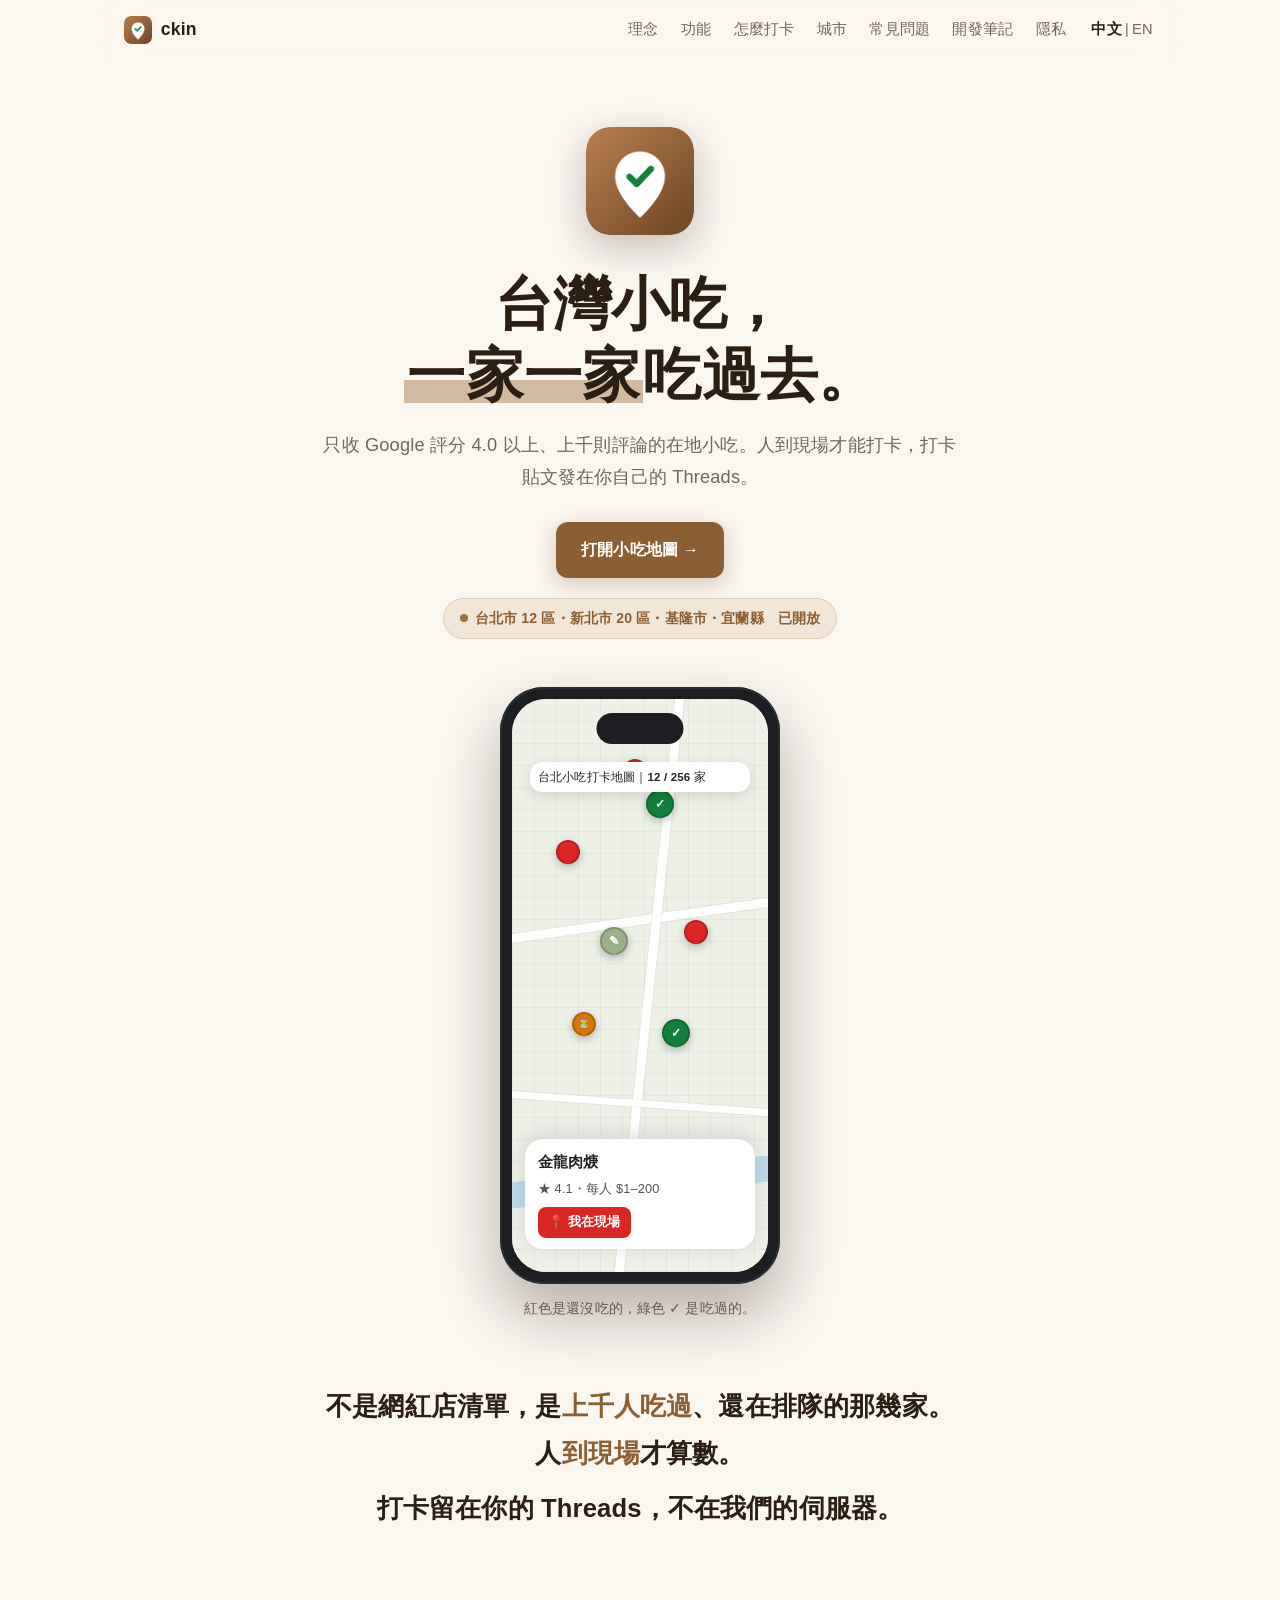
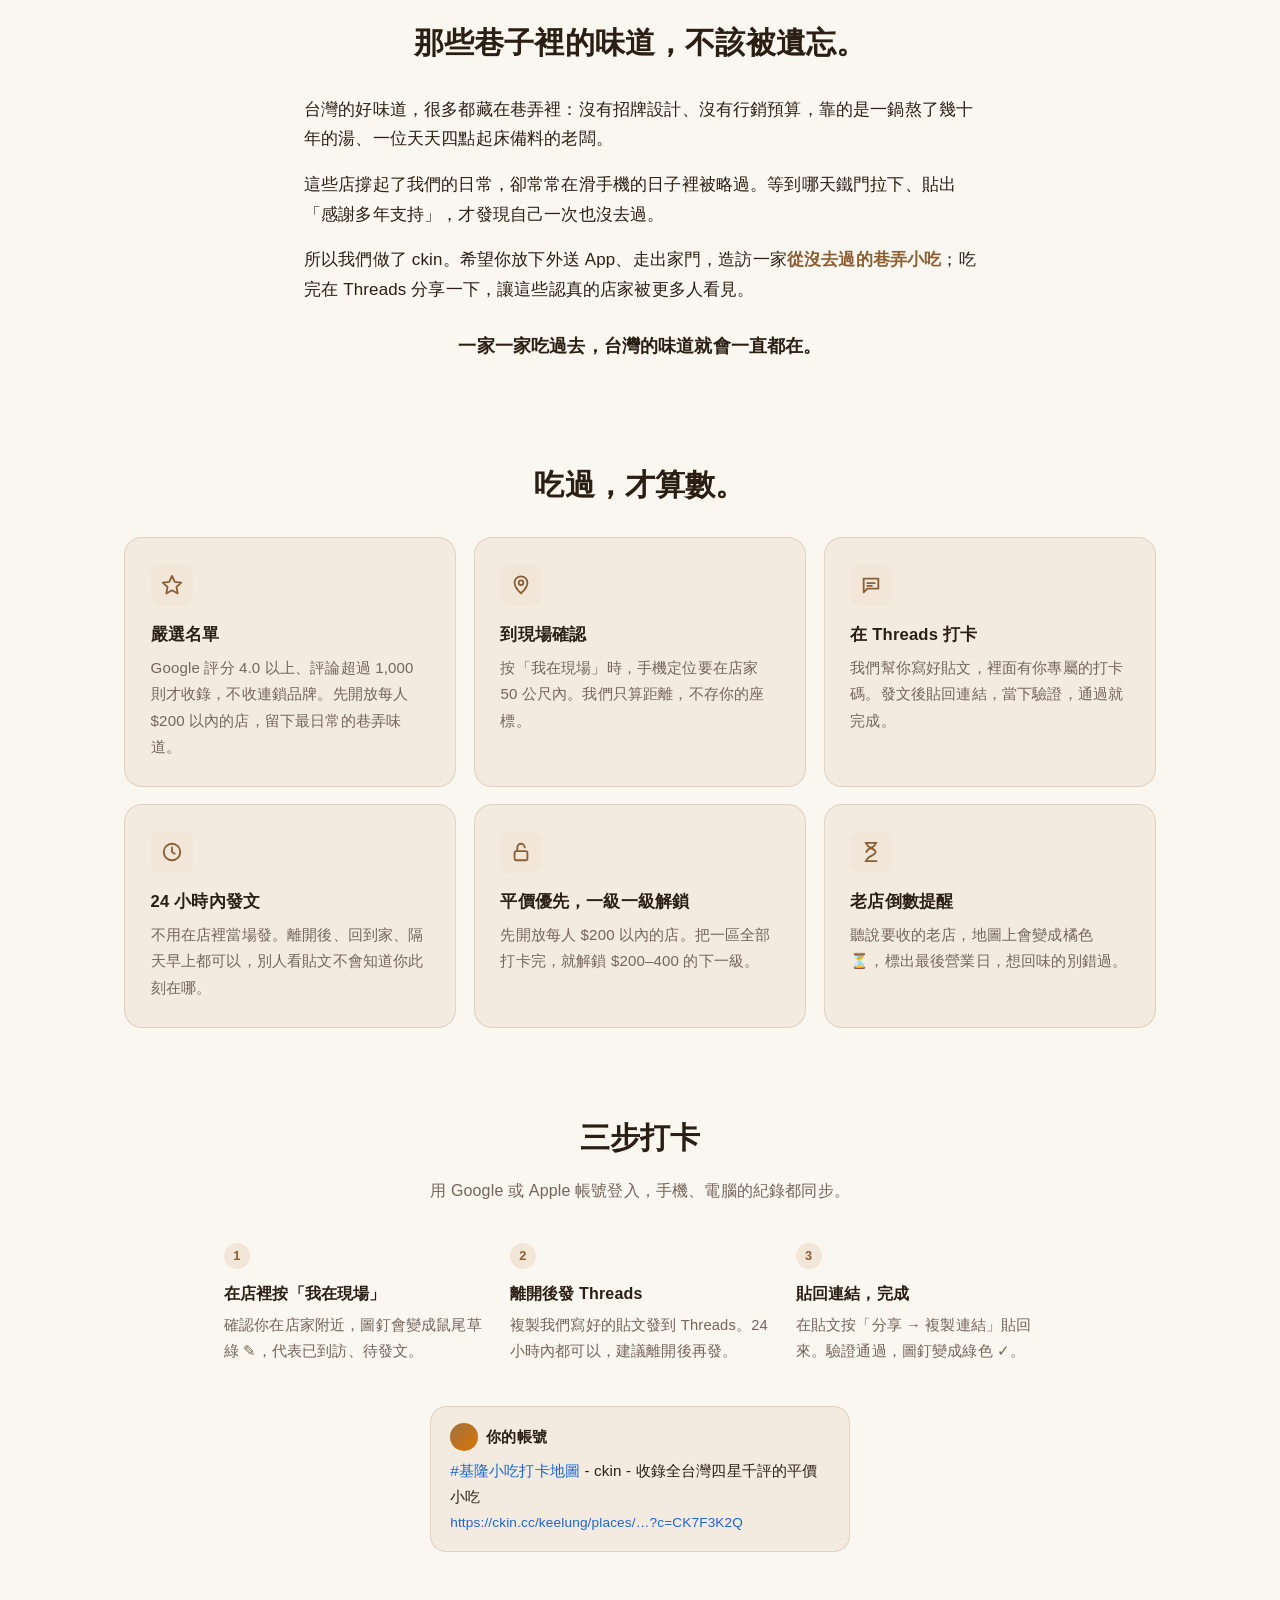
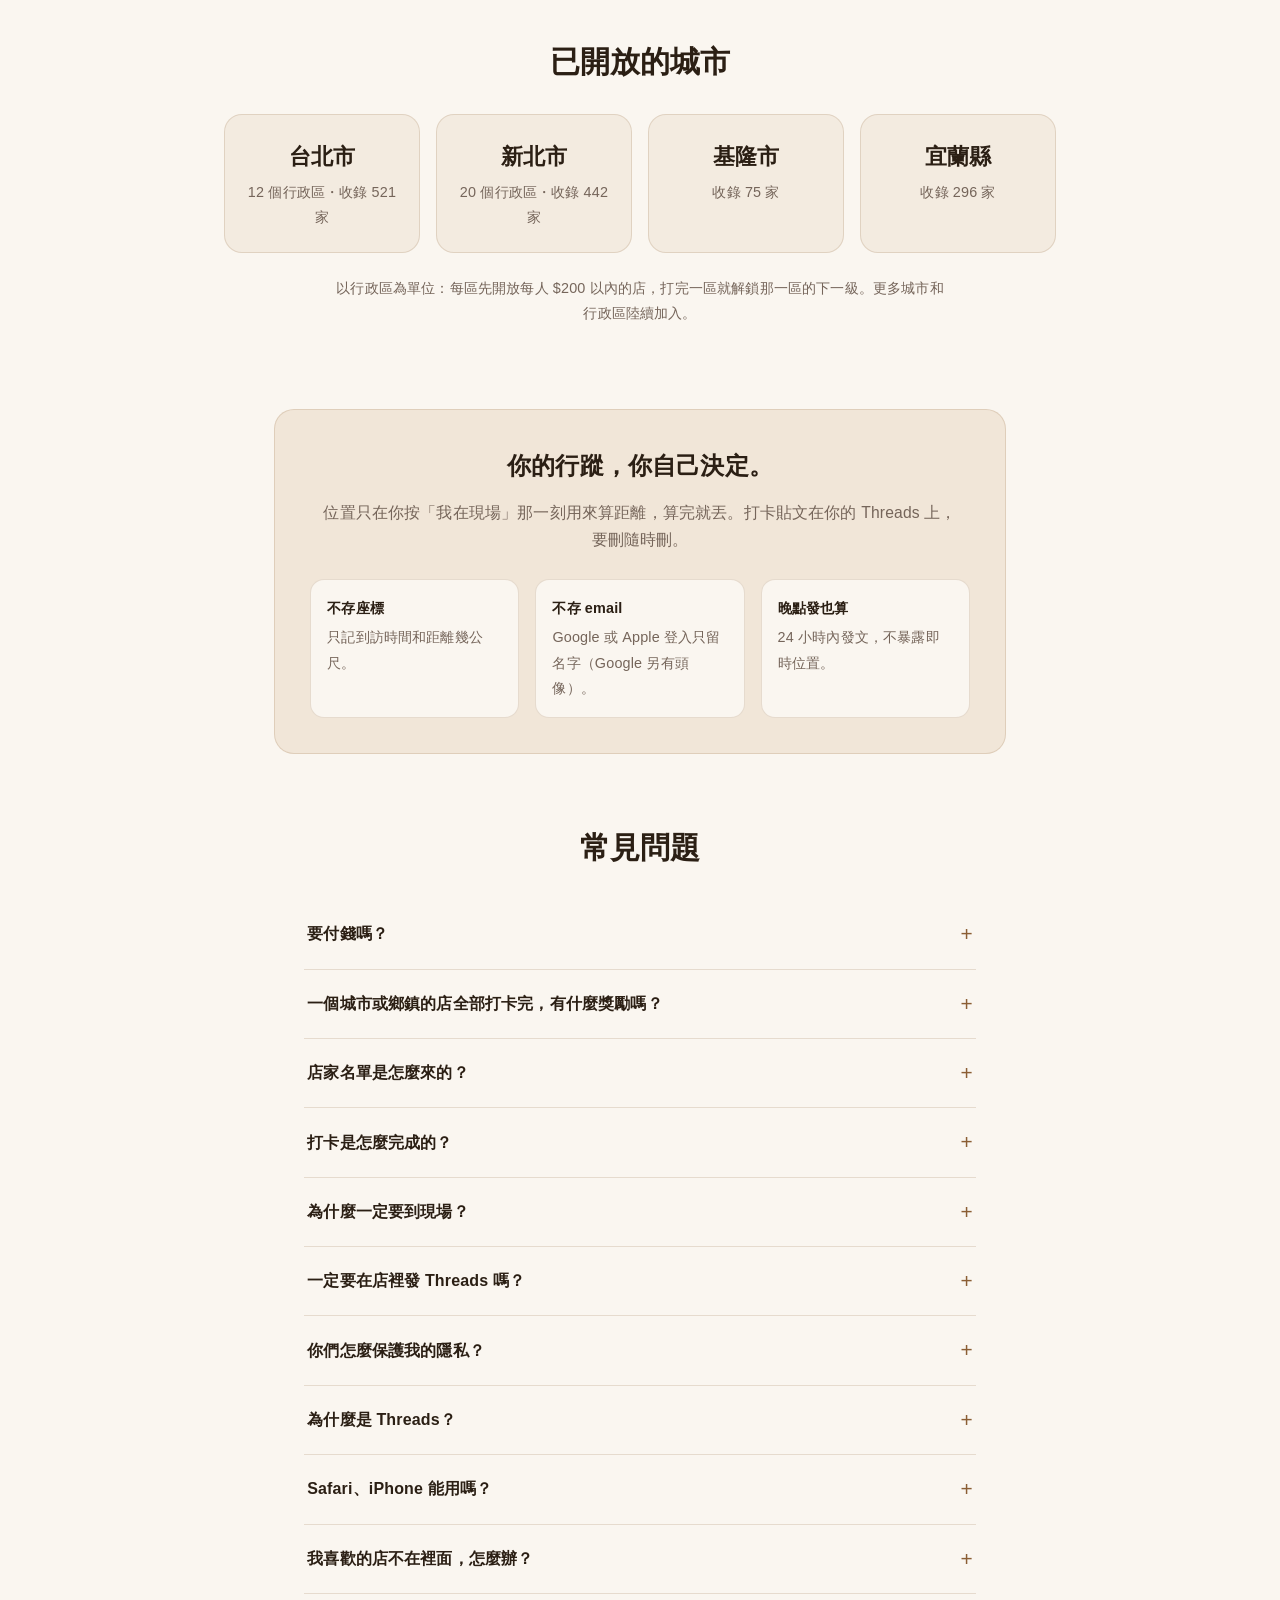
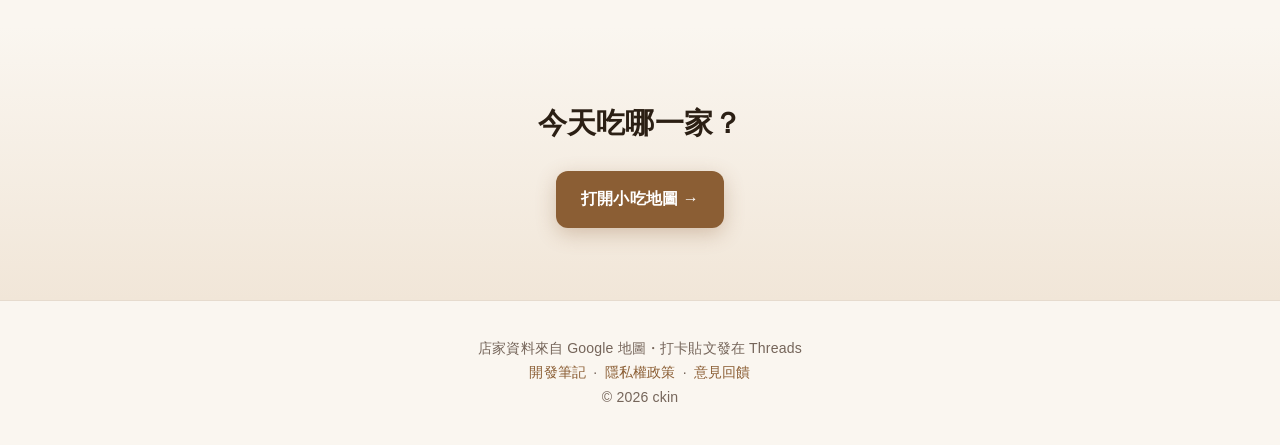
==== index.html @ 85f46db8 "Privacy: Sign in with Apple, account linking and in-app deletion" ====
<!DOCTYPE html>
<html lang="zh-Hant">
<head>
  <meta charset="utf-8">
  <meta name="viewport" content="width=device-width, initial-scale=1">
  <title>ckin — 台灣小吃，一家一家吃過去。</title>
  <meta name="description" content="讓巷弄裡的好店被更多人看見：上千人評過、4 星以上的在地小吃地圖。到現場確認、在 Threads 打卡，每人 $200 以內先開放，打完一區解鎖下一級。">
  <meta property="og:title" content="ckin — 台灣小吃，一家一家吃過去。">
  <meta property="og:description" content="上千人評過的在地小吃。到現場才算數，打卡留在你的 Threads。台北・板橋・蘆洲・基隆・宜蘭。">
  <meta property="og:image" content="https://www.ckin.cc/og.png">
  <meta property="og:url" content="https://www.ckin.cc/">
  <meta property="og:type" content="website">
  <meta property="og:image:width" content="1200">
  <meta property="og:image:height" content="630">
  <meta property="og:image:type" content="image/png">
  <meta property="og:image:alt" content="ckin — 台灣小吃，一家一家吃過去。到現場才算數，打卡留在你的 Threads。">
  <meta property="og:site_name" content="ckin">
  <meta property="og:locale" content="zh_TW">
  <meta name="twitter:card" content="summary_large_image">
  <meta name="twitter:image" content="https://www.ckin.cc/og.png">
  <link rel="alternate" hreflang="zh-Hant" href="https://www.ckin.cc/">
  <link rel="alternate" hreflang="en" href="https://www.ckin.cc/en/">
  <link rel="alternate" hreflang="x-default" href="https://www.ckin.cc/">
  <link rel="canonical" href="https://www.ckin.cc/">
  <link rel="icon" type="image/png" href="/favicon.png">
  <link rel="apple-touch-icon" href="/apple-touch-icon.png">
  <meta name="theme-color" content="#8B5E34">
  <link rel="stylesheet" href="/site.css">
</head>
<body>
  <nav>
    <a class="brand" href="/"><img src="/icon.png" alt="" width="28" height="28">ckin</a>
    <div class="links">
      <a href="#story">理念</a>
      <a href="#features">功能</a>
      <a href="#how">怎麼打卡</a>
      <a href="#cities">城市</a>
      <a href="#faq">常見問題</a>
      <a href="/zh/notes/">開發筆記</a>
      <a href="/privacy/">隱私</a>
      <span class="lang"><a class="active" href="/">中文</a>|<a href="/en/">EN</a></span>
    </div>
  </nav>

  <header class="hero">
    <img class="app-icon" src="/icon.png" alt="ckin" width="108" height="108">
    <h1>台灣小吃，<br><em>一家一家</em>吃過去。</h1>
    <p class="sub">只收 Google 評分 4.0 以上、上千則評論的在地小吃。人到現場才能打卡，打卡貼文發在你自己的 Threads。</p>
    <div class="hero-cta">
      <a class="cta" href="https://ckin.cc/taipei">打開小吃地圖 →</a>
    </div>
    <span class="badge">台北市 12 區・新北市 20 區・基隆市・宜蘭縣　已開放</span>

    <div class="phone" aria-hidden="true">
      <div class="screen">
        <div class="island"></div>
        <div class="map">
          <i class="road r1"></i><i class="road r2"></i><i class="road r3"></i><i class="river"></i>
          <span class="pin todo" style="left:22%;top:30%"></span>
          <span class="pin done" style="left:58%;top:22%">✓</span>
          <span class="pin visited" style="left:40%;top:46%">✎</span>
          <span class="pin todo" style="left:72%;top:44%"></span>
          <span class="pin closing" style="left:28%;top:60%">⏳</span>
          <span class="pin done" style="left:64%;top:62%">✓</span>
          <span class="pin todo" style="left:48%;top:16%"></span>
        </div>
        <div class="mapchip">台北小吃打卡地圖｜<b>12 / 256</b> 家</div>
        <div class="sheet">
          <b>金龍肉焿</b>
          <span>★ 4.1・每人 $1–200</span>
          <span class="go">📍 我在現場</span>
        </div>
      </div>
    </div>
    <p class="caption">紅色是還沒吃的，綠色 ✓ 是吃過的。</p>
  </header>

  <section class="stance" aria-label="我們的立場">
    <p>不是網紅店清單，是<em>上千人吃過</em>、還在排隊的那幾家。</p>
    <p>人<em>到現場</em>才算數。</p>
    <p class="last">打卡留在你的 Threads，不在我們的伺服器。</p>
  </section>

  <section class="story" id="story" aria-labelledby="story-title">
    <h2 id="story-title" class="section-title">那些巷子裡的味道，不該被遺忘。</h2>
    <p>台灣的好味道，很多都藏在巷弄裡：沒有招牌設計、沒有行銷預算，靠的是一鍋熬了幾十年的湯、一位天天四點起床備料的老闆。</p>
    <p>這些店撐起了我們的日常，卻常常在滑手機的日子裡被略過。等到哪天鐵門拉下、貼出「感謝多年支持」，才發現自己一次也沒去過。</p>
    <p>所以我們做了 ckin。希望你放下外送 App、走出家門，造訪一家<em>從沒去過的巷弄小吃</em>；吃完在 Threads 分享一下，讓這些認真的店家被更多人看見。</p>
    <p class="sign">一家一家吃過去，台灣的味道就會一直都在。</p>
  </section>

  <section class="features" id="features">
    <h2 class="section-title">吃過，才算數。</h2>
    <div class="features-grid">
      <div class="feature">
        <div class="icon"><svg viewBox="0 0 24 24"><path d="M12 2l3 6.5 7 .9-5.1 4.8 1.3 7-6.2-3.4-6.2 3.4 1.3-7L2 9.4l7-.9z"/></svg></div>
        <h3>嚴選名單</h3>
        <p>Google 評分 4.0 以上、評論超過 1,000 則才收錄，不收連鎖品牌。先開放每人 $200 以內的店，留下最日常的巷弄味道。</p>
      </div>
      <div class="feature">
        <div class="icon"><svg viewBox="0 0 24 24"><path d="M12 21s-7-6.2-7-11.5A7 7 0 0 1 19 9.5C19 14.8 12 21 12 21z"/><circle cx="12" cy="9.5" r="2.5"/></svg></div>
        <h3>到現場確認</h3>
        <p>按「我在現場」時，手機定位要在店家 50 公尺內。我們只算距離，不存你的座標。</p>
      </div>
      <div class="feature">
        <div class="icon"><svg viewBox="0 0 24 24"><path d="M4 5h16v11H8l-4 4z"/><path d="M8 10h8M8 13h5"/></svg></div>
        <h3>在 Threads 打卡</h3>
        <p>我們幫你寫好貼文，裡面有你專屬的打卡碼。發文後貼回連結，當下驗證，通過就完成。</p>
      </div>
      <div class="feature">
        <div class="icon"><svg viewBox="0 0 24 24"><circle cx="12" cy="12" r="9"/><path d="M12 7v5l3 2"/></svg></div>
        <h3>24 小時內發文</h3>
        <p>不用在店裡當場發。離開後、回到家、隔天早上都可以，別人看貼文不會知道你此刻在哪。</p>
      </div>
      <div class="feature">
        <div class="icon"><svg viewBox="0 0 24 24"><rect x="5" y="11" width="14" height="10" rx="2"/><path d="M8 11V7a4 4 0 0 1 8 0"/></svg></div>
        <h3>平價優先，一級一級解鎖</h3>
        <p>先開放每人 $200 以內的店。把一區全部打卡完，就解鎖 $200–400 的下一級。</p>
      </div>
      <div class="feature">
        <div class="icon"><svg viewBox="0 0 24 24"><path d="M6 2h12M6 22h12M7 2c0 6 10 6 10 10S7 16 7 22M17 2c0 6-10 6-10 10"/></svg></div>
        <h3>老店倒數提醒</h3>
        <p>聽說要收的老店，地圖上會變成橘色 ⏳，標出最後營業日，想回味的別錯過。</p>
      </div>
    </div>
  </section>

  <section class="how" id="how">
    <h2 class="section-title">三步打卡</h2>
    <p class="section-sub">用 Google 或 Apple 帳號登入，手機、電腦的紀錄都同步。</p>
    <div class="steps">
      <div class="step">
        <div class="num">1</div>
        <h3>在店裡按「我在現場」</h3>
        <p>確認你在店家附近，圖釘會變成鼠尾草綠 ✎，代表已到訪、待發文。</p>
      </div>
      <div class="step">
        <div class="num">2</div>
        <h3>離開後發 Threads</h3>
        <p>複製我們寫好的貼文發到 Threads。24 小時內都可以，建議離開後再發。</p>
      </div>
      <div class="step">
        <div class="num">3</div>
        <h3>貼回連結，完成</h3>
        <p>在貼文按「分享 → 複製連結」貼回來。驗證通過，圖釘變成綠色 ✓。</p>
      </div>
    </div>
    <div class="post-sample" aria-label="打卡貼文範例">
      <div class="post-head"><span class="avatar"></span><b>你的帳號</b></div>
      <p><span class="tag">#基隆小吃打卡地圖</span> - ckin - 收錄全台灣四星千評的平價小吃</p>
      <p class="link">https://ckin.cc/keelung/places/…?c=CK7F3K2Q</p>
    </div>
  </section>

  <section class="cities" id="cities">
    <h2 class="section-title">已開放的城市</h2>
    <div class="city-grid">
      <a class="city" href="https://ckin.cc/taipei"><b>台北市</b><span>12 個行政區・收錄 521 家</span></a>
      <a class="city" href="https://ckin.cc/newtaipei"><b>新北市</b><span>20 個行政區・收錄 442 家</span></a>
      <a class="city" href="https://ckin.cc/keelung"><b>基隆市</b><span>收錄 75 家</span></a>
      <a class="city" href="https://ckin.cc/yilan"><b>宜蘭縣</b><span>收錄 296 家</span></a>
    </div>
    <p class="plans-note">以行政區為單位：每區先開放每人 $200 以內的店，打完一區就解鎖那一區的下一級。更多城市和行政區陸續加入。</p>
  </section>

  <section class="privacy">
    <div class="privacy-card">
      <h2>你的行蹤，你自己決定。</h2>
      <p>位置只在你按「我在現場」那一刻用來算距離，算完就丟。打卡貼文在你的 Threads 上，要刪隨時刪。</p>
      <div class="pillars">
        <div class="pillar"><b>不存座標</b><span>只記到訪時間和距離幾公尺。</span></div>
        <div class="pillar"><b>不存 email</b><span>Google 或 Apple 登入只留名字（Google 另有頭像）。</span></div>
        <div class="pillar"><b>晚點發也算</b><span>24 小時內發文，不暴露即時位置。</span></div>
      </div>
    </div>
  </section>

  <section class="faq" id="faq">
    <h2 class="section-title">常見問題</h2>
    <details>
      <summary>要付錢嗎？</summary>
      <p>打卡功能完全免費。每區先開放每人 $200 以內的店，把那一區打卡完，就會自動解鎖下一個價位。</p>
    </details>
    <details>
      <summary>一個城市或鄉鎮的店全部打卡完，有什麼獎勵嗎？</summary>
      <p>有的。我們之後會推出成就系統和徽章，獎勵把一個城市或鄉鎮所有店家都打卡完成的你。現在打的每一次卡都會算進去。</p>
    </details>
    <details>
      <summary>店家名單是怎麼來的？</summary>
      <p>從 Google 地圖的公開資料挑出評分 4.0 以上、評論超過 1,000 則的店，排除市場、賣場和連鎖品牌，再依 Google 上的「每人價位」分級：先開放 $200 以內，其他打卡解鎖。評分、地址、價位每天更新。</p>
    </details>
    <details>
      <summary>打卡是怎麼完成的？</summary>
      <p>三個步驟：① 在店裡打開店家卡片，按「📍 我在現場」，確認你在店家附近；② 我們會產生一則打卡貼文，裡面有這家店的連結和你專屬的打卡碼（連結最後的 <code>?c=CK…</code>），複製後發到 Threads；③ 在貼文按「分享 → 複製連結」，貼回 ckin，我們讀取這則公開貼文，確認打卡碼正確，圖釘就變成綠色 ✓。打卡碼每個人、每家店都不一樣，所以別人的貼文拿來也不能用。</p>
    </details>
    <details>
      <summary>為什麼一定要到現場？</summary>
      <p>這張地圖的意義是「我真的吃過」。按「我在現場」時，手機定位要在店家 50 公尺內；在室內或巷子裡定位比較不準時，會依手機回報的誤差自動放寬，最多到 150 公尺。</p>
    </details>
    <details>
      <summary>一定要在店裡發 Threads 嗎？</summary>
      <p>不用。確認到訪後有 24 小時可以發文，我們也建議離開後再發，保護你的行蹤。超過 24 小時就要再去一次。</p>
    </details>
    <details>
      <summary>你們怎麼保護我的隱私？</summary>
      <p>位置只在你按「我在現場」那一刻傳上來算距離，算完不留，資料庫只記「何時到訪、距離幾公尺」。用 Google 或 Apple 登入，只留名字（Google 另有頭像），不存 email，也可以隨時在帳號選單刪除帳號。打卡貼文在你自己的 Threads 上，我們只讀那一則公開貼文，不需要你授權 Threads 帳號，要刪隨時刪。到訪後有 24 小時可以發文，所以貼文不會暴露你此刻在哪。詳細內容請看<a href="/privacy/">隱私權政策</a>。</p>
    </details>
    <details>
      <summary>為什麼是 Threads？</summary>
      <p>打卡紀錄放在你自己的帳號，朋友看得到、你隨時能刪。我們只讀那則公開貼文，確認有你的打卡碼，不需要你授權 Threads 帳號。</p>
    </details>
    <details>
      <summary>Safari、iPhone 能用嗎？</summary>
      <p>可以。iPhone 和 Safari 會用整頁跳轉的方式登入 Google；打卡時請允許 Safari 使用定位（設定 → 隱私權 → 定位服務 → Safari）。</p>
    </details>
    <details>
      <summary>我喜歡的店不在裡面，怎麼辦？</summary>
      <p>先看看是不是被鎖住了：每區先開放每人 $200 以內的店，價位高一點的要把那一區打卡完才會出現。如果還是找不到，通常是 Google 評論還不到 1,000 則，或評分低於 4.0。歡迎到 <a href="https://github.com/oablab/ckin-site/issues">GitHub Issues</a> 推薦給我們，附上 Google 地圖連結就好；我們之後也會考慮放寬評論門檻，讓更多巷口小店上榜。想要新城市、或發現已經歇業的店，也一樣在那裡告訴我們。</p>
    </details>
  </section>

  <section class="bottom-cta">
    <h2>今天吃哪一家？</h2>
    <a class="cta" href="https://ckin.cc/taipei">打開小吃地圖 →</a>
  </section>

  <footer>
    <div>店家資料來自 Google 地圖・打卡貼文發在 Threads</div>
    <div><a href="/zh/notes/">開發筆記</a> · <a href="/privacy/">隱私權政策</a> · <a href="https://github.com/oablab/ckin-site/issues">意見回饋</a></div>
    <div>© 2026 ckin</div>
  </footer>
</body>
</html>
---- site.css ----
/* ckin — shared site styles. Layout conventions follow odimeet.app / foldic.app. */
:root {
  --accent: #A0703F;        /* 茶湯棕 */
  --accent-deep: #8B5E34;
  --accent-tint: #F1E6D8;
  --ink: #2B1F14;
  --muted: #75655A;
  --bg: #FAF6F0;
  --card: #F3EBE0;
  --border: rgba(139, 94, 52, 0.18);
  --shadow: 0 24px 80px rgba(43, 31, 20, 0.16);
  --done: #15803d; --todo: #dc2626; --visited: #9caf88; --closing: #d97706;
}
@media (prefers-color-scheme: dark) {
  :root {
    --accent: #C9955F;
    --accent-deep: #DDB07E;
    --accent-tint: #33271B;
    --ink: #F1EAE1;
    --muted: #B3A392;
    --bg: #151110;
    --card: #1F1915;
    --border: rgba(201, 149, 95, 0.22);
    --shadow: 0 24px 80px rgba(0, 0, 0, 0.55);
  }
}
* { box-sizing: border-box; margin: 0; padding: 0; }
html { scroll-behavior: smooth; }
body {
  font-family: "PingFang TC", "SF Pro TC", -apple-system, BlinkMacSystemFont, "Noto Sans TC", "Heiti TC", "Microsoft JhengHei", sans-serif;
  color: var(--ink); background: var(--bg); line-height: 1.75; letter-spacing: 0.01em; -webkit-font-smoothing: antialiased;
}
html[lang="en"] body { font-family: -apple-system, BlinkMacSystemFont, "SF Pro Text", "Segoe UI", Roboto, sans-serif; line-height: 1.65; letter-spacing: 0; }
a:focus-visible, summary:focus-visible { outline: 3px solid var(--accent); outline-offset: 3px; border-radius: 6px; }

nav {
  position: sticky; top: 0; z-index: 10;
  display: flex; align-items: center; justify-content: space-between;
  max-width: 1080px; margin: 0 auto; padding: 0.9rem 1.5rem;
  backdrop-filter: saturate(180%) blur(16px); background: color-mix(in srgb, var(--bg) 78%, transparent);
}
nav .brand { display: flex; align-items: center; gap: 0.55rem; font-weight: 800; font-size: 1.1rem; text-decoration: none; color: var(--ink); }
nav .brand img { width: 28px; height: 28px; border-radius: 7px; }
nav .links { display: flex; align-items: center; flex-wrap: wrap; }
nav .links a { color: var(--muted); text-decoration: none; margin-left: 1.4rem; font-size: 0.92rem; }
nav .links a:hover { color: var(--accent-deep); }
nav .lang { margin-left: 1.4rem; font-size: 0.9rem; color: var(--muted); }
nav .lang a { margin: 0 0.15rem; }
nav .lang a.active { color: var(--ink); font-weight: 700; }
/* Mobile: brand on top, links in one horizontally scrollable row (keeps the sticky nav short). */
@media (max-width: 720px) {
  nav { flex-direction: column; align-items: stretch; gap: 0.3rem; padding: 0.55rem 1rem 0.45rem; }
  nav .brand { justify-content: center; }
  nav .links { flex-wrap: nowrap; overflow-x: auto; gap: 1.1rem; justify-content: flex-start; scrollbar-width: none;
    -webkit-overflow-scrolling: touch; mask-image: linear-gradient(90deg, #000 88%, transparent); padding-bottom: 2px; }
  nav .links::-webkit-scrollbar { display: none; }
  nav .links a, nav .lang { margin-left: 0; font-size: 0.86rem; white-space: nowrap; flex: 0 0 auto; }
  @media (min-width: 420px) { nav .links { justify-content: center; mask-image: none; } }
}

.hero { max-width: 1080px; margin: 0 auto; padding: 4.2rem 1.5rem 0; text-align: center; }
.hero .app-icon { width: 108px; height: 108px; border-radius: 24px; box-shadow: 0 12px 36px rgba(43, 29, 20, 0.25); margin-bottom: 1.6rem; }
.hero h1 { font-size: clamp(2.3rem, 7vw, 3.6rem); line-height: 1.22; font-weight: 900; max-width: 860px; margin: 0 auto; text-wrap: balance; }
html[lang="en"] .hero h1 { font-family: "New York", Georgia, "Times New Roman", serif; font-weight: 700; letter-spacing: -0.02em; }
.hero h1 em {
  font-style: normal; padding: 0 0.06em;
  background: linear-gradient(transparent 58%, color-mix(in srgb, var(--accent) 45%, transparent) 58%, color-mix(in srgb, var(--accent) 45%, transparent) 94%, transparent 94%);
}
.hero p.sub { color: var(--muted); font-size: 1.14rem; max-width: 640px; margin: 1.2rem auto 0; }
.hero-cta { margin-top: 1.8rem; }
.badge {
  display: inline-flex; align-items: center; gap: 0.45rem; margin-top: 1.2rem;
  font-size: 0.88rem; font-weight: 600; color: var(--accent-deep);
  background: var(--accent-tint); border: 1px solid var(--border); padding: 0.45rem 1rem; border-radius: 999px;
}
.badge::before { content: ""; width: 8px; height: 8px; border-radius: 50%; background: var(--accent); animation: pulse 2.4s ease-in-out infinite; }
@keyframes pulse { 0%, 100% { opacity: 1; } 50% { opacity: 0.35; } }
.hero .caption { color: var(--muted); font-size: 0.86rem; margin-top: 0.8rem; }

/* Live hero: a phone showing the snack map */
.phone {
  position: relative; margin: 3rem auto 0; width: min(280px, 70vw); aspect-ratio: 9 / 19.2;
  border-radius: 44px; background: #1c1e22; padding: 12px;
  box-shadow: 0 30px 60px rgba(43, 29, 20, 0.32), inset 0 0 0 2px #2a2d33;
}
.phone .screen { position: relative; width: 100%; height: 100%; border-radius: 34px; overflow: hidden; background: #EEF1E8; }
.phone .island { position: absolute; z-index: 3; top: 14px; left: 50%; transform: translateX(-50%); width: 34%; height: 5.5%; border-radius: 999px; background: #1c1e22; }
.phone .map { position: absolute; inset: 0; background:
  linear-gradient(90deg, rgba(0,0,0,.04) 1px, transparent 1px) 0 0 / 22px 22px,
  linear-gradient(rgba(0,0,0,.04) 1px, transparent 1px) 0 0 / 22px 22px, #EEF1E8; }
.phone .road { position: absolute; background: #fff; border-radius: 6px; box-shadow: 0 0 0 1px rgba(0,0,0,.05); }
.phone .r1 { left: -5%; right: -5%; top: 38%; height: 9px; transform: rotate(-8deg); }
.phone .r2 { top: -5%; bottom: -5%; left: 52%; width: 9px; transform: rotate(6deg); }
.phone .r3 { left: -5%; right: -5%; top: 70%; height: 7px; transform: rotate(4deg); }
.phone .river { position: absolute; left: -10%; right: -10%; top: 82%; height: 26px; background: #BFD9EA; transform: rotate(-6deg); }
/* Map pins: round head + tail, glyph stays upright */
.pin {
  --c: var(--todo); position: absolute; width: 24px; height: 24px; margin: -31px 0 0 -12px;
  border-radius: 50%; background: var(--c); border: 2px solid rgba(0,0,0,.18);
  display: flex; align-items: center; justify-content: center;
  color: #fff; font-size: 12px; font-weight: 800; line-height: 1; box-shadow: 0 3px 8px rgba(0,0,0,.25);
}
.pin::after { content: ""; position: absolute; left: 50%; bottom: -9px; translate: -50% 0; border: 6px solid transparent; border-top: 8px solid var(--c); }
.pin.done { --c: var(--done); width: 28px; height: 28px; margin: -35px 0 0 -14px; }
.pin.visited { --c: var(--visited); width: 28px; height: 28px; margin: -35px 0 0 -14px; animation: bob 2.2s ease-in-out infinite; }
.pin.closing { --c: var(--closing); font-size: 11px; }
@keyframes bob { 0%, 100% { translate: 0 0; } 50% { translate: 0 -5px; } }
@media (prefers-reduced-motion: reduce) { .pin.visited, .badge::before { animation: none; } }
.phone .mapchip {
  position: absolute; z-index: 2; top: 11%; left: 7%; right: 7%; background: #fff; color: #222;
  border-radius: 12px; padding: 0.45em 0.7em; font-size: clamp(0.58rem, 2.4vw, 0.72rem); text-align: left;
  box-shadow: 0 4px 14px rgba(0,0,0,.12);
}
.phone .sheet {
  position: absolute; z-index: 2; left: 5%; right: 5%; bottom: 4%; background: #fff; color: #222;
  border-radius: 18px; padding: 0.9em 1em; text-align: left; display: flex; flex-direction: column; gap: 0.15em;
  font-size: clamp(0.62rem, 2.6vw, 0.8rem); box-shadow: 0 -4px 20px rgba(0,0,0,.12);
}
.phone .sheet b { font-size: 1.15em; }
.phone .sheet span { color: #555; }
.phone .sheet .go { margin-top: 0.4em; align-self: flex-start; background: var(--todo); color: #fff; border-radius: 8px; padding: 0.3em 0.8em; font-weight: 700; }

section.stance { max-width: 820px; margin: 0 auto; padding: 3.6rem 1.5rem 0.4rem; text-align: center; }
.stance p { font-size: clamp(1.15rem, 3.2vw, 1.6rem); line-height: 1.5; font-weight: 700; margin: 0.55rem 0; }
.stance p em { font-style: normal; color: var(--accent-deep); }
.stance p.last { font-weight: 900; margin-top: 1rem; }

section.story { max-width: 720px; margin: 0 auto; padding: 4.6rem 1.5rem 0.4rem; }
.story p { font-size: 1.06rem; margin: 0 0 1rem; }
.story p em { font-style: normal; font-weight: 700; color: var(--accent-deep); }
.story p.sign { font-weight: 900; font-size: 1.15rem; text-align: center; margin-top: 1.6rem; }
h2.section-title { font-size: 1.9rem; font-weight: 900; margin-bottom: 1.6rem; text-align: center; text-wrap: balance; }
html[lang="en"] h2.section-title { font-family: "New York", Georgia, serif; font-weight: 700; letter-spacing: -0.02em; }
section.features { max-width: 1080px; margin: 0 auto; padding: 4.6rem 1.5rem 1rem; }
.features-grid { display: grid; grid-template-columns: repeat(auto-fit, minmax(280px, 1fr)); gap: 1.1rem; }
.feature { background: var(--card); border: 1px solid var(--border); border-radius: 18px; padding: 1.6rem; }
.feature .icon { width: 42px; height: 42px; border-radius: 11px; background: var(--accent-tint); display: flex; align-items: center; justify-content: center; margin-bottom: 0.9rem; }
.feature .icon svg { width: 22px; height: 22px; stroke: var(--accent-deep); fill: none; stroke-width: 2; stroke-linecap: round; stroke-linejoin: round; }
.feature h3 { font-size: 1.04rem; margin-bottom: 0.35rem; }
.feature p { font-size: 0.94rem; color: var(--muted); }

section.how { max-width: 880px; margin: 0 auto; padding: 4.2rem 1.5rem 1rem; text-align: center; }
p.section-sub { color: var(--muted); max-width: 560px; margin: -0.8rem auto 2.4rem; }
.steps { display: grid; grid-template-columns: repeat(auto-fit, minmax(200px, 1fr)); gap: 1.6rem; text-align: left; }
.step .num { font-size: 0.8rem; font-weight: 700; color: var(--accent-deep); background: var(--accent-tint); border-radius: 999px; width: 26px; height: 26px; display: flex; align-items: center; justify-content: center; margin-bottom: 0.7rem; }
.step h3 { font-size: 1rem; margin-bottom: 0.3rem; }
.step p { font-size: 0.92rem; color: var(--muted); }
.post-sample {
  max-width: 420px; margin: 2.6rem auto 0; text-align: left; background: var(--card); border: 1px solid var(--border);
  border-radius: 16px; padding: 1rem 1.2rem; font-size: 0.95rem;
}
.post-head { display: flex; align-items: center; gap: 0.5rem; margin-bottom: 0.4rem; }
.post-head .avatar { width: 28px; height: 28px; border-radius: 50%; background: linear-gradient(135deg, var(--accent), var(--closing)); }
.post-sample .tag { color: #1d64d8; }
.post-sample .link { color: #1d64d8; word-break: break-all; font-size: 0.85rem; }

section.cities { max-width: 880px; margin: 0 auto; padding: 4.2rem 1.5rem 1rem; text-align: center; }
.city-grid { display: grid; grid-template-columns: repeat(auto-fit, minmax(170px, 1fr)); gap: 1rem; }
.city { display: flex; flex-direction: column; gap: 0.2rem; text-decoration: none; color: var(--ink);
  background: var(--card); border: 1px solid var(--border); border-radius: 18px; padding: 1.4rem 1rem; transition: transform .15s, border-color .15s; }
.city:hover { transform: translateY(-3px); border-color: var(--accent); }
.city b { font-size: 1.4rem; font-weight: 900; }
.city span { color: var(--muted); font-size: 0.9rem; }
.plans-note { color: var(--muted); font-size: 0.9rem; max-width: 620px; margin: 1.4rem auto 0; }

section.privacy { max-width: 780px; margin: 4.2rem auto 0; padding: 0 1.5rem; }
.privacy-card { background: var(--accent-tint); border: 1px solid var(--border); border-radius: 20px; padding: 2.2rem; text-align: center; }
.privacy-card h2 { font-size: 1.5rem; font-weight: 900; margin-bottom: 0.7rem; }
.privacy-card p { color: var(--muted); font-size: 0.98rem; max-width: 640px; margin: 0 auto; }
.pillars { display: grid; grid-template-columns: repeat(auto-fit, minmax(180px, 1fr)); gap: 1rem; margin-top: 1.6rem; text-align: left; }
.pillar { background: var(--bg); border: 1px solid var(--border); border-radius: 14px; padding: 1rem; font-size: 0.9rem; }
.pillar b { display: block; margin-bottom: 0.25rem; }
.pillar span { color: var(--muted); }

section.faq { max-width: 720px; margin: 0 auto; padding: 4.2rem 1.5rem 2rem; }
.faq details { border-bottom: 1px solid var(--border); padding: 1rem 0.2rem; }
.faq summary { cursor: pointer; font-weight: 700; font-size: 1rem; list-style: none; display: flex; justify-content: space-between; align-items: center; gap: 0.6rem; }
.faq summary::-webkit-details-marker { display: none; }
.faq summary::after { content: "+"; color: var(--accent-deep); font-size: 1.3rem; font-weight: 400; flex-shrink: 0; }
.faq details[open] summary::after { content: "–"; }
.faq details p { color: var(--muted); font-size: 0.95rem; padding-top: 0.6rem; }
.faq details p a, .prose a { color: var(--accent-deep); font-weight: 600; text-decoration: underline; text-underline-offset: 2px; }

.bottom-cta { text-align: center; padding: 4.5rem 1.5rem; background: linear-gradient(180deg, transparent, var(--accent-tint)); }
.bottom-cta h2 { font-size: 1.8rem; font-weight: 900; margin-bottom: 1.4rem; }
.cta {
  display: inline-flex; align-items: center; gap: 0.5rem; background: var(--accent-deep); color: #fff; border-radius: 12px;
  padding: 0.9rem 1.6rem; font-weight: 700; font-size: 1rem; text-decoration: none; box-shadow: 0 6px 20px rgba(139, 94, 52, 0.3);
}
.cta:hover { background: var(--accent); }
@media (prefers-color-scheme: dark) { .cta { color: #151110; } }

footer { border-top: 1px solid var(--border); padding: 2.2rem 1.5rem; text-align: center; color: var(--muted); font-size: 0.88rem; }
footer a, nav .lang a { color: var(--accent-deep); text-decoration: none; margin: 0 0.2rem; }
nav .lang a { color: var(--muted); }

/* Privacy / long-form pages */
.prose { max-width: 720px; margin: 0 auto; padding: 3rem 1.5rem 4rem; }
.prose h1 { font-size: 2rem; font-weight: 900; margin-bottom: 0.4rem; }
.prose .updated { color: var(--muted); font-size: 0.9rem; margin-bottom: 2rem; }
.prose h2 { font-size: 1.2rem; margin: 2rem 0 0.5rem; }
.prose p, .prose li { color: var(--ink); font-size: 0.98rem; margin: 0.5rem 0; }
.prose ul { padding-left: 1.3rem; }

/* Dev notes (/zh/notes/) */
main.notes { max-width: 720px; margin: 0 auto; padding: 3rem 1.5rem 4rem; }
main.notes > h1 { font-size: 2rem; font-weight: 900; }
main.notes .intro { color: var(--muted); margin-top: 0.5rem; }
.note-list { list-style: none; margin-top: 2rem; padding: 0; }
.note-list li { border-top: 1px solid var(--border); padding: 1.4rem 0; }
.note-list a { text-decoration: none; color: var(--ink); display: block; }
.note-list .t { font-size: 1.35rem; font-weight: 800; line-height: 1.4; }
.note-list a:hover .t { color: var(--accent-deep); }
.note-list .d { color: var(--muted); font-size: 0.9rem; margin-top: 0.25rem; }
.note-list .s { color: var(--muted); margin-top: 0.45rem; font-size: 0.98rem; }
.backlink { display: inline-block; margin-bottom: 1.6rem; color: var(--muted); text-decoration: none; font-size: 0.92rem; }
.backlink:hover { color: var(--accent-deep); }
main.notes h1.title { font-size: clamp(1.7rem, 5vw, 2.2rem); font-weight: 900; line-height: 1.3; text-wrap: balance; }
main.notes .meta { color: var(--muted); font-size: 0.92rem; margin: 0.5rem 0 1.6rem; }
main.notes .lead { font-size: 1.12rem; font-weight: 700; color: var(--muted); margin: 0.9rem 0 0.3rem; }
article h2 { font-size: 1.4rem; font-weight: 800; margin: 2.4rem 0 0.8rem; }
article p { margin: 1rem 0; font-size: 1.02rem; }
article ul { margin: 1rem 0; padding-left: 1.3rem; }
article li { margin: 0.45rem 0; }
article a { color: var(--accent-deep); text-decoration: underline; text-decoration-color: var(--border); text-underline-offset: 3px; }
article a:hover { text-decoration-color: var(--accent-deep); }
article strong { font-weight: 800; }
article .quote { border-left: 4px solid var(--accent); background: var(--card); border-radius: 0 12px 12px 0; padding: 0.9rem 1.1rem; margin: 1.4rem 0; color: var(--muted); }
article .quote p { margin: 0.3rem 0; font-size: 0.98rem; }
article .pull { font-size: 1.25rem; font-weight: 800; text-align: center; margin: 2rem 0; color: var(--accent-deep); text-wrap: balance; }
article .note-cta { text-align: center; margin: 2.6rem 0 1rem; }
article figure { margin: 0 0 1.8rem; }
article figure.hero-photo { margin: 0.4rem 0 2rem; }
article figure img { width: 100%; height: auto; border-radius: 14px; border: 1px solid var(--border); display: block; }
article figcaption { color: var(--muted); font-size: 0.88rem; margin-top: 0.6rem; text-align: center; }
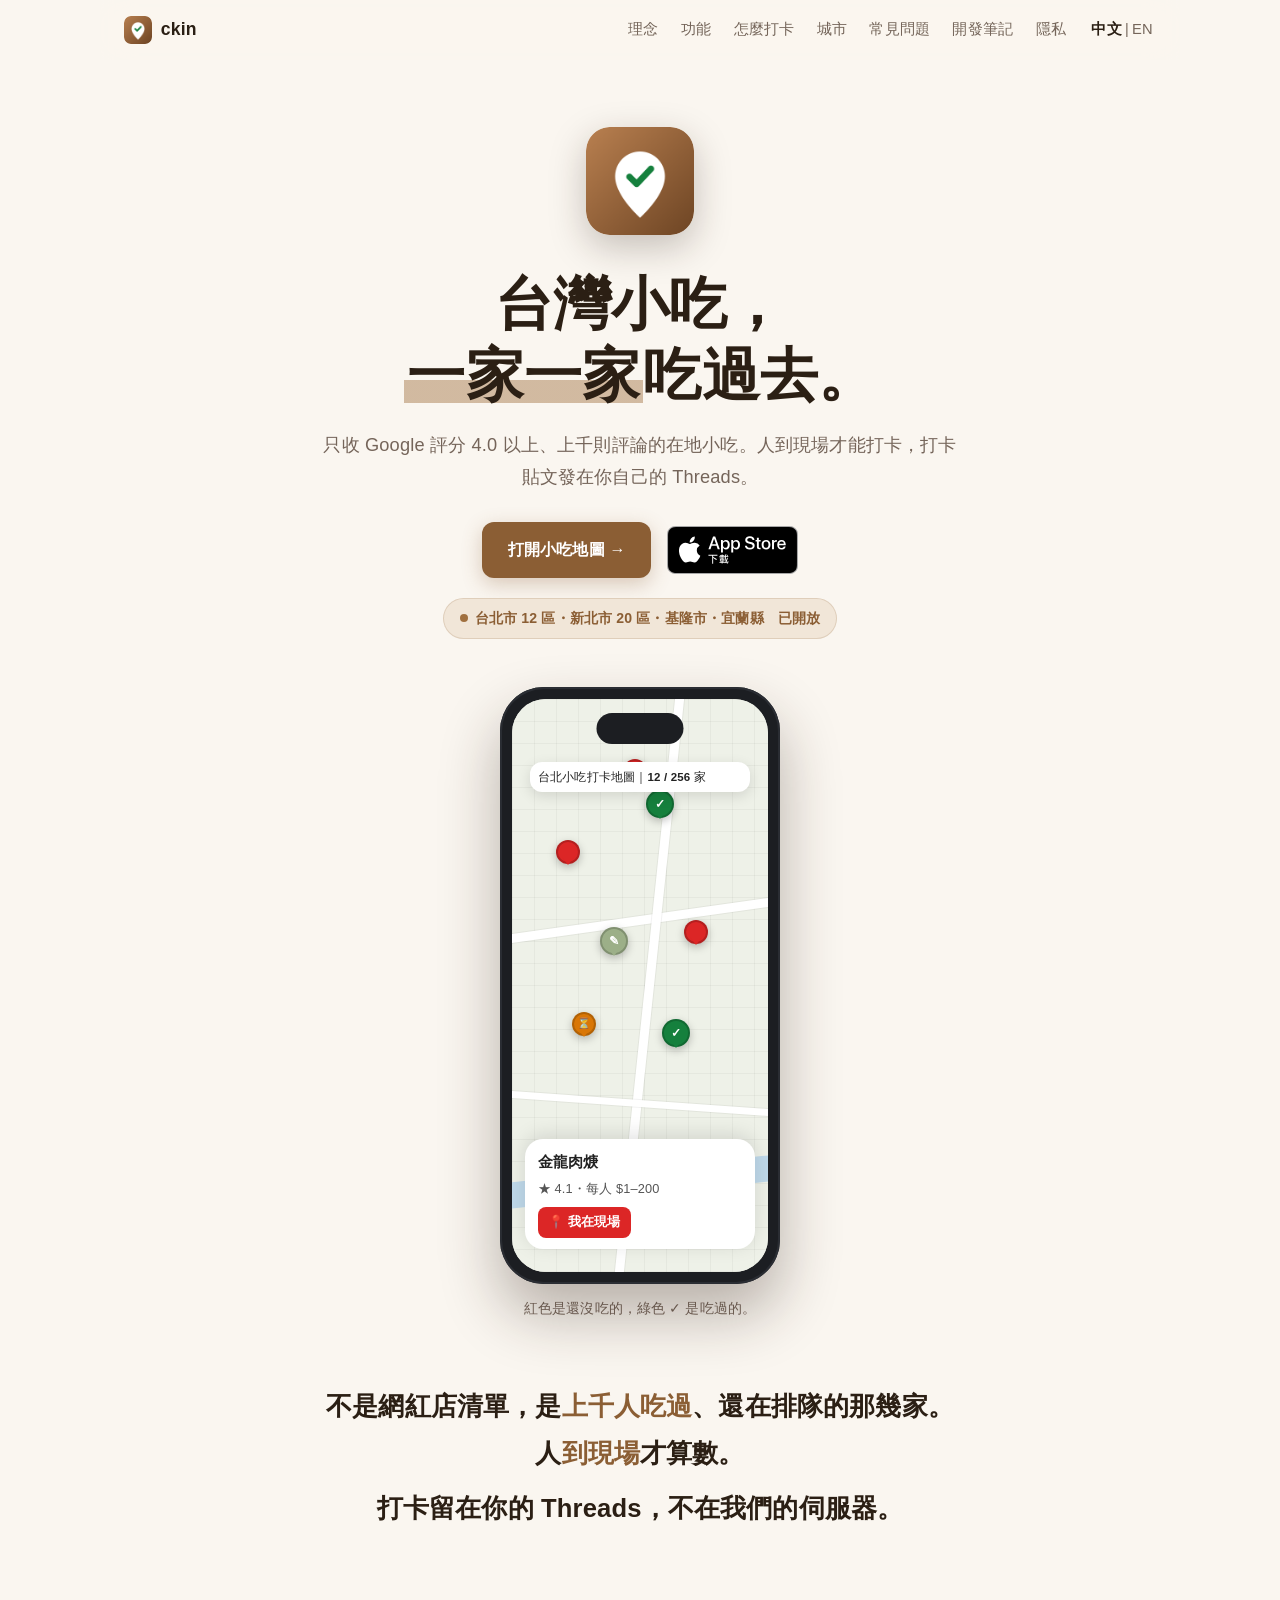
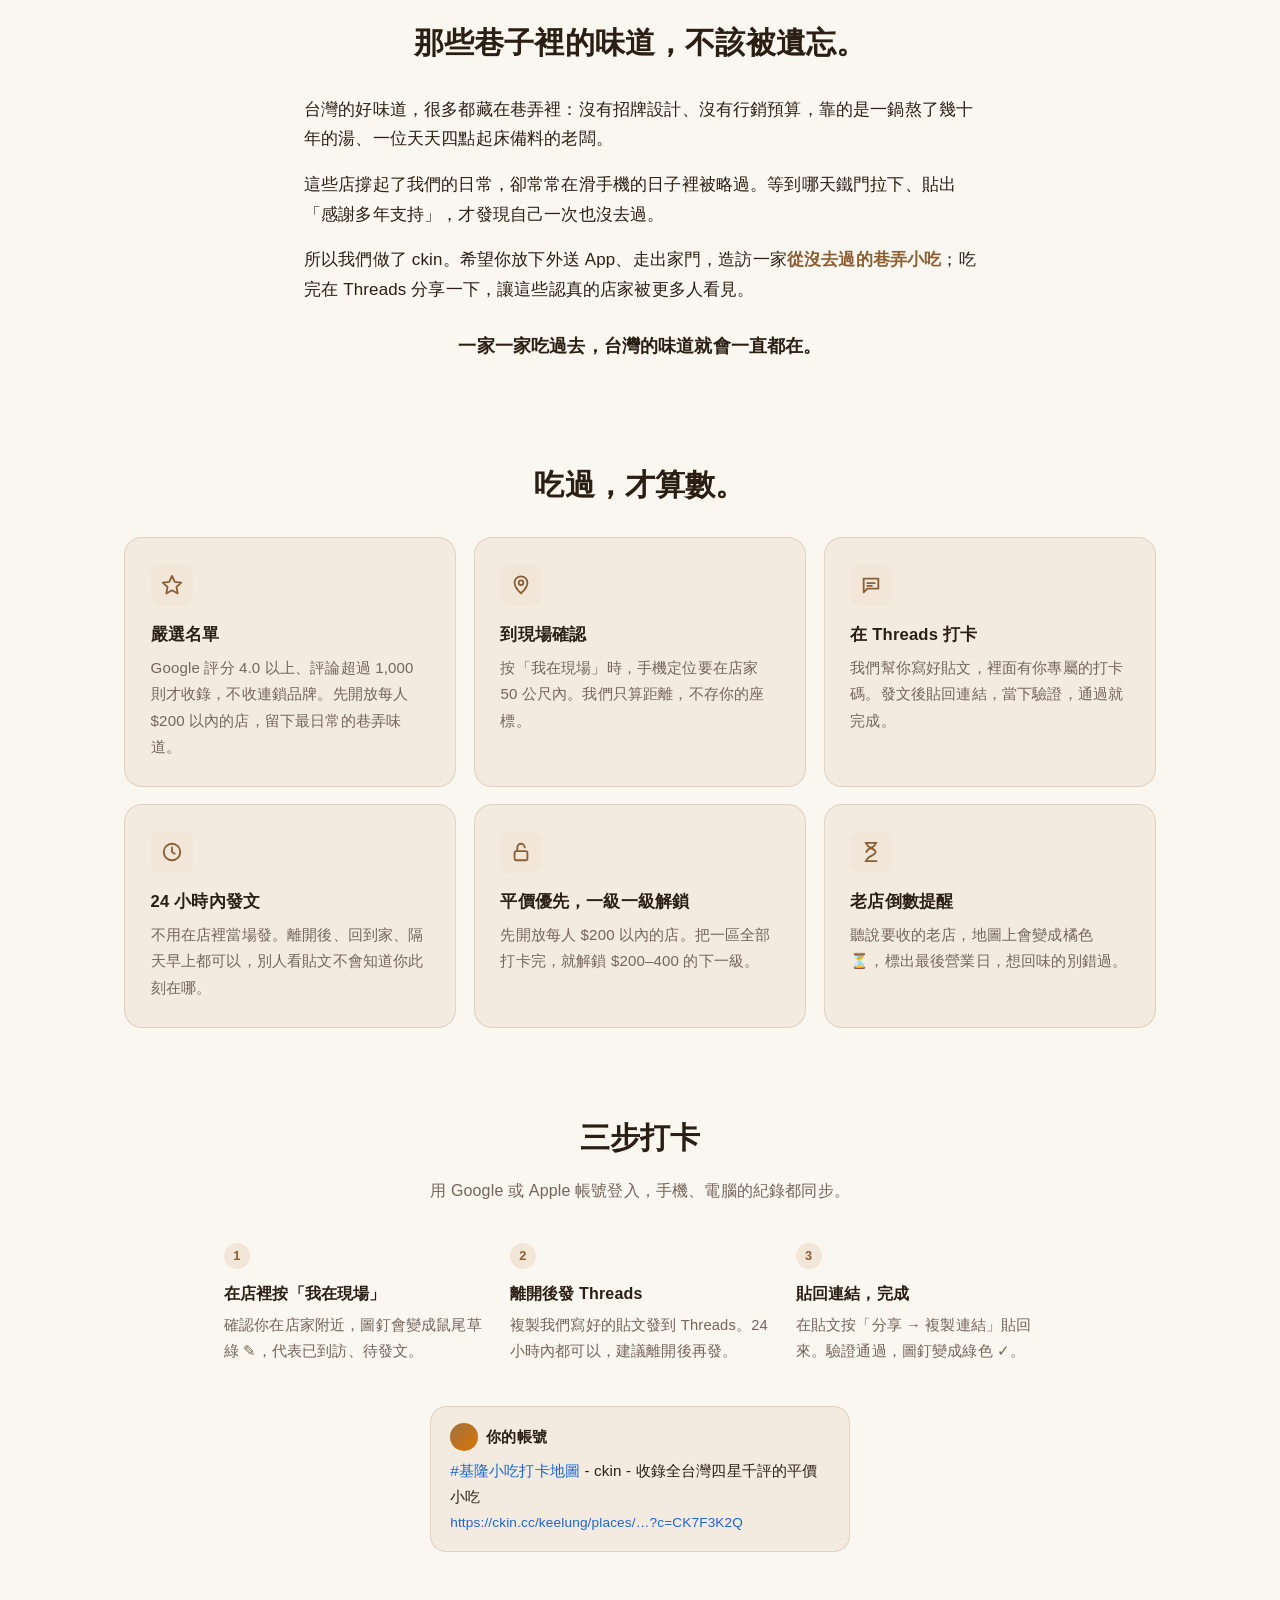
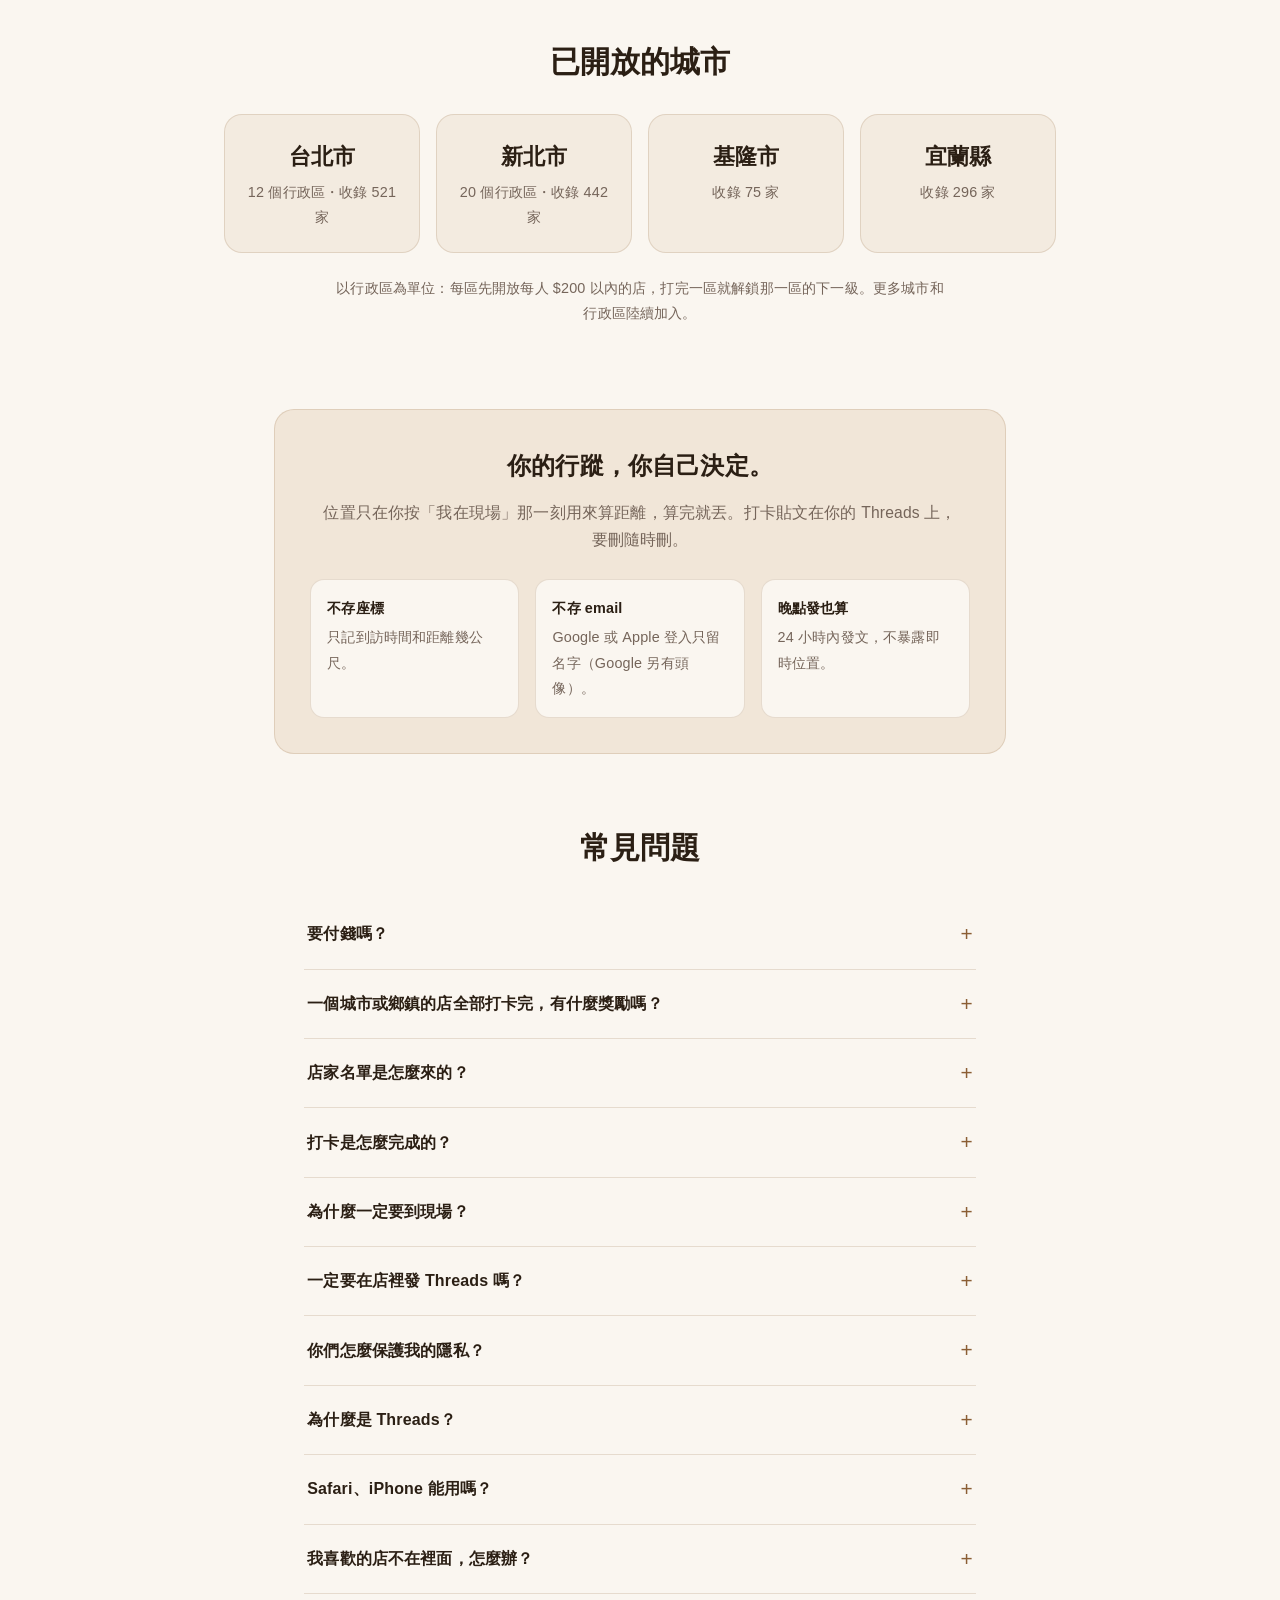
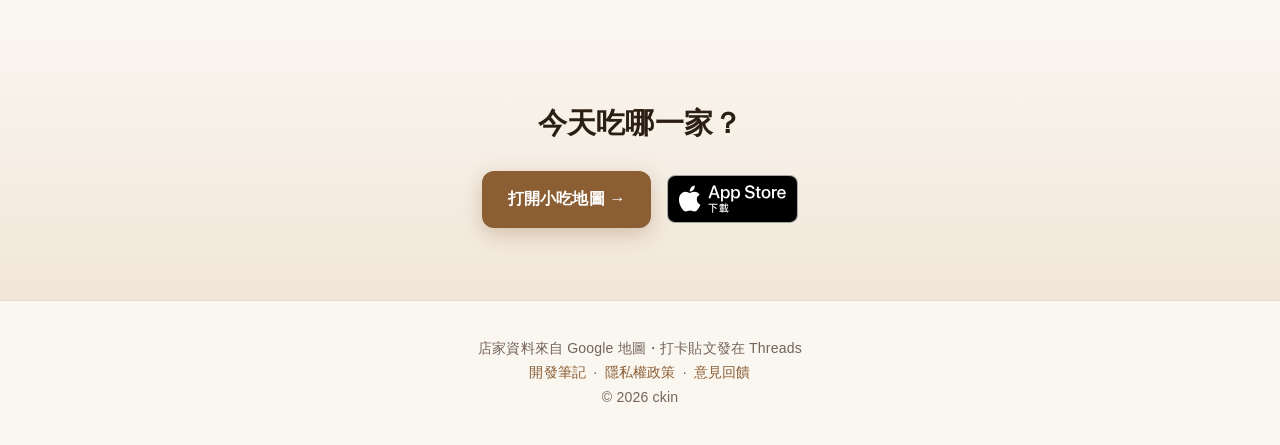
==== commit 55bcf599: "App Store badge: download link for the ckin iOS app Add Apple's official "Download on the App Store"" ====
--- a/index.html
+++ b/index.html
@@ -25,6 +25,7 @@
   <link rel="icon" type="image/png" href="/favicon.png">
   <link rel="apple-touch-icon" href="/apple-touch-icon.png">
   <meta name="theme-color" content="#8B5E34">
+  <meta name="apple-itunes-app" content="app-id=6829451051">
   <link rel="stylesheet" href="/site.css">
 </head>
 <body>
@@ -46,8 +47,9 @@
     <img class="app-icon" src="/icon.png" alt="ckin" width="108" height="108">
     <h1>台灣小吃，<br><em>一家一家</em>吃過去。</h1>
     <p class="sub">只收 Google 評分 4.0 以上、上千則評論的在地小吃。人到現場才能打卡，打卡貼文發在你自己的 Threads。</p>
-    <div class="hero-cta">
+    <div class="hero-cta cta-row">
       <a class="cta" href="https://ckin.cc/taipei">打開小吃地圖 →</a>
+      <a class="appstore" href="https://apps.apple.com/app/id6829451051"><img src="/appstore-badge-zh-tw.svg" alt="在 App Store 下載" width="131" height="48"></a>
     </div>
     <span class="badge">台北市 12 區・新北市 20 區・基隆市・宜蘭縣　已開放</span>
 
@@ -221,7 +223,10 @@
 
   <section class="bottom-cta">
     <h2>今天吃哪一家？</h2>
-    <a class="cta" href="https://ckin.cc/taipei">打開小吃地圖 →</a>
+    <div class="cta-row">
+      <a class="cta" href="https://ckin.cc/taipei">打開小吃地圖 →</a>
+      <a class="appstore" href="https://apps.apple.com/app/id6829451051"><img src="/appstore-badge-zh-tw.svg" alt="在 App Store 下載" width="131" height="48"></a>
+    </div>
   </section>
 
   <footer>
--- a/site.css
+++ b/site.css
@@ -68,6 +68,11 @@
 }
 .hero p.sub { color: var(--muted); font-size: 1.14rem; max-width: 640px; margin: 1.2rem auto 0; }
 .hero-cta { margin-top: 1.8rem; }
+/* Map CTA + App Store badge side by side, wrapping on narrow screens.
+   Badge: Apple artwork unmodified, 48px tall (Apple min 40px), gap ≥ ¼ badge height of clear space. */
+.cta-row { display: flex; flex-wrap: wrap; justify-content: center; align-items: center; gap: 1rem; }
+.appstore { display: inline-block; line-height: 0; }
+.appstore img { height: 48px; width: auto; display: block; }
 .badge {
   display: inline-flex; align-items: center; gap: 0.45rem; margin-top: 1.2rem;
   font-size: 0.88rem; font-weight: 600; color: var(--accent-deep);
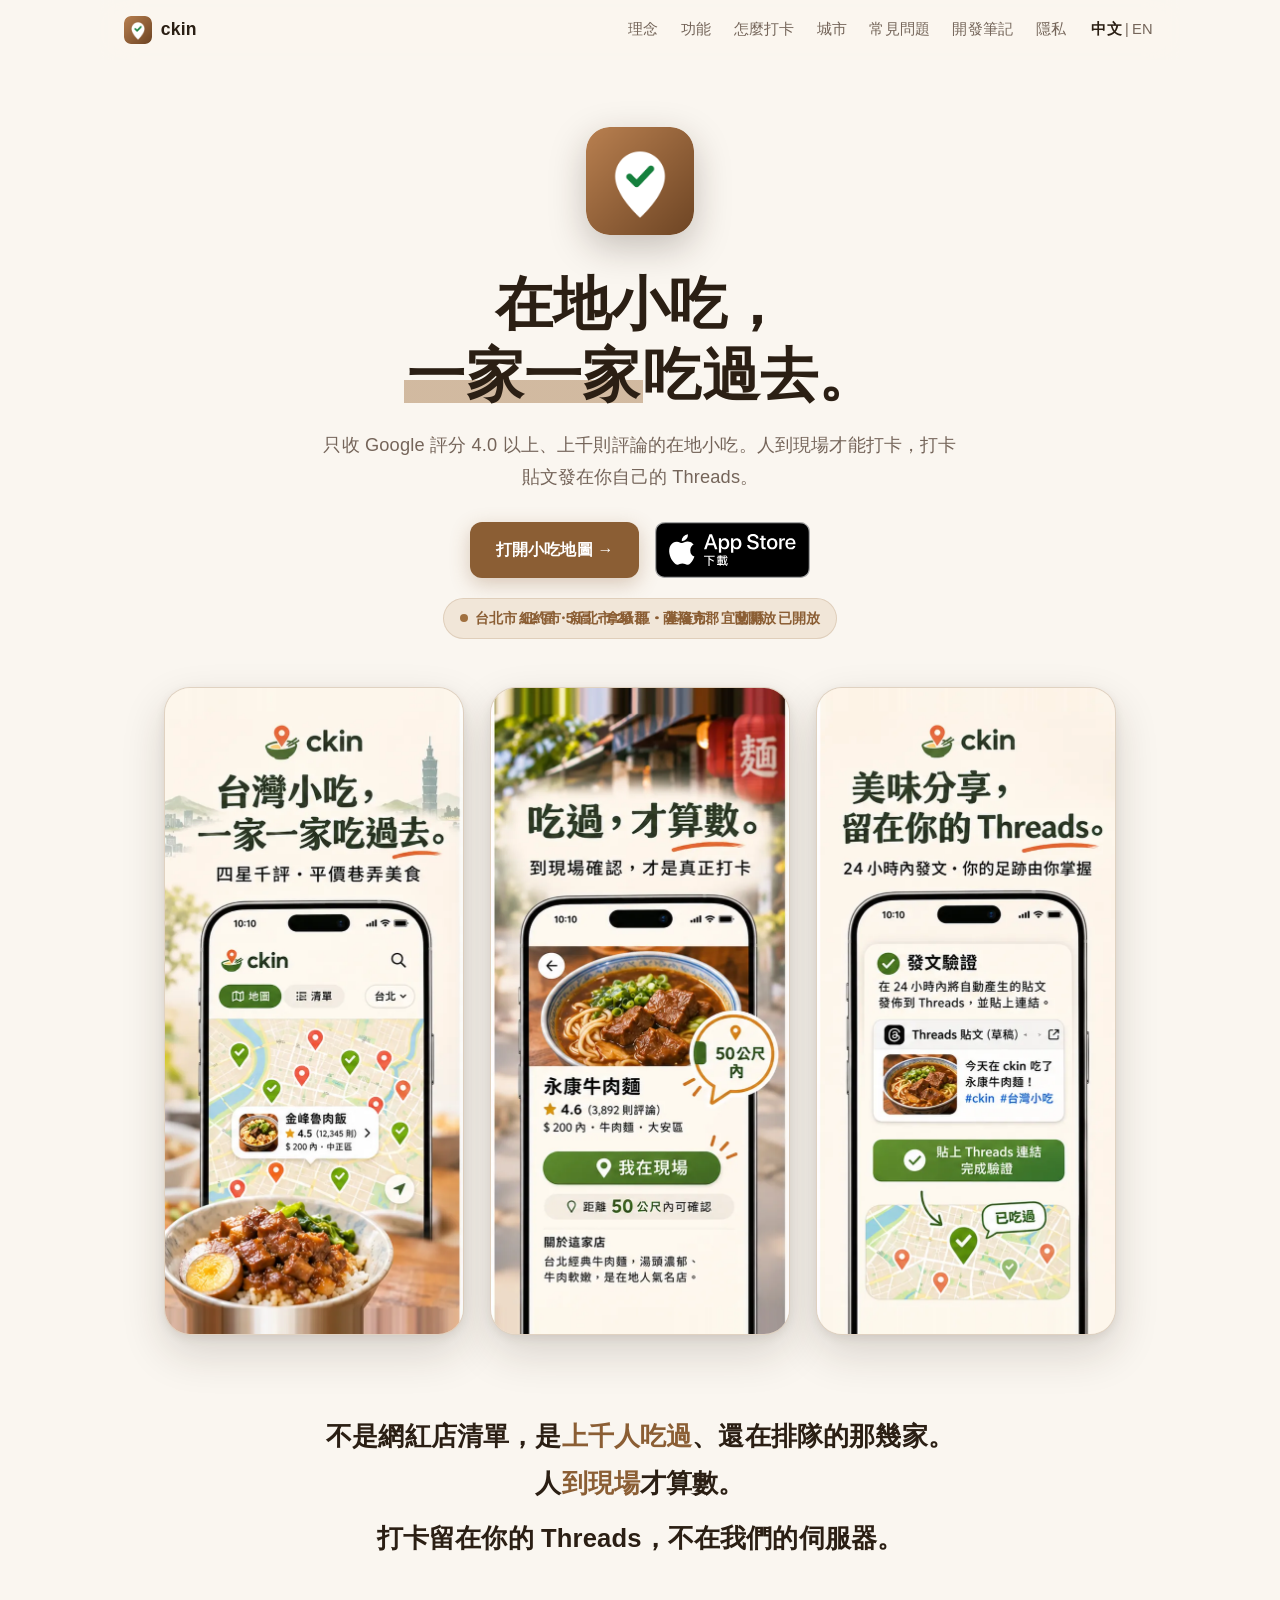
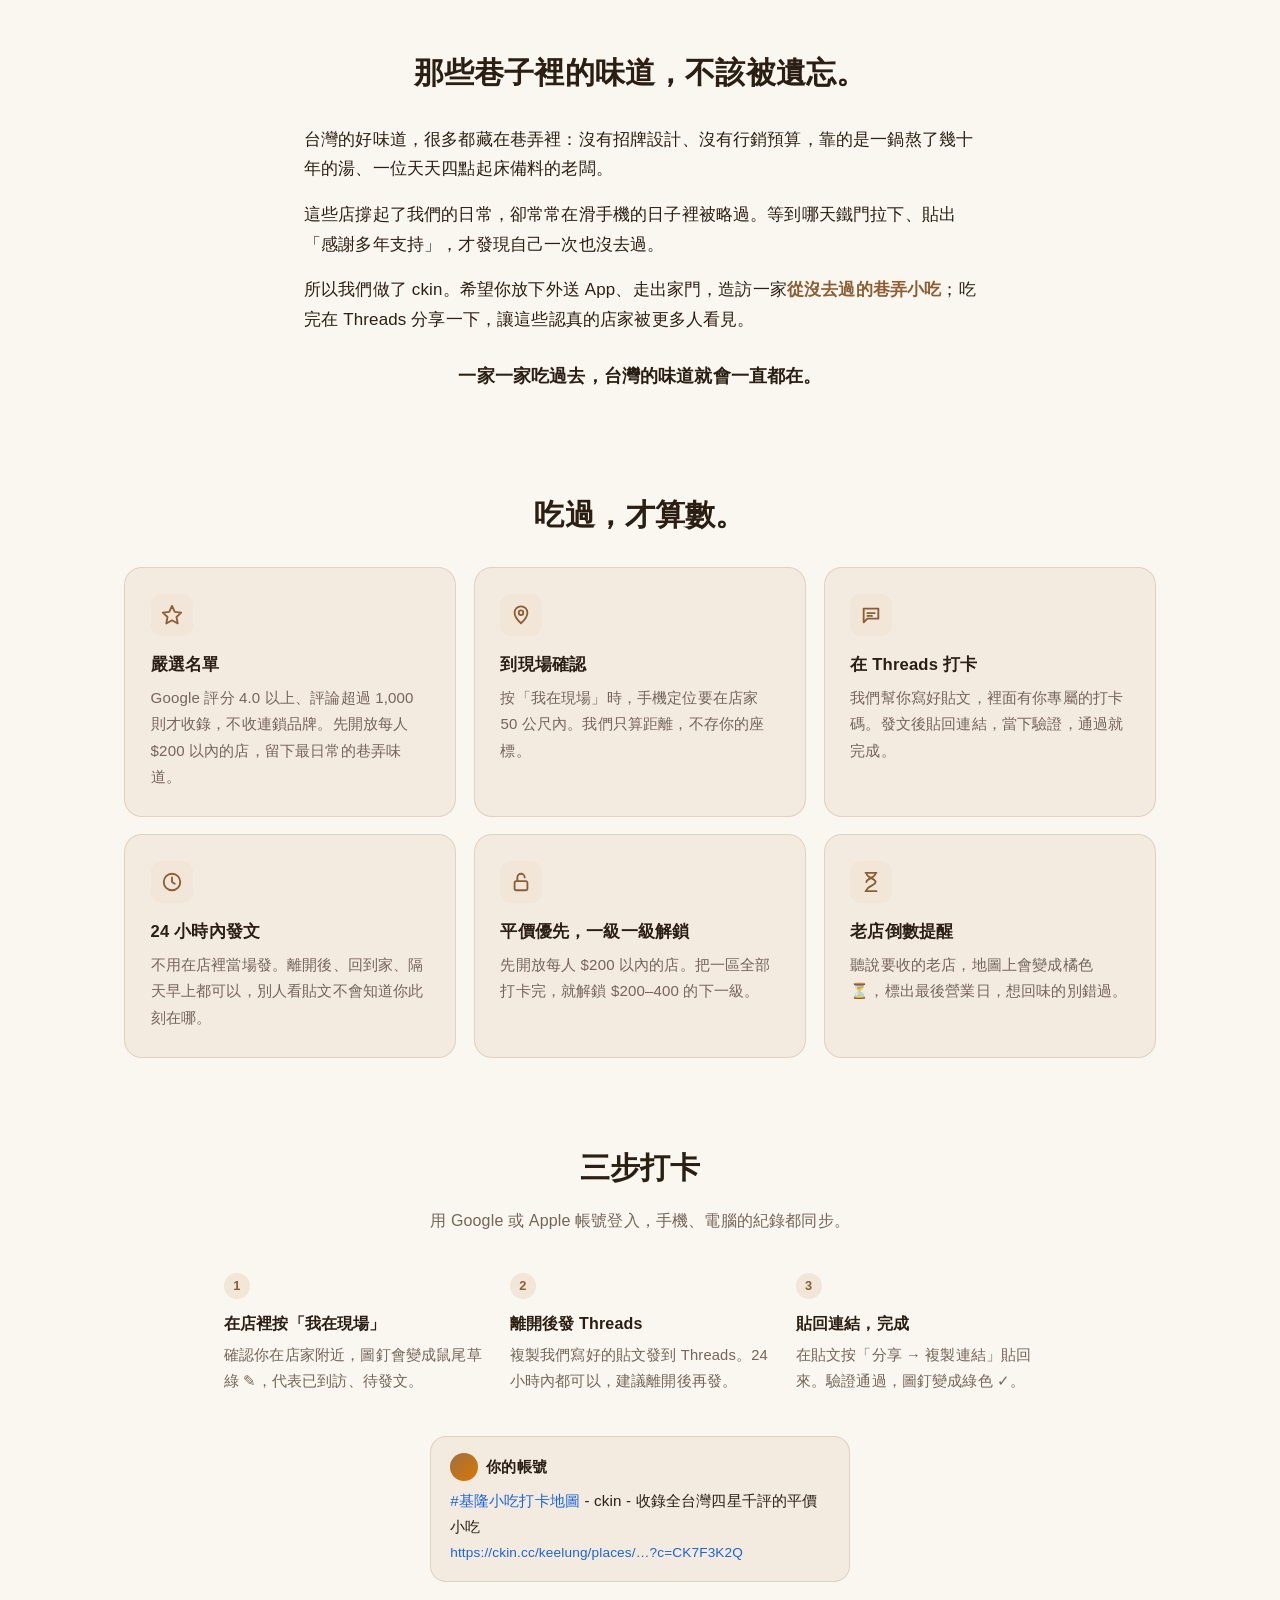
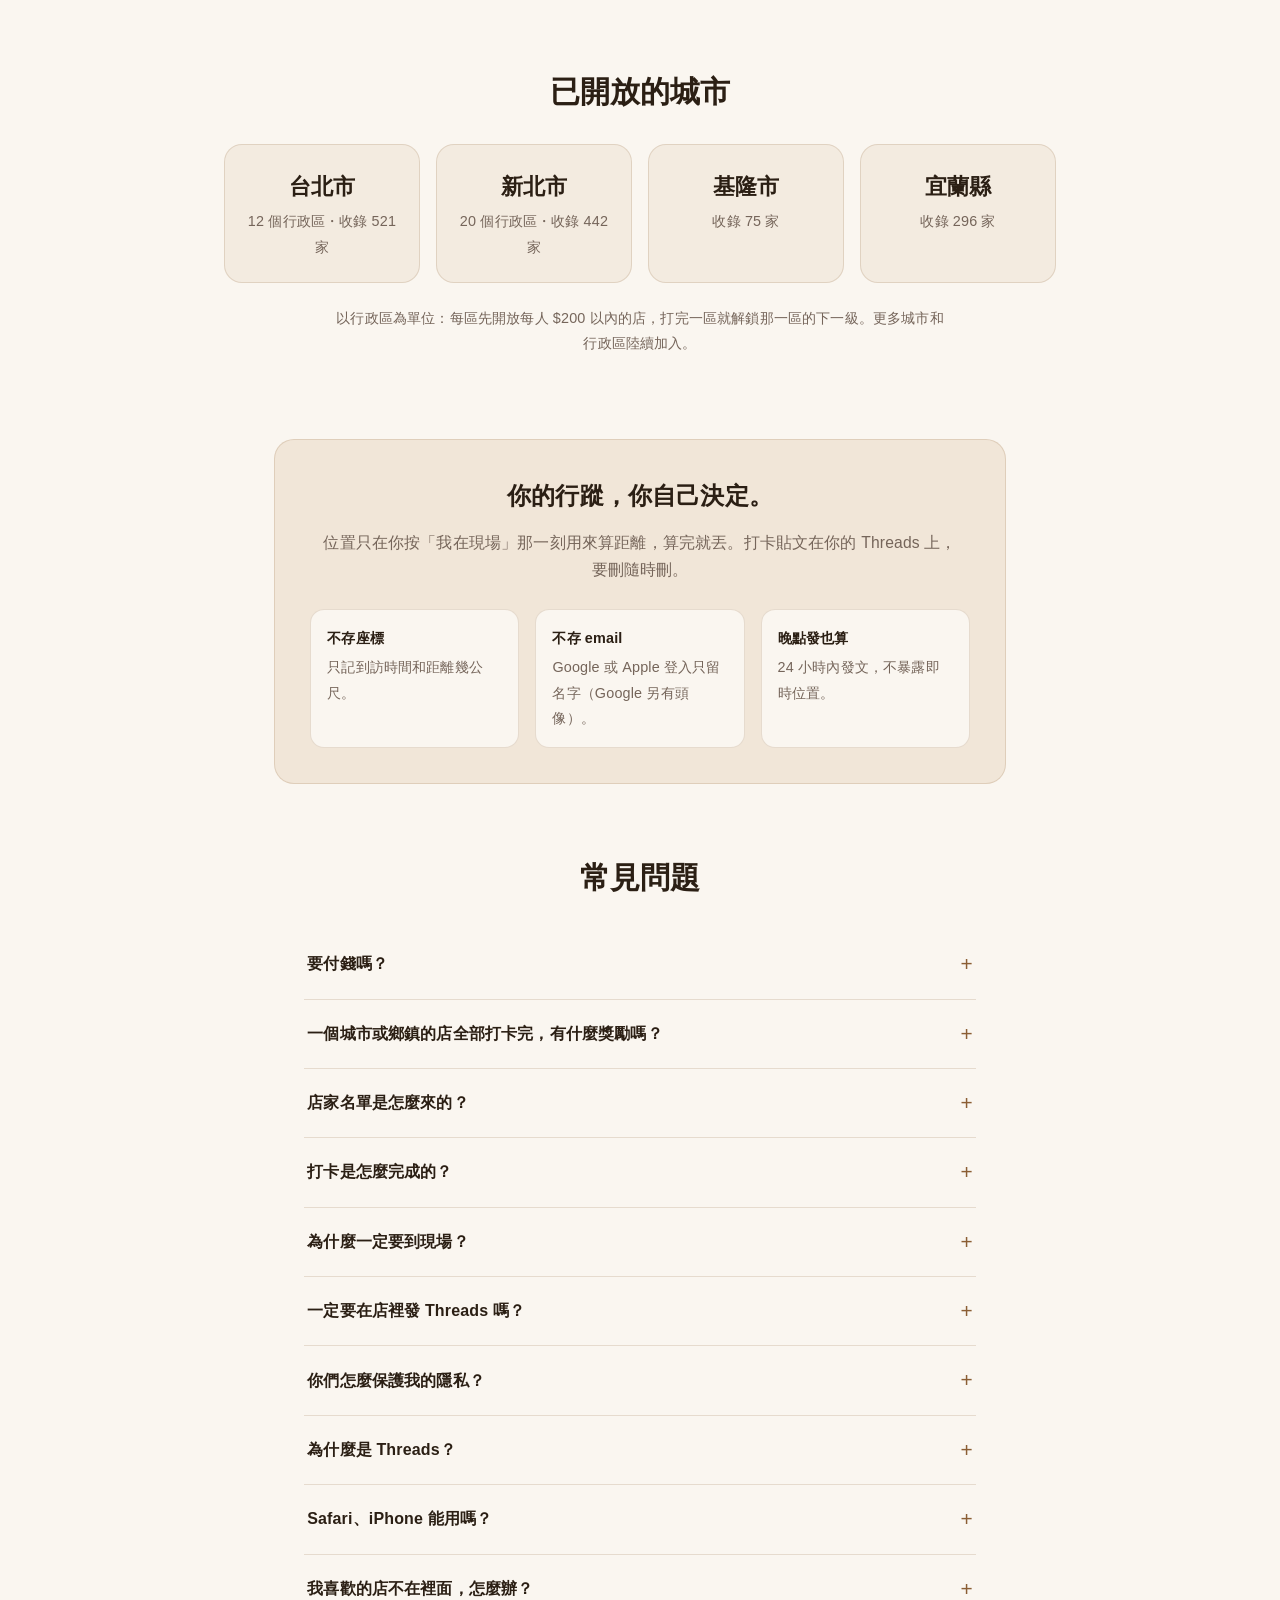
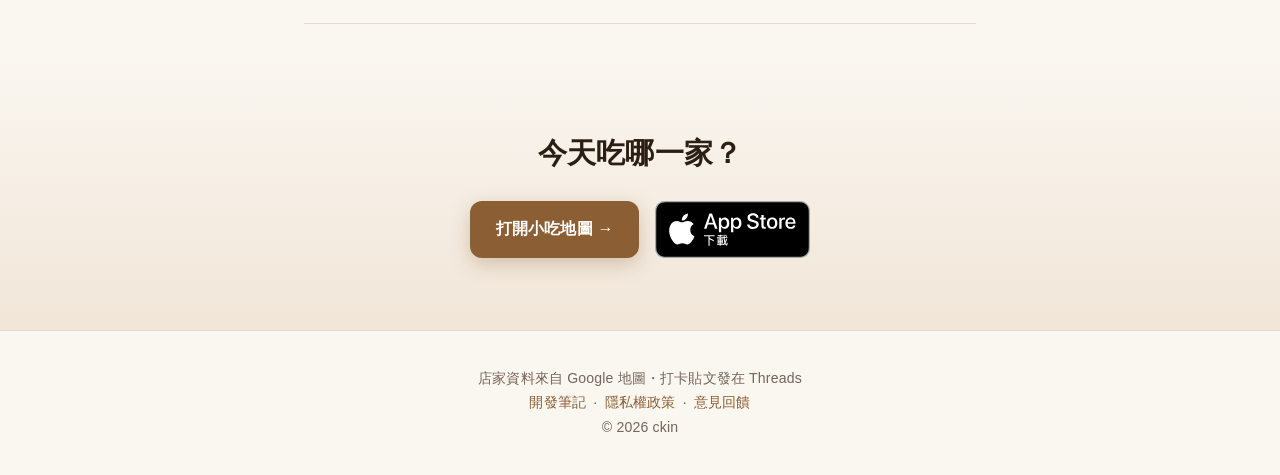
==== commit 2604d950: "Home: 在地小吃 headline, hero screenshot carousel, NY in status pill - Headline zh 「在地小吃，一家一家吃過去。」 / en " ====
--- a/index.html
+++ b/index.html
@@ -3,9 +3,9 @@
 <head>
   <meta charset="utf-8">
   <meta name="viewport" content="width=device-width, initial-scale=1">
-  <title>ckin — 台灣小吃，一家一家吃過去。</title>
+  <title>ckin — 在地小吃，一家一家吃過去。</title>
   <meta name="description" content="讓巷弄裡的好店被更多人看見：上千人評過、4 星以上的在地小吃地圖。到現場確認、在 Threads 打卡，每人 $200 以內先開放，打完一區解鎖下一級。">
-  <meta property="og:title" content="ckin — 台灣小吃，一家一家吃過去。">
+  <meta property="og:title" content="ckin — 在地小吃，一家一家吃過去。">
   <meta property="og:description" content="上千人評過的在地小吃。到現場才算數，打卡留在你的 Threads。台北・板橋・蘆洲・基隆・宜蘭。">
   <meta property="og:image" content="https://www.ckin.cc/og.png">
   <meta property="og:url" content="https://www.ckin.cc/">
@@ -13,7 +13,7 @@
   <meta property="og:image:width" content="1200">
   <meta property="og:image:height" content="630">
   <meta property="og:image:type" content="image/png">
-  <meta property="og:image:alt" content="ckin — 台灣小吃，一家一家吃過去。到現場才算數，打卡留在你的 Threads。">
+  <meta property="og:image:alt" content="ckin — 在地小吃，一家一家吃過去。到現場才算數，打卡留在你的 Threads。">
   <meta property="og:site_name" content="ckin">
   <meta property="og:locale" content="zh_TW">
   <meta name="twitter:card" content="summary_large_image">
@@ -26,7 +26,7 @@
   <link rel="apple-touch-icon" href="/apple-touch-icon.png">
   <meta name="theme-color" content="#8B5E34">
   <meta name="apple-itunes-app" content="app-id=6829451051">
-  <link rel="stylesheet" href="/site.css">
+  <link rel="stylesheet" href="/site.css?v=2">
 </head>
 <body>
   <nav>
@@ -45,36 +45,19 @@
 
   <header class="hero">
     <img class="app-icon" src="/icon.png" alt="ckin" width="108" height="108">
-    <h1>台灣小吃，<br><em>一家一家</em>吃過去。</h1>
+    <h1>在地小吃，<br><em>一家一家</em>吃過去。</h1>
     <p class="sub">只收 Google 評分 4.0 以上、上千則評論的在地小吃。人到現場才能打卡，打卡貼文發在你自己的 Threads。</p>
     <div class="hero-cta cta-row">
       <a class="cta" href="https://ckin.cc/taipei">打開小吃地圖 →</a>
       <a class="appstore" href="https://apps.apple.com/app/id6829451051"><img src="/appstore-badge-zh-tw.svg" alt="在 App Store 下載" width="131" height="48"></a>
     </div>
-    <span class="badge">台北市 12 區・新北市 20 區・基隆市・宜蘭縣　已開放</span>
-
-    <div class="phone" aria-hidden="true">
-      <div class="screen">
-        <div class="island"></div>
-        <div class="map">
-          <i class="road r1"></i><i class="road r2"></i><i class="road r3"></i><i class="river"></i>
-          <span class="pin todo" style="left:22%;top:30%"></span>
-          <span class="pin done" style="left:58%;top:22%">✓</span>
-          <span class="pin visited" style="left:40%;top:46%">✎</span>
-          <span class="pin todo" style="left:72%;top:44%"></span>
-          <span class="pin closing" style="left:28%;top:60%">⏳</span>
-          <span class="pin done" style="left:64%;top:62%">✓</span>
-          <span class="pin todo" style="left:48%;top:16%"></span>
-        </div>
-        <div class="mapchip">台北小吃打卡地圖｜<b>12 / 256</b> 家</div>
-        <div class="sheet">
-          <b>金龍肉焿</b>
-          <span>★ 4.1・每人 $1–200</span>
-          <span class="go">📍 我在現場</span>
-        </div>
-      </div>
-    </div>
-    <p class="caption">紅色是還沒吃的，綠色 ✓ 是吃過的。</p>
+    <span class="badge"><span class="badge-lines"><span>台北市 12 區・新北市 20 區・基隆市・宜蘭縣　已開放</span><span>紐約市 5 區・拿騷郡・薩福克郡　已開放</span></span></span>
+
+    <div class="shots" role="region" aria-label="App 畫面" tabindex="0">
+      <img src="/img/hero-01-600.webp" srcset="/img/hero-01-600.webp 600w, /img/hero-01-1200.webp 1200w" sizes="(min-width: 900px) 300px, 78vw" width="600" height="1301" loading="eager" decoding="async" alt="ckin 小吃地圖：台北地圖上的店家圖釘，綠色打勾是吃過的、紅色是還沒吃的，店家卡片顯示評分、評論數與價位。">
+      <img src="/img/hero-02-600.webp" srcset="/img/hero-02-600.webp 600w, /img/hero-02-1200.webp 1200w" sizes="(min-width: 900px) 300px, 78vw" width="600" height="1301" loading="lazy" decoding="async" alt="店家頁面：永康牛肉麵的評分與價位，和「我在現場」按鈕，距離店家 50 公尺內才能確認。">
+      <img src="/img/hero-03-600.webp" srcset="/img/hero-03-600.webp 600w, /img/hero-03-1200.webp 1200w" sizes="(min-width: 900px) 300px, 78vw" width="600" height="1301" loading="lazy" decoding="async" alt="發文驗證：把自動產生的打卡貼文發到 Threads，貼上連結完成驗證，地圖上的圖釘變成綠色「已吃過」。">
+    </div>
   </header>
 
   <section class="stance" aria-label="我們的立場">
--- a/site.css
+++ b/site.css
@@ -69,10 +69,11 @@
 .hero p.sub { color: var(--muted); font-size: 1.14rem; max-width: 640px; margin: 1.2rem auto 0; }
 .hero-cta { margin-top: 1.8rem; }
 /* Map CTA + App Store badge side by side, wrapping on narrow screens.
-   Badge: Apple artwork unmodified, 48px tall (Apple min 40px), gap ≥ ¼ badge height of clear space. */
+   Badge: Apple artwork unmodified, scaled to the .cta button's height (padding 2 × 0.9rem + one
+   1rem line ≈ 55–57px; 48px fallback, Apple min 40px), gap ≥ ¼ badge height of clear space. */
 .cta-row { display: flex; flex-wrap: wrap; justify-content: center; align-items: center; gap: 1rem; }
-.appstore { display: inline-block; line-height: 0; }
-.appstore img { height: 48px; width: auto; display: block; }
+.appstore { display: inline-flex; vertical-align: middle; }
+.appstore img { font-size: 1rem; height: 48px; height: calc(1.8rem + 1lh); width: auto; display: block; }
 .badge {
   display: inline-flex; align-items: center; gap: 0.45rem; margin-top: 1.2rem;
   font-size: 0.88rem; font-weight: 600; color: var(--accent-deep);
@@ -80,7 +81,36 @@
 }
 .badge::before { content: ""; width: 8px; height: 8px; border-radius: 50%; background: var(--accent); animation: pulse 2.4s ease-in-out infinite; }
 @keyframes pulse { 0%, 100% { opacity: 1; } 50% { opacity: 0.35; } }
+/* Status pill with two lines (Taiwan / New York) crossfading in one grid cell, so the pill is
+   always sized to the longer line and never jumps. 12s cycle: each line holds ~5s. */
+.badge-lines { display: grid; text-align: center; }
+.badge-lines > span { grid-area: 1 / 1; animation: badge-swap 12s ease-in-out infinite; }
+.badge-lines > span + span { animation-delay: -6s; }
+@keyframes badge-swap { 0%, 42% { opacity: 1; } 50%, 92% { opacity: 0; } 100% { opacity: 1; } }
+@media (prefers-reduced-motion: reduce) {
+  .badge-lines > span { grid-area: auto; animation: none; opacity: 1; }
+}
 .hero .caption { color: var(--muted); font-size: 0.86rem; margin-top: 0.8rem; }
+
+/* Hero screenshots: App Store shots in a native scroll-snap row (no JS).
+   Mobile: one shot at a time, the next one peeking at the right edge; the row bleeds to the
+   screen edges (cancels .hero's 1.5rem padding). Desktop (≥900px): all three side by side. */
+.shots {
+  display: flex; gap: 1rem; margin: 2.6rem -1.5rem 0; padding: 0.4rem 1.5rem 2.6rem;
+  overflow-x: auto; scroll-snap-type: x mandatory; scroll-padding-inline: 1.5rem;
+  overscroll-behavior-x: contain; -webkit-overflow-scrolling: touch; scrollbar-width: none;
+}
+.shots::-webkit-scrollbar { display: none; }
+.shots:focus-visible { outline: 3px solid var(--accent); outline-offset: -3px; border-radius: 12px; }
+.shots img {
+  flex: 0 0 78%; width: 78%; max-width: 340px; height: auto; display: block; scroll-snap-align: start;
+  border-radius: 26px; background: var(--card); border: 1px solid var(--border);
+  box-shadow: 0 18px 44px rgba(43, 31, 20, 0.16), 0 3px 10px rgba(43, 31, 20, 0.08);
+}
+@media (min-width: 900px) {
+  .shots { justify-content: center; gap: 1.6rem; margin: 3rem 0 0; padding: 0 0 1rem; overflow: visible; }
+  .shots img { flex: 0 1 300px; width: 300px; min-width: 0; }
+}
 
 /* Live hero: a phone showing the snack map */
 .phone {
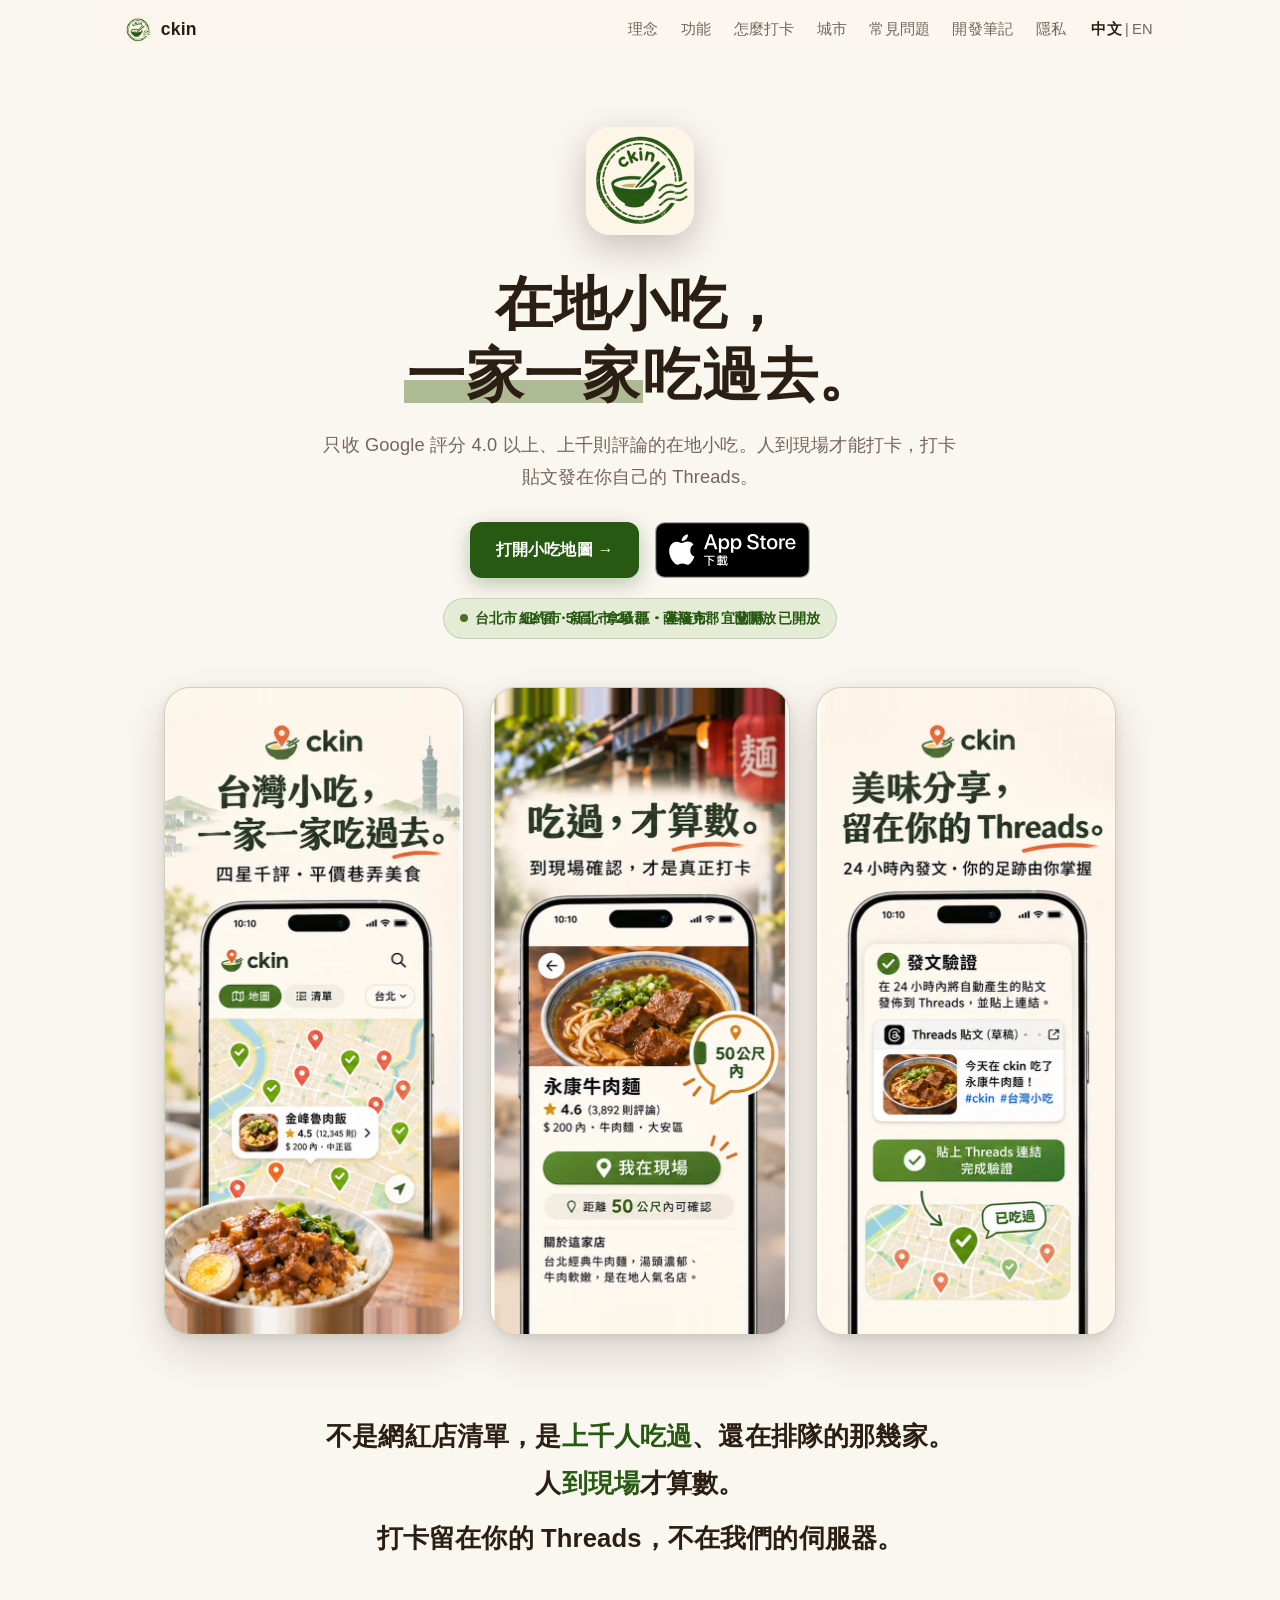
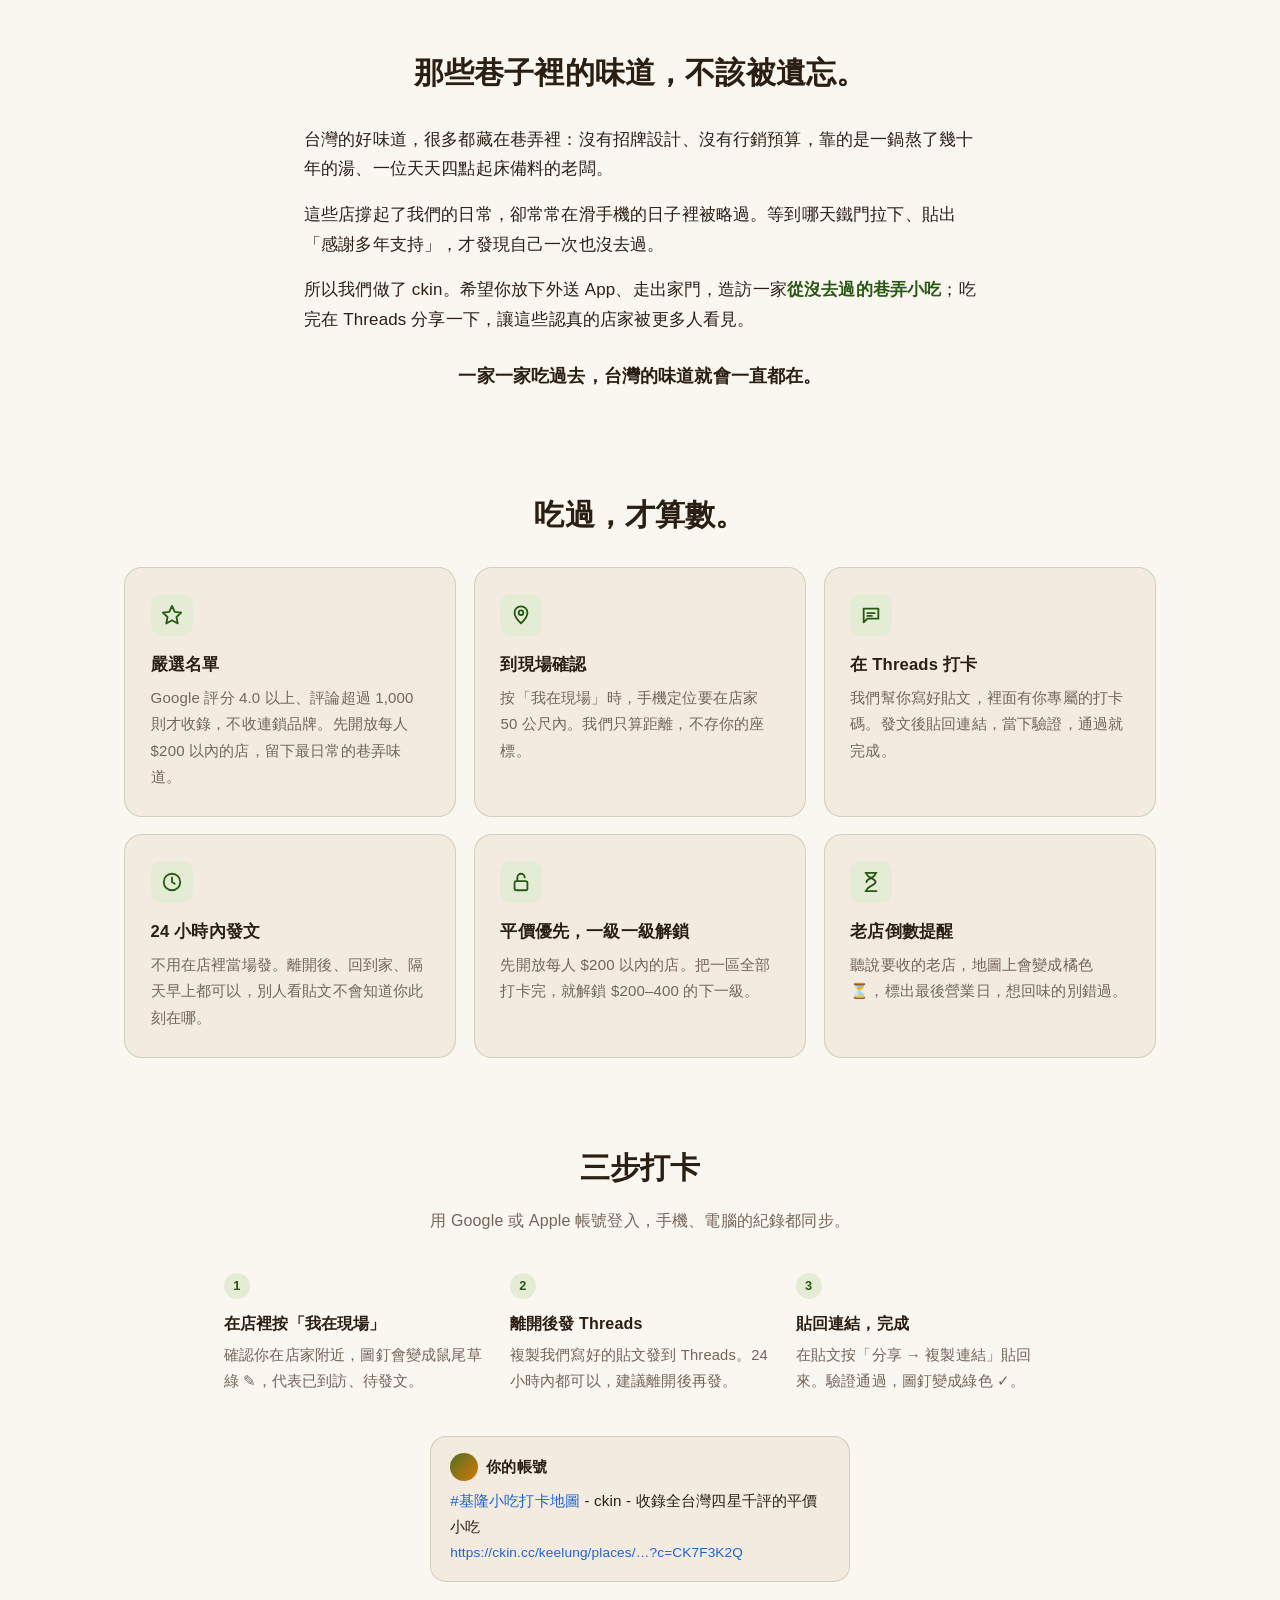
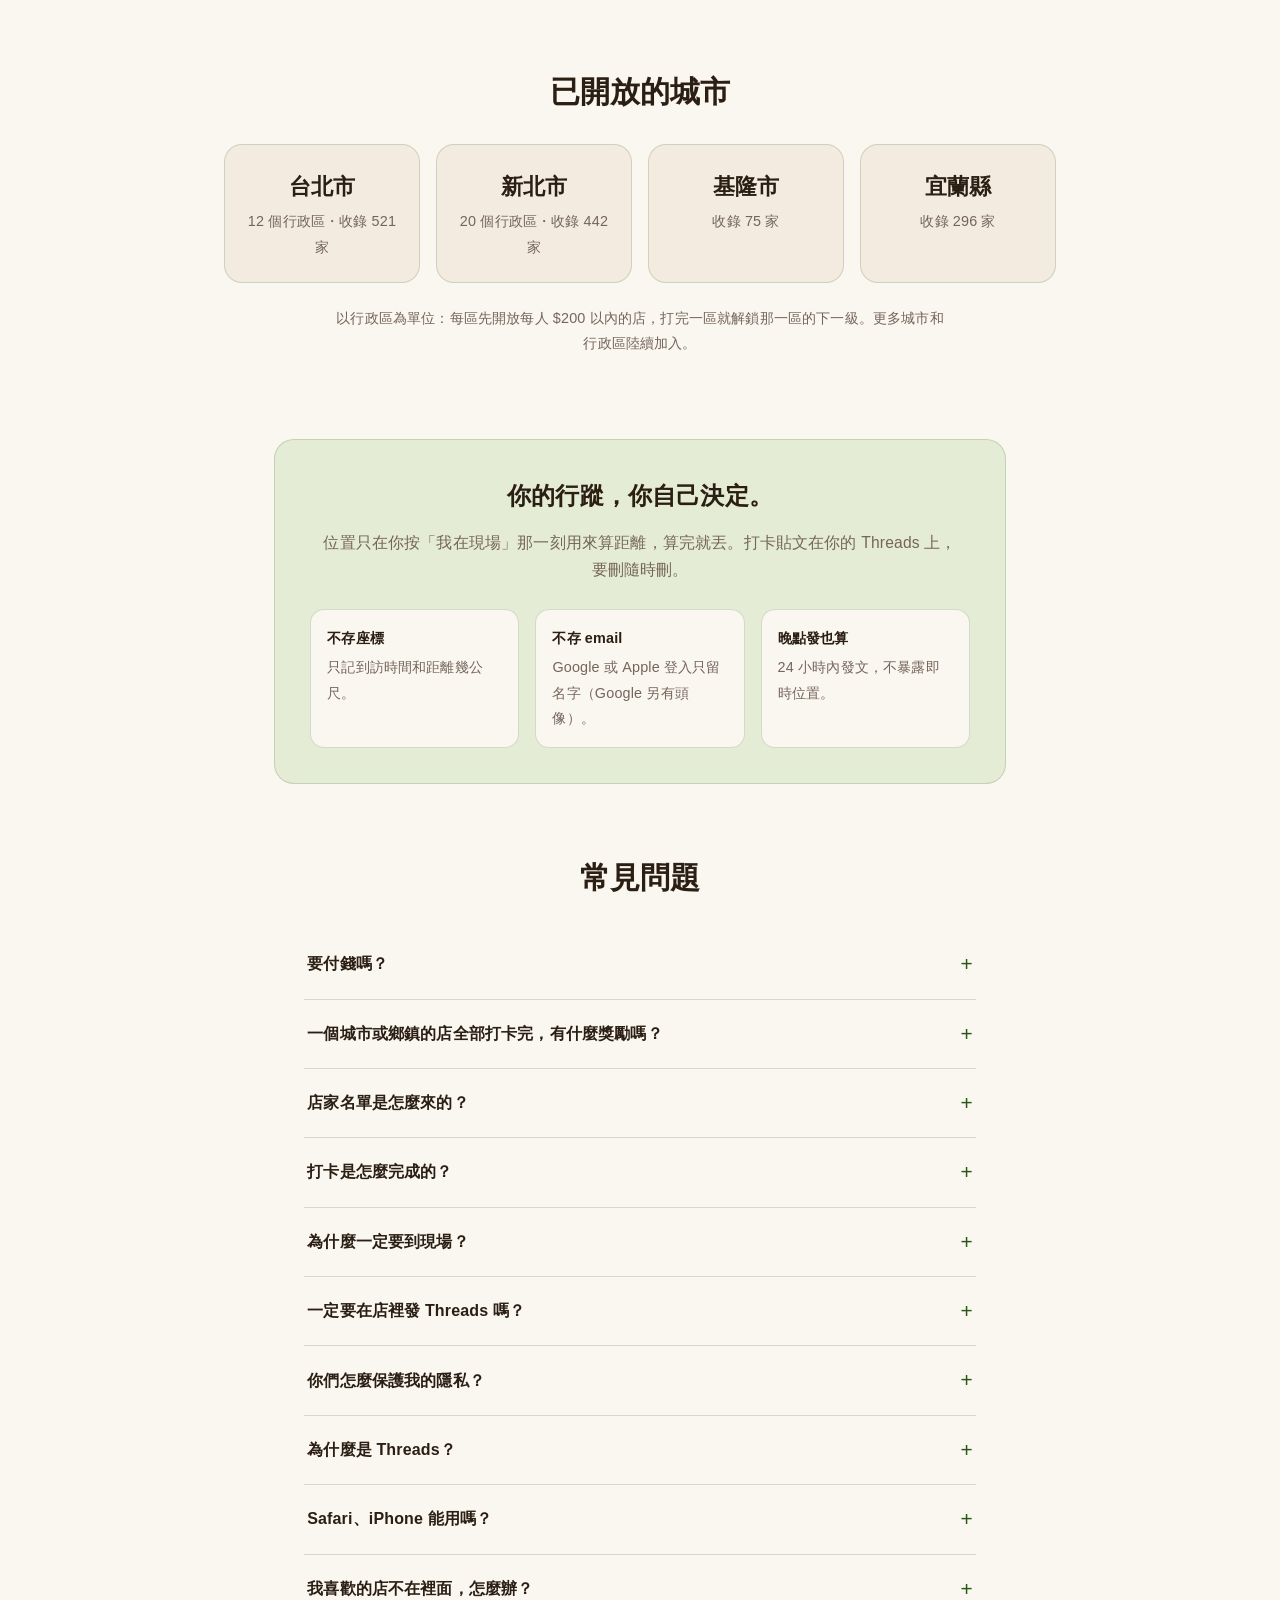
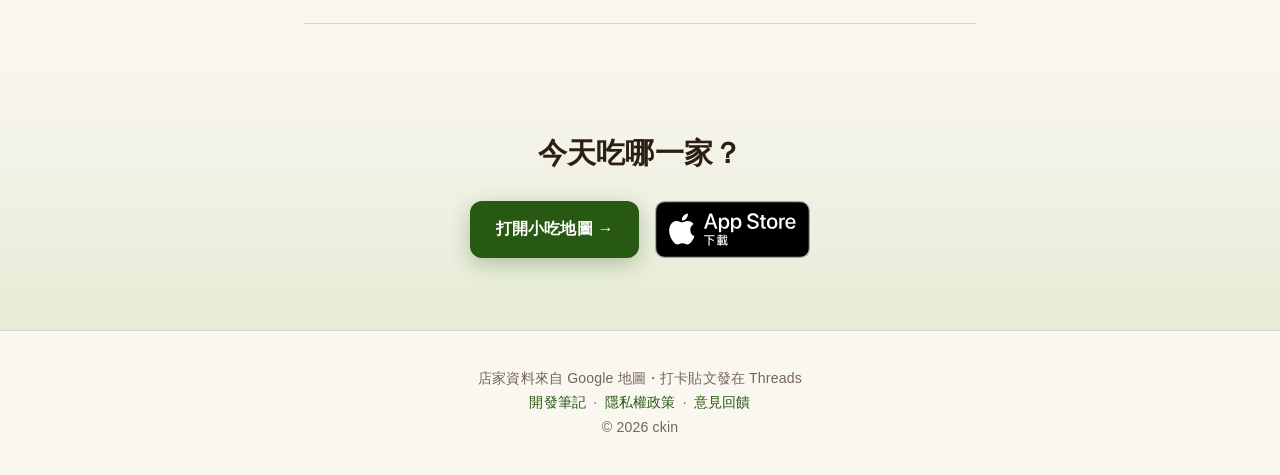
==== commit 43abb9e9: "Brand: app icon as logo/favicon, icon green palette (#275913) Favicon, apple-touch-icon and OG cards" ====
--- a/index.html
+++ b/index.html
@@ -6,8 +6,8 @@
   <title>ckin — 在地小吃，一家一家吃過去。</title>
   <meta name="description" content="讓巷弄裡的好店被更多人看見：上千人評過、4 星以上的在地小吃地圖。到現場確認、在 Threads 打卡，每人 $200 以內先開放，打完一區解鎖下一級。">
   <meta property="og:title" content="ckin — 在地小吃，一家一家吃過去。">
-  <meta property="og:description" content="上千人評過的在地小吃。到現場才算數，打卡留在你的 Threads。台北・板橋・蘆洲・基隆・宜蘭。">
-  <meta property="og:image" content="https://www.ckin.cc/og.png">
+  <meta property="og:description" content="上千人評過的在地小吃。到現場才算數，打卡留在你的 Threads。台北・新北・基隆・宜蘭・紐約。">
+  <meta property="og:image" content="https://www.ckin.cc/og.png?v=3">
   <meta property="og:url" content="https://www.ckin.cc/">
   <meta property="og:type" content="website">
   <meta property="og:image:width" content="1200">
@@ -17,16 +17,16 @@
   <meta property="og:site_name" content="ckin">
   <meta property="og:locale" content="zh_TW">
   <meta name="twitter:card" content="summary_large_image">
-  <meta name="twitter:image" content="https://www.ckin.cc/og.png">
+  <meta name="twitter:image" content="https://www.ckin.cc/og.png?v=3">
   <link rel="alternate" hreflang="zh-Hant" href="https://www.ckin.cc/">
   <link rel="alternate" hreflang="en" href="https://www.ckin.cc/en/">
   <link rel="alternate" hreflang="x-default" href="https://www.ckin.cc/">
   <link rel="canonical" href="https://www.ckin.cc/">
   <link rel="icon" type="image/png" href="/favicon.png">
   <link rel="apple-touch-icon" href="/apple-touch-icon.png">
-  <meta name="theme-color" content="#8B5E34">
+  <meta name="theme-color" content="#275913">
   <meta name="apple-itunes-app" content="app-id=6829451051">
-  <link rel="stylesheet" href="/site.css?v=2">
+  <link rel="stylesheet" href="/site.css?v=3">
 </head>
 <body>
   <nav>
--- a/site.css
+++ b/site.css
@@ -1,26 +1,26 @@
 /* ckin — shared site styles. Layout conventions follow odimeet.app / foldic.app. */
 :root {
-  --accent: #A0703F;        /* 茶湯棕 */
-  --accent-deep: #8B5E34;
-  --accent-tint: #F1E6D8;
+  --accent: #4F7024;        /* app icon green, lighter and more olive than --done */
+  --accent-deep: #275913;   /* app icon green, sampled from the iOS icon */
+  --accent-tint: #E5ECD6;
   --ink: #2B1F14;
   --muted: #75655A;
   --bg: #FAF6F0;
   --card: #F3EBE0;
-  --border: rgba(139, 94, 52, 0.18);
+  --border: rgba(39, 89, 19, 0.18);
   --shadow: 0 24px 80px rgba(43, 31, 20, 0.16);
   --done: #15803d; --todo: #dc2626; --visited: #9caf88; --closing: #d97706;
 }
 @media (prefers-color-scheme: dark) {
   :root {
-    --accent: #C9955F;
-    --accent-deep: #DDB07E;
-    --accent-tint: #33271B;
+    --accent: #8DB56B;
+    --accent-deep: #A9CB8C;
+    --accent-tint: #1F2A18;
     --ink: #F1EAE1;
     --muted: #B3A392;
     --bg: #151110;
     --card: #1F1915;
-    --border: rgba(201, 149, 95, 0.22);
+    --border: rgba(141, 181, 107, 0.22);
     --shadow: 0 24px 80px rgba(0, 0, 0, 0.55);
   }
 }
@@ -40,7 +40,7 @@
   backdrop-filter: saturate(180%) blur(16px); background: color-mix(in srgb, var(--bg) 78%, transparent);
 }
 nav .brand { display: flex; align-items: center; gap: 0.55rem; font-weight: 800; font-size: 1.1rem; text-decoration: none; color: var(--ink); }
-nav .brand img { width: 28px; height: 28px; border-radius: 7px; }
+nav .brand img { width: 28px; height: 28px; border-radius: 22.37%; }
 nav .links { display: flex; align-items: center; flex-wrap: wrap; }
 nav .links a { color: var(--muted); text-decoration: none; margin-left: 1.4rem; font-size: 0.92rem; }
 nav .links a:hover { color: var(--accent-deep); }
@@ -59,7 +59,7 @@
 }
 
 .hero { max-width: 1080px; margin: 0 auto; padding: 4.2rem 1.5rem 0; text-align: center; }
-.hero .app-icon { width: 108px; height: 108px; border-radius: 24px; box-shadow: 0 12px 36px rgba(43, 29, 20, 0.25); margin-bottom: 1.6rem; }
+.hero .app-icon { width: 108px; height: 108px; border-radius: 22.37%; box-shadow: 0 12px 36px rgba(43, 29, 20, 0.25); margin-bottom: 1.6rem; }
 .hero h1 { font-size: clamp(2.3rem, 7vw, 3.6rem); line-height: 1.22; font-weight: 900; max-width: 860px; margin: 0 auto; text-wrap: balance; }
 html[lang="en"] .hero h1 { font-family: "New York", Georgia, "Times New Roman", serif; font-weight: 700; letter-spacing: -0.02em; }
 .hero h1 em {
@@ -220,7 +220,7 @@
 .bottom-cta h2 { font-size: 1.8rem; font-weight: 900; margin-bottom: 1.4rem; }
 .cta {
   display: inline-flex; align-items: center; gap: 0.5rem; background: var(--accent-deep); color: #fff; border-radius: 12px;
-  padding: 0.9rem 1.6rem; font-weight: 700; font-size: 1rem; text-decoration: none; box-shadow: 0 6px 20px rgba(139, 94, 52, 0.3);
+  padding: 0.9rem 1.6rem; font-weight: 700; font-size: 1rem; text-decoration: none; box-shadow: 0 6px 20px rgba(39, 89, 19, 0.3);
 }
 .cta:hover { background: var(--accent); }
 @media (prefers-color-scheme: dark) { .cta { color: #151110; } }
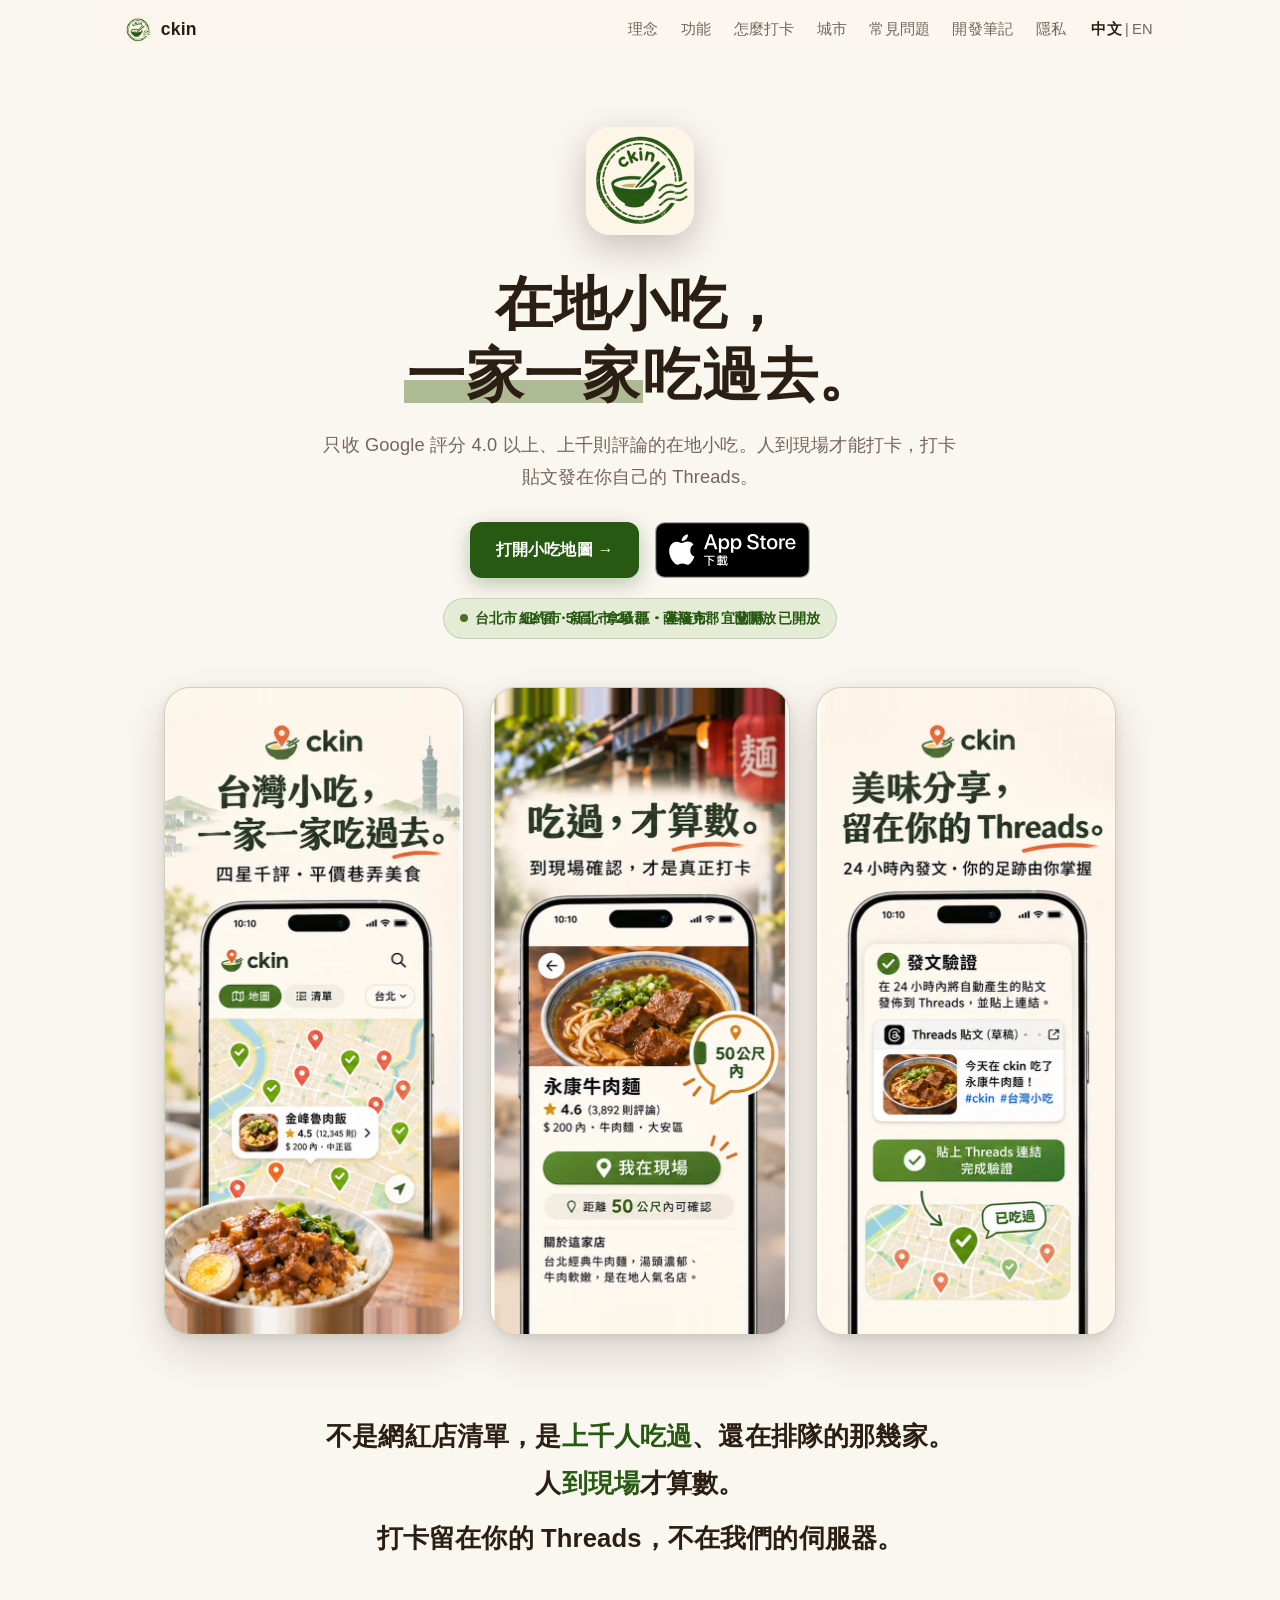
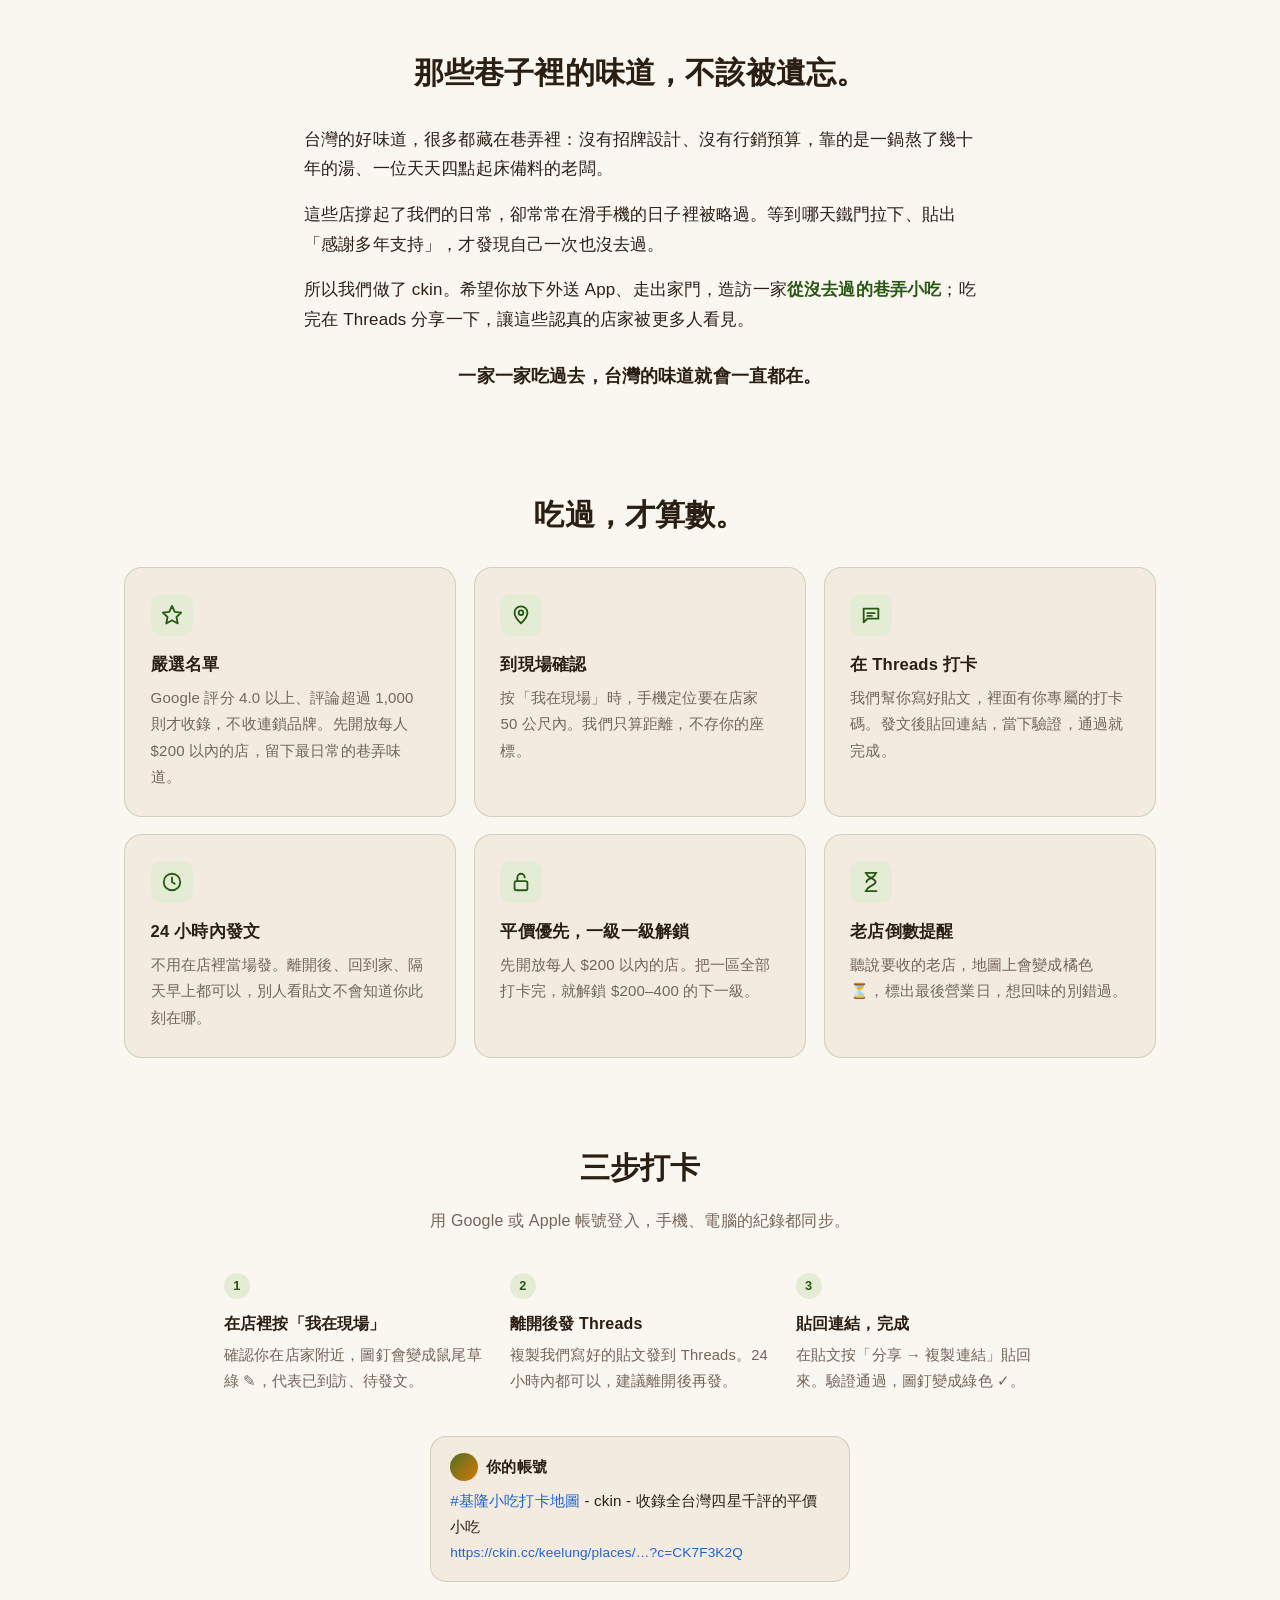
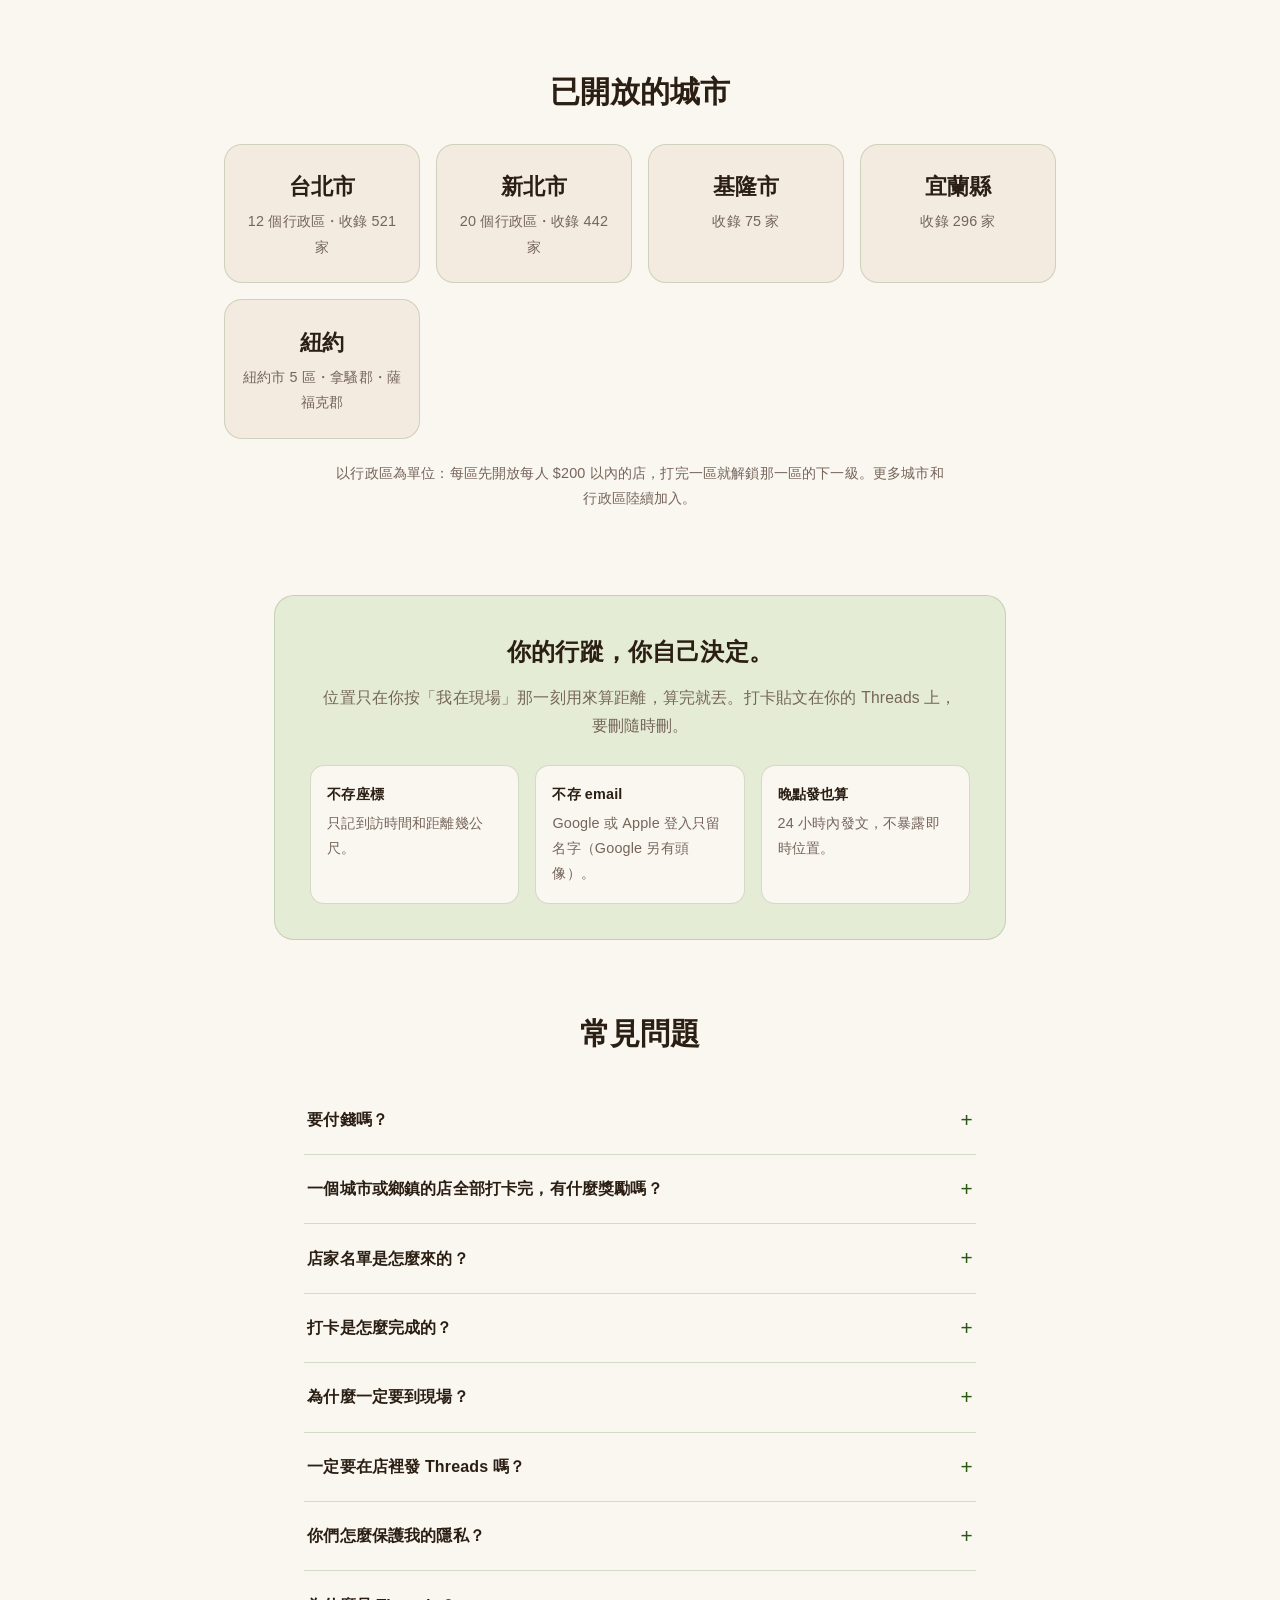
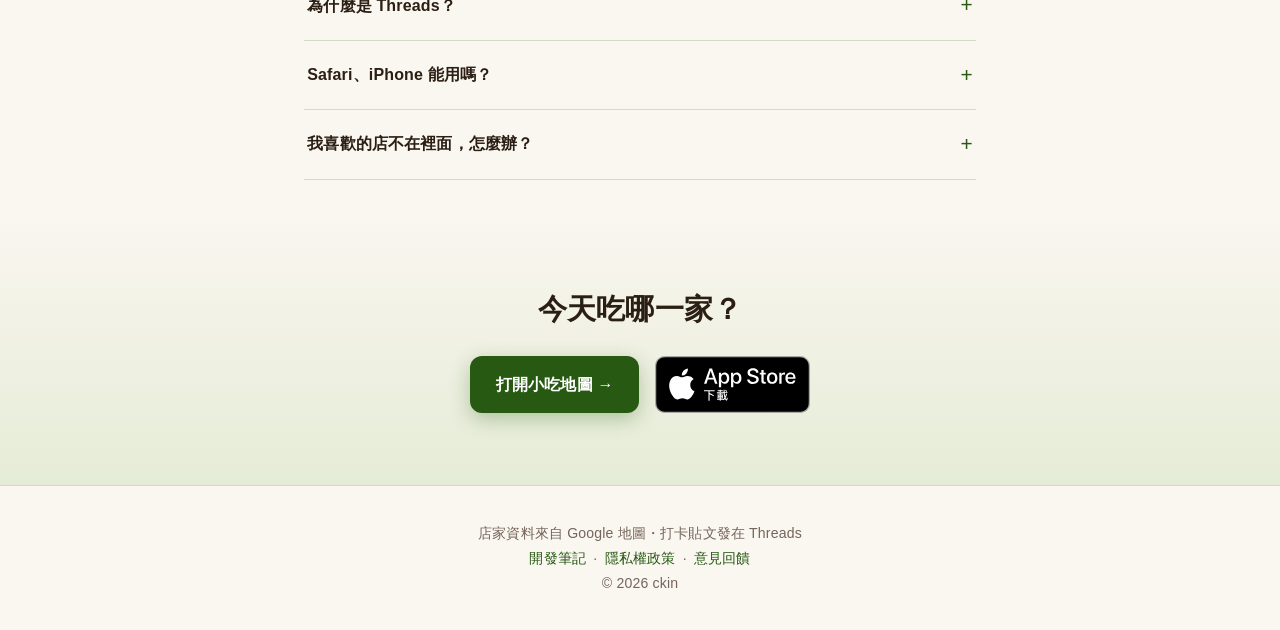
==== commit 011cecbe: "Cities: add New York (紐約 / New York) to #cities Checked: ckin.cc/newyork/manhattan returns 200; 1280" ====
--- a/index.html
+++ b/index.html
@@ -144,6 +144,7 @@
       <a class="city" href="https://ckin.cc/newtaipei"><b>新北市</b><span>20 個行政區・收錄 442 家</span></a>
       <a class="city" href="https://ckin.cc/keelung"><b>基隆市</b><span>收錄 75 家</span></a>
       <a class="city" href="https://ckin.cc/yilan"><b>宜蘭縣</b><span>收錄 296 家</span></a>
+      <a class="city" href="https://ckin.cc/newyork/manhattan"><b>紐約</b><span>紐約市 5 區・拿騷郡・薩福克郡</span></a>
     </div>
     <p class="plans-note">以行政區為單位：每區先開放每人 $200 以內的店，打完一區就解鎖那一區的下一級。更多城市和行政區陸續加入。</p>
   </section>
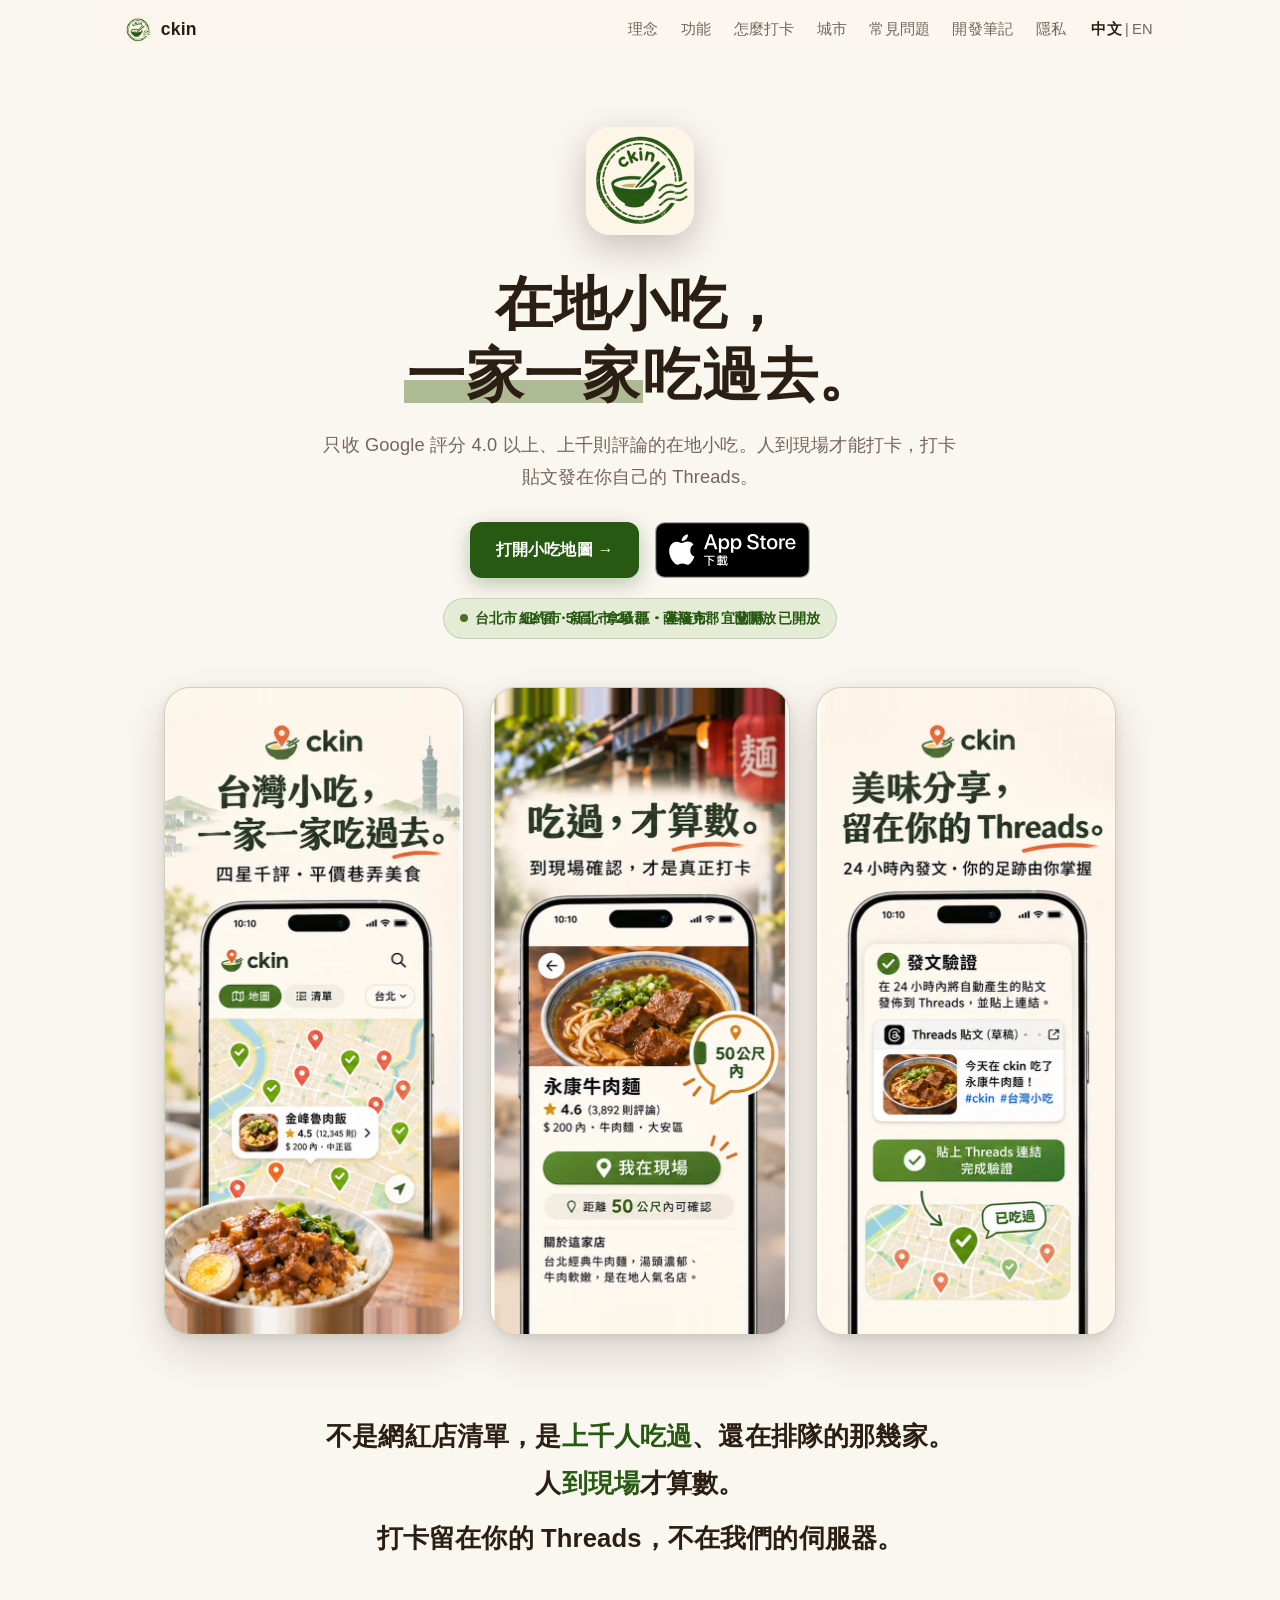
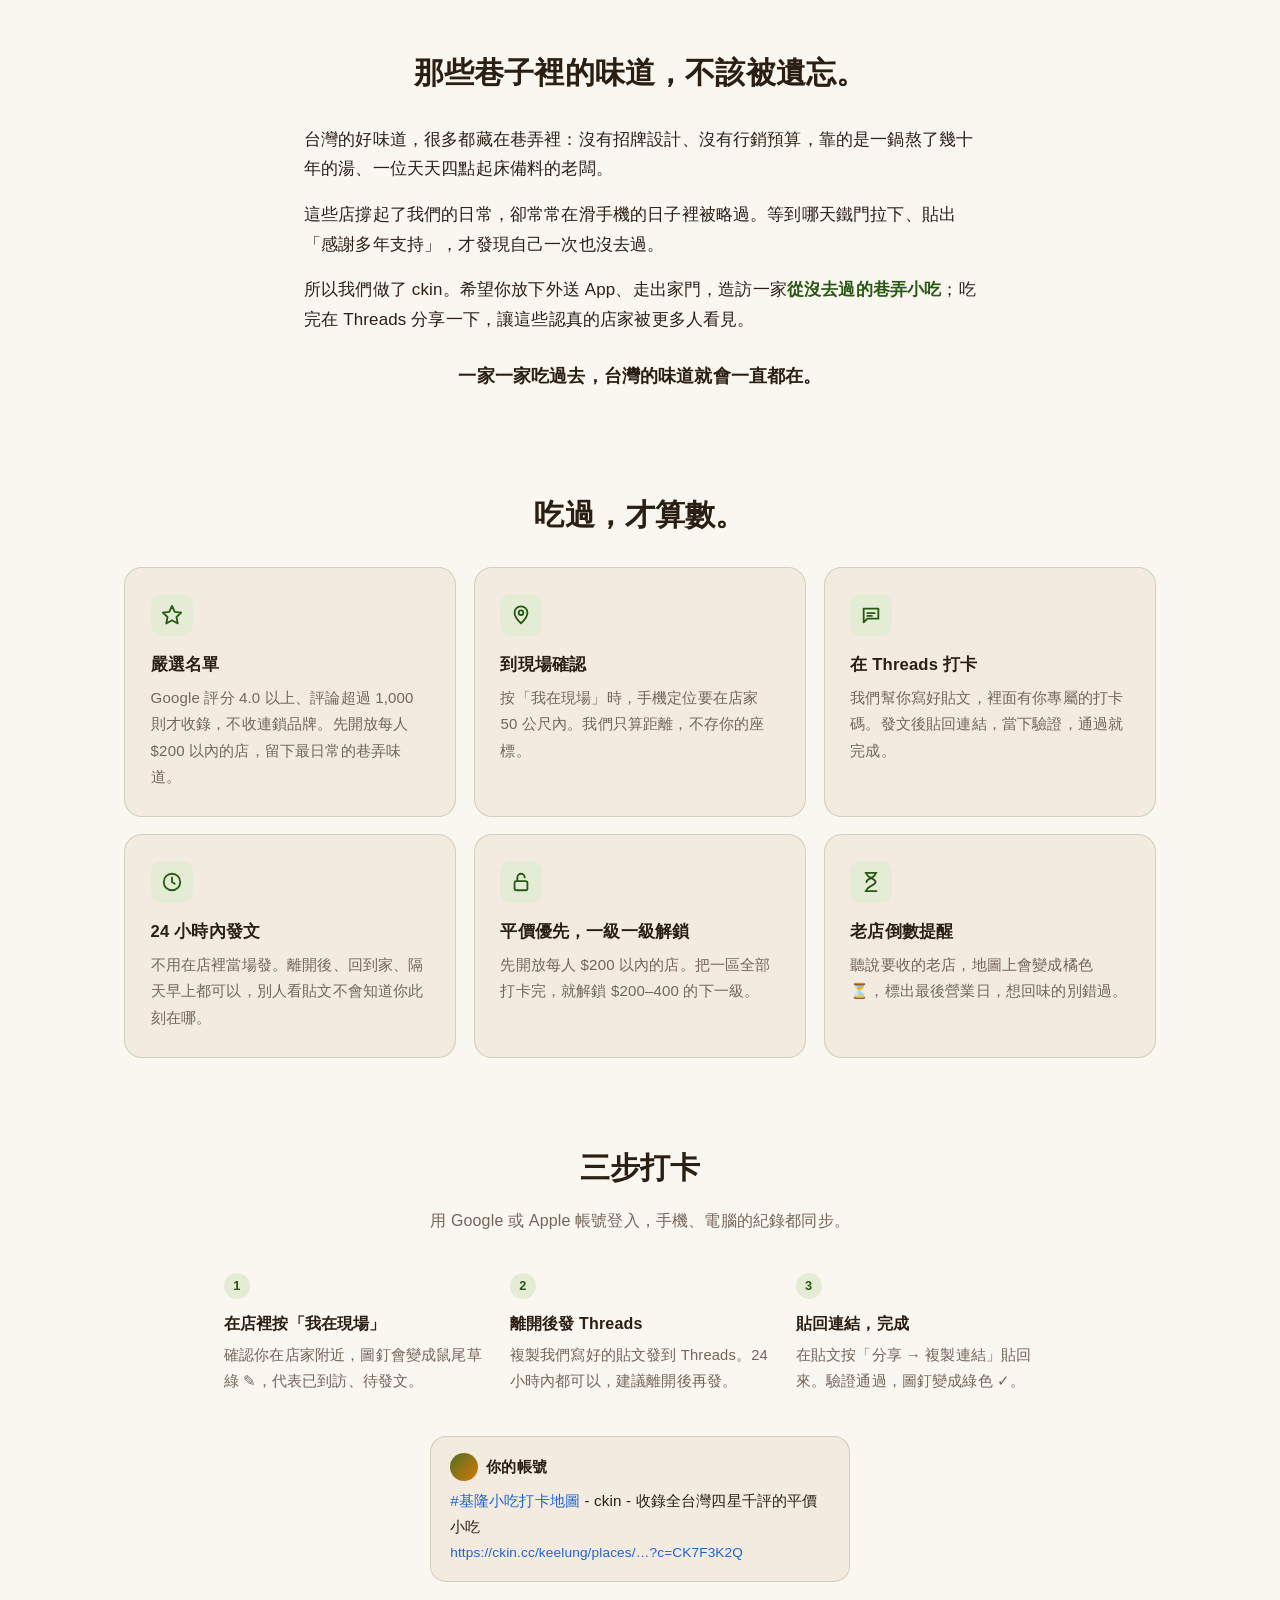
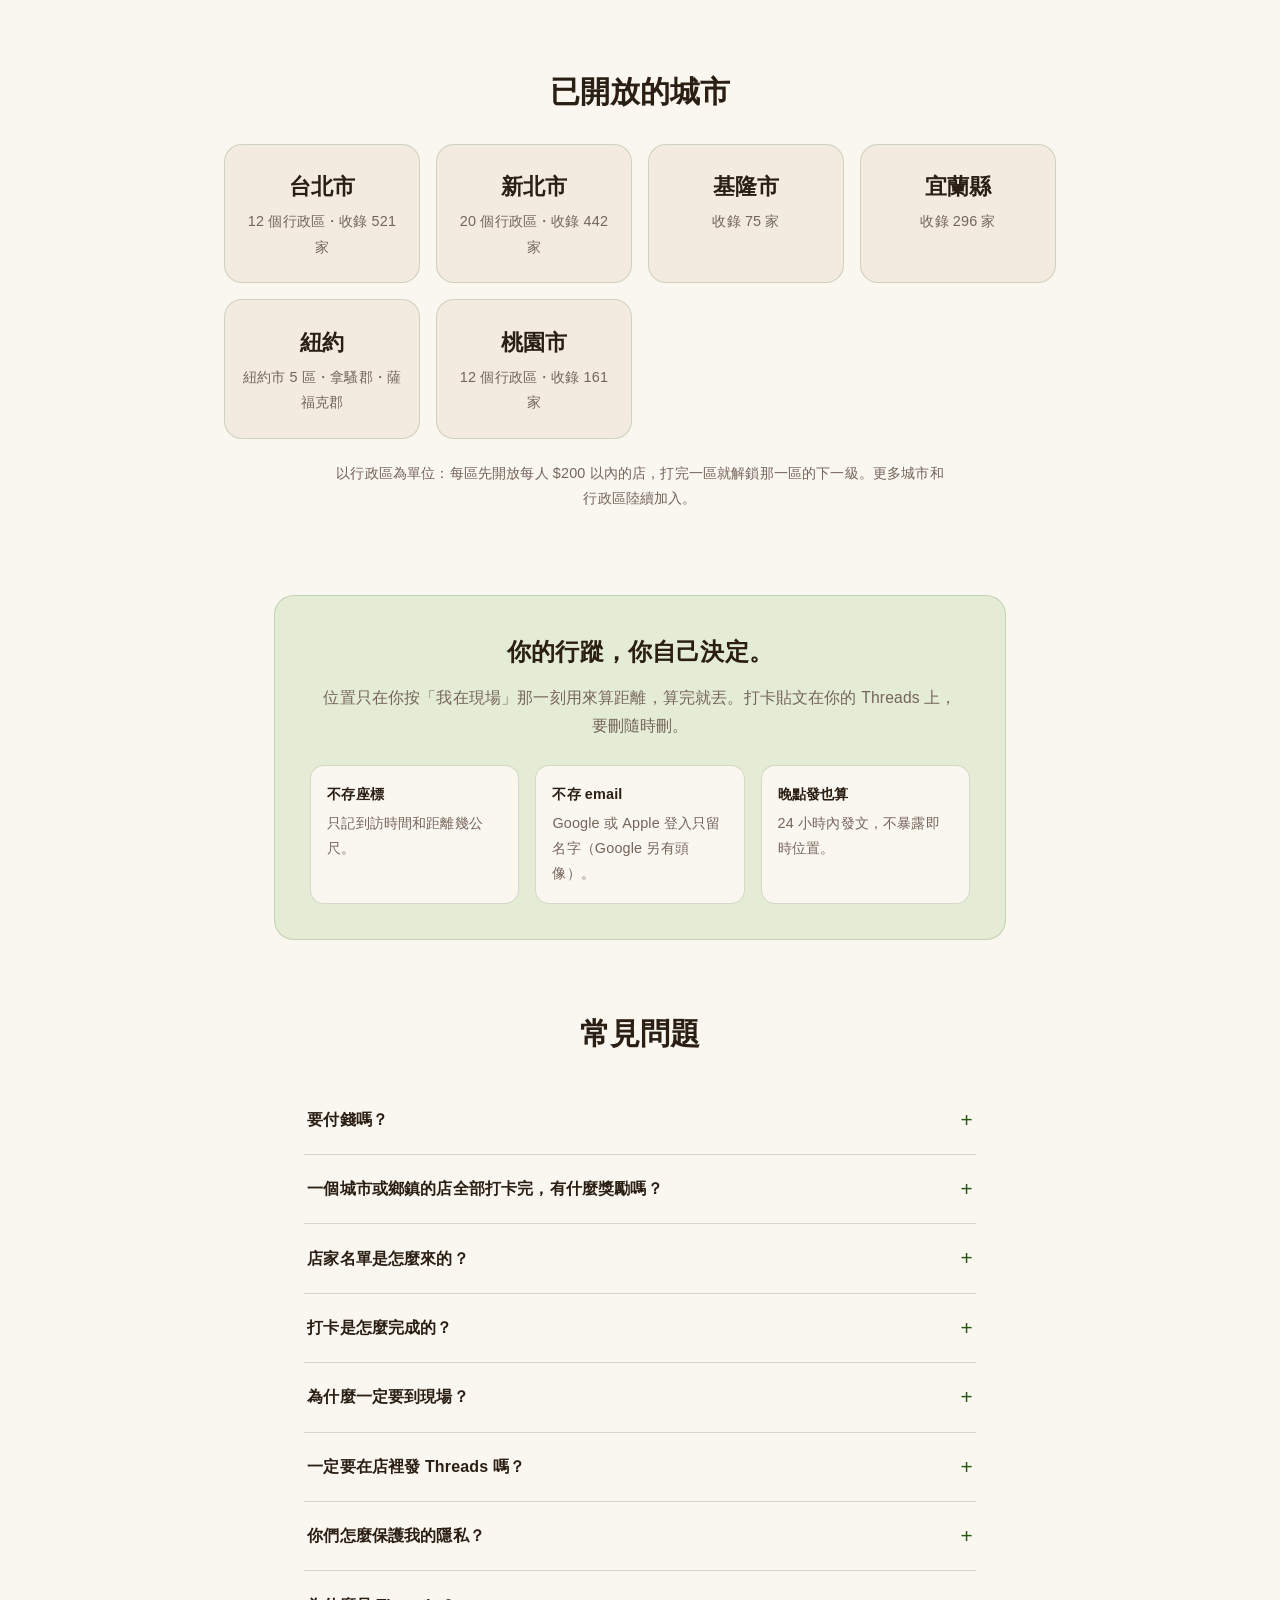
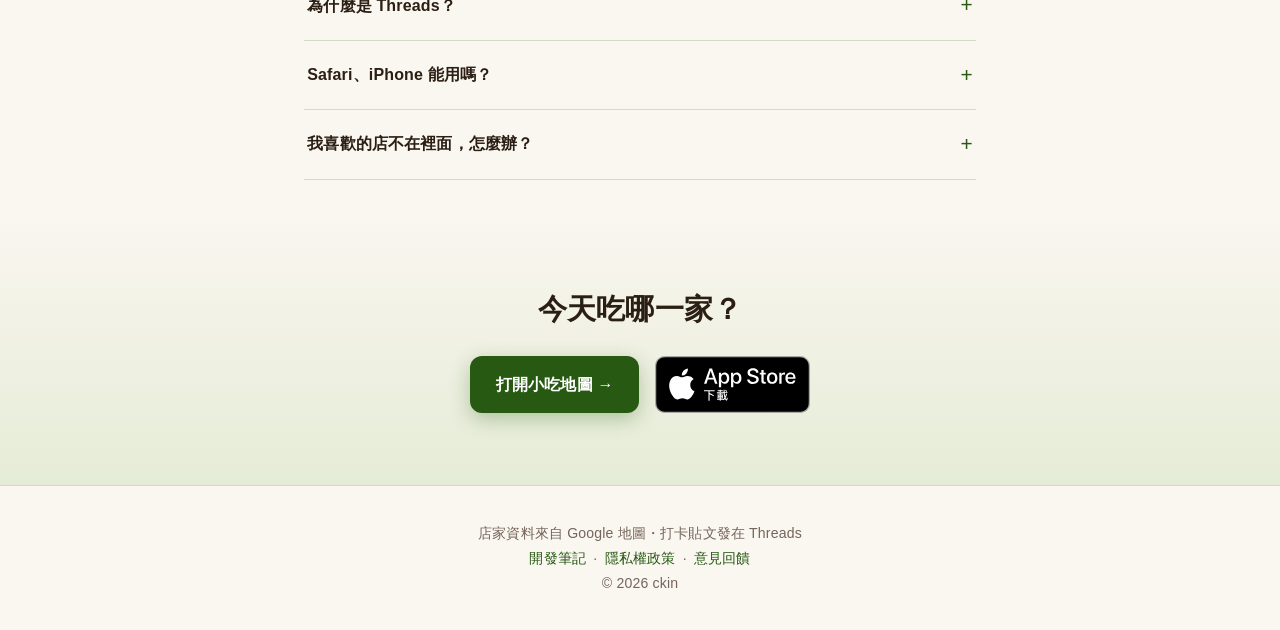
==== commit 349ee6ce: "Cities: add 桃園 (Taoyuan City) to #cities (zh + en) 12 districts, 161 shops, from ckin.cc/api/areas (" ====
--- a/index.html
+++ b/index.html
@@ -145,6 +145,7 @@
       <a class="city" href="https://ckin.cc/keelung"><b>基隆市</b><span>收錄 75 家</span></a>
       <a class="city" href="https://ckin.cc/yilan"><b>宜蘭縣</b><span>收錄 296 家</span></a>
       <a class="city" href="https://ckin.cc/newyork/manhattan"><b>紐約</b><span>紐約市 5 區・拿騷郡・薩福克郡</span></a>
+      <a class="city" href="https://ckin.cc/taoyuan"><b>桃園市</b><span>12 個行政區・收錄 161 家</span></a>
     </div>
     <p class="plans-note">以行政區為單位：每區先開放每人 $200 以內的店，打完一區就解鎖那一區的下一級。更多城市和行政區陸續加入。</p>
   </section>
--- a/site.css
+++ b/site.css
@@ -268,3 +268,121 @@
 article figure.hero-photo { margin: 0.4rem 0 2rem; }
 article figure img { width: 100%; height: auto; border-radius: 14px; border: 1px solid var(--border); display: block; }
 article figcaption { color: var(--muted); font-size: 0.88rem; margin-top: 0.6rem; text-align: center; }
+
+/* Dev-note TL;DR block */
+article .tldr { background: var(--card); border: 1px solid var(--border); border-left: 4px solid var(--accent); border-radius: 14px; padding: 1rem 1.3rem 1.1rem; margin: 1.6rem 0 2rem; }
+.tldr .label { font-size: 0.78rem; font-weight: 800; letter-spacing: 0.08em; color: var(--accent-deep); }
+.tldr ul { margin: 0.5rem 0 0; padding-left: 1.1rem; }
+.tldr li { margin: 0.45rem 0; font-size: 0.98rem; }
+.tldr li:last-child { margin-bottom: 0; }
+
+/* Dev-note animated figures (inline SVG + CSS keyframes, no library).
+   Every element's base style is the final frame; keyframes only describe how it gets there
+   (`from` / early stops with fill-mode both). So no JS, or prefers-reduced-motion, shows the
+   finished picture. With JS, html.js pauses a figure until it scrolls into view (.go), and the
+   replay button restarts it via .reset. Each figure plays once, under 5 s. */
+.fig { margin: 1.6rem 0 2rem; background: var(--card); border: 1px solid var(--border); border-radius: 16px; padding: 0.9rem 0.6rem 0.8rem; }
+.fig svg { display: block; width: 100%; max-width: 420px; height: auto; margin: 0 auto; overflow: hidden; }
+.fig figcaption { text-align: left; line-height: 1.65; margin: 0.7rem 0.5rem 0; }
+.fig .replay {
+  display: block; margin: 0.5rem 0.5rem 0 auto; font: inherit; font-size: 0.8rem; font-weight: 700; color: var(--accent-deep);
+  background: var(--bg); border: 1px solid var(--border); border-radius: 999px; padding: 0.2rem 0.8rem; cursor: pointer;
+}
+.fig .replay[hidden] { display: none; }
+.fig text { fill: var(--ink); font-size: 12px; }
+.fig .st circle { fill: var(--accent-tint); stroke: var(--accent); }
+.fig .st .n { fill: var(--accent-deep); font-size: 11px; font-weight: 800; text-anchor: middle; }
+.fig .st .h { font-size: 12.5px; font-weight: 800; }
+.fig .st .s { fill: var(--muted); font-size: 11px; }
+.fig .st.c text { text-anchor: middle; }
+/* phone and map pieces: the screen is app UI, so it keeps light colours in dark mode */
+.fig .body { fill: #1c1e22; stroke: #3a3d44; }
+.fig .island { fill: #1c1e22; }
+.fig .land { fill: #EEF1E8; }
+.fig .park { fill: #D6E5C3; }
+.fig .water { fill: none; stroke: #BFD9EA; stroke-width: 16; }
+.fig .road { fill: none; stroke: #fff; stroke-width: 5; stroke-linecap: round; }
+.fig .road.major { stroke-width: 9; }
+.fig .cream { fill: #FAF6F0; }
+.fig .paper { fill: #fff; }
+.fig .sheet { fill: #fff; stroke: rgba(43, 31, 20, 0.12); }
+.fig .bar { fill: #DDD5CB; }
+.fig .bar.dk { fill: #75655A; }
+.fig .bar.link { fill: #1d64d8; opacity: 0.75; }
+.fig .av { fill: #9caf88; }
+.fig text.ui { fill: #2B1F14; font-size: 11px; font-weight: 800; }
+.fig .mk { --c: #dc2626; }
+.fig .mk.done { --c: #15803d; }
+.fig .mk .hd { fill: var(--c); stroke: rgba(0, 0, 0, 0.18); }
+.fig .mk .g { fill: none; stroke: #fff; stroke-width: 2; stroke-linecap: round; stroke-linejoin: round; }
+.fig .mk .g2 { fill: #fff; }
+.fig .ring { fill: #0A84FF; opacity: 0; }
+.fig .me-o { fill: #fff; }
+.fig .me-i { fill: #0A84FF; }
+.fig .tap { fill: #2B1F14; opacity: 0; }
+.fig .th-bg { fill: #000; }
+.fig .th-at { fill: #fff; font-size: 13px; font-weight: 800; text-anchor: middle; }
+.fig .rule { fill: #ECE7E1; }
+.fig .photo { fill: #EFE7DB; }
+.fig .bowl { fill: #C9A27A; }
+.fig .steam, .fig .act { fill: none; stroke: #B7A796; stroke-width: 1.6; stroke-linecap: round; stroke-linejoin: round; }
+.fig .act { stroke: #2B1F14; stroke-width: 1.4; }
+.fig .gm-card { fill: #fff; }
+.fig .gm-edge { fill: none; stroke: var(--border); }
+.fig .gm-land { fill: #E8EAED; }
+.fig .gm-park { fill: #CDE8C9; }
+.fig .gm-water { fill: none; stroke: #AAD3DF; stroke-width: 14; }
+.fig .gm-road { fill: none; stroke: #fff; stroke-width: 6; stroke-linecap: round; }
+.fig .gm-road.major { stroke: #F8D57E; stroke-width: 7; }
+.fig .gm-pin .hd, .fig .mk.dest .hd { fill: #EA4335; stroke: rgba(0, 0, 0, 0.15); }
+.fig .gm-pin .g2, .fig .mk.dest .g2 { fill: #A50E0E; }
+.fig .mk.dest .halo { fill: #EA4335; opacity: 0.18; }
+.fig .gm-btn { fill: #1a73e8; }
+.fig .s-btn circle { fill: #E8F0FE; }
+.fig .s-btn path { fill: none; stroke: #1a73e8; stroke-width: 1.6; stroke-linecap: round; stroke-linejoin: round; }
+.fig .s-dot { fill: var(--accent); }
+.fig .ic-edge { fill: none; stroke: rgba(0, 0, 0, 0.15); }
+/* motion: transforms scale about each element's local origin (wrappers translate it into place) */
+.fig .zoom, .fig .me, .fig .ring, .fig .mk, .fig .tap, .fig .t-card, .fig .t-icon, .fig .s-btn, .fig .s-ic, .fig .s-map { transform-origin: 0 0; }
+.fig .st { animation: fig-st 0.35s ease var(--d, 0s) both; }
+@keyframes fig-st { from { opacity: 0.3; } }
+.fig .mk { animation: fig-drop 0.5s cubic-bezier(0.3, 1.4, 0.6, 1) var(--d, 0s) both; }
+@keyframes fig-drop { from { opacity: 0; transform: translateY(-10px) scale(0.5); } }
+.fig .tap { animation: fig-tap 0.55s ease-out var(--d, 0s) both; }
+@keyframes fig-tap { 0% { opacity: 0; transform: scale(0.4); } 20% { opacity: 0.3; } 100% { opacity: 0; transform: scale(1.7); } }
+@keyframes fig-press { 0%, 100% { transform: none; } 50% { transform: scale(0.94); } }
+@keyframes fig-pop { from { opacity: 0; transform: scale(0); } }
+@keyframes fig-fade { from { opacity: 0; } }
+/* fig 1: open on your location */
+.fig .me { animation: fig-pop 0.45s cubic-bezier(0.3, 1.5, 0.6, 1) 0.15s both; }
+.fig .ring { animation: fig-ring 1.2s ease-out 0.5s 3 both; }
+@keyframes fig-ring { from { opacity: 0.45; transform: scale(1); } to { opacity: 0; transform: scale(3.4); } }
+.fig .zoom { animation: fig-zoom 1.8s cubic-bezier(0.45, 0, 0.2, 1) 0.9s both; }
+@keyframes fig-zoom { from { transform: scale(0.4); } }
+/* fig 2: past check-in opens in Threads */
+.fig .t-card { animation: fig-press 0.35s ease 1.05s both; }
+.fig .t-app { animation: t-out 0.55s cubic-bezier(0.4, 0, 0.2, 1) 1.55s both; }
+@keyframes t-out { from { transform: none; } to { transform: translateX(-40px); } }
+.fig .t-panel { animation: t-in 0.55s cubic-bezier(0.4, 0, 0.2, 1) 1.55s both; }
+@keyframes t-in { from { transform: translateX(120px); } }
+.fig .t-icon { animation: t-icon 1.5s cubic-bezier(0.4, 0, 0.2, 1) 1.9s both; }
+@keyframes t-icon {
+  0% { opacity: 0; transform: translate(0, 72px) scale(1.4); }
+  25%, 55% { opacity: 1; transform: translate(0, 72px) scale(2.4); }
+  100% { opacity: 1; transform: none; }
+}
+.fig .t-post { animation: t-post 0.5s ease-out 3s both; }
+@keyframes t-post { from { opacity: 0; transform: translateY(14px); } }
+/* fig 3: share a place from Google Maps */
+.fig .s-btn { animation: fig-press 0.35s ease 0.65s both; }
+.fig .s-ic { animation: fig-pop 0.4s cubic-bezier(0.3, 1.5, 0.6, 1) 1s both, fig-press 0.35s ease 2.3s; }
+.fig .s-dot { animation: fig-fade 0.2s linear var(--d, 0s) both; }
+.fig .s-map { animation: s-open 0.55s cubic-bezier(0.3, 0, 0.2, 1) 2.6s both; }
+@keyframes s-open { from { opacity: 0; transform: scale(1.2); } }
+/* play only once in view, restart on replay, final frame for reduced motion */
+html.js .fig.anim:not(.go) * { animation-play-state: paused !important; }
+.fig.reset * { animation: none !important; }
+@media (prefers-reduced-motion: reduce) {
+  .fig * { animation: none !important; }
+  .fig .replay { display: none; }
+}
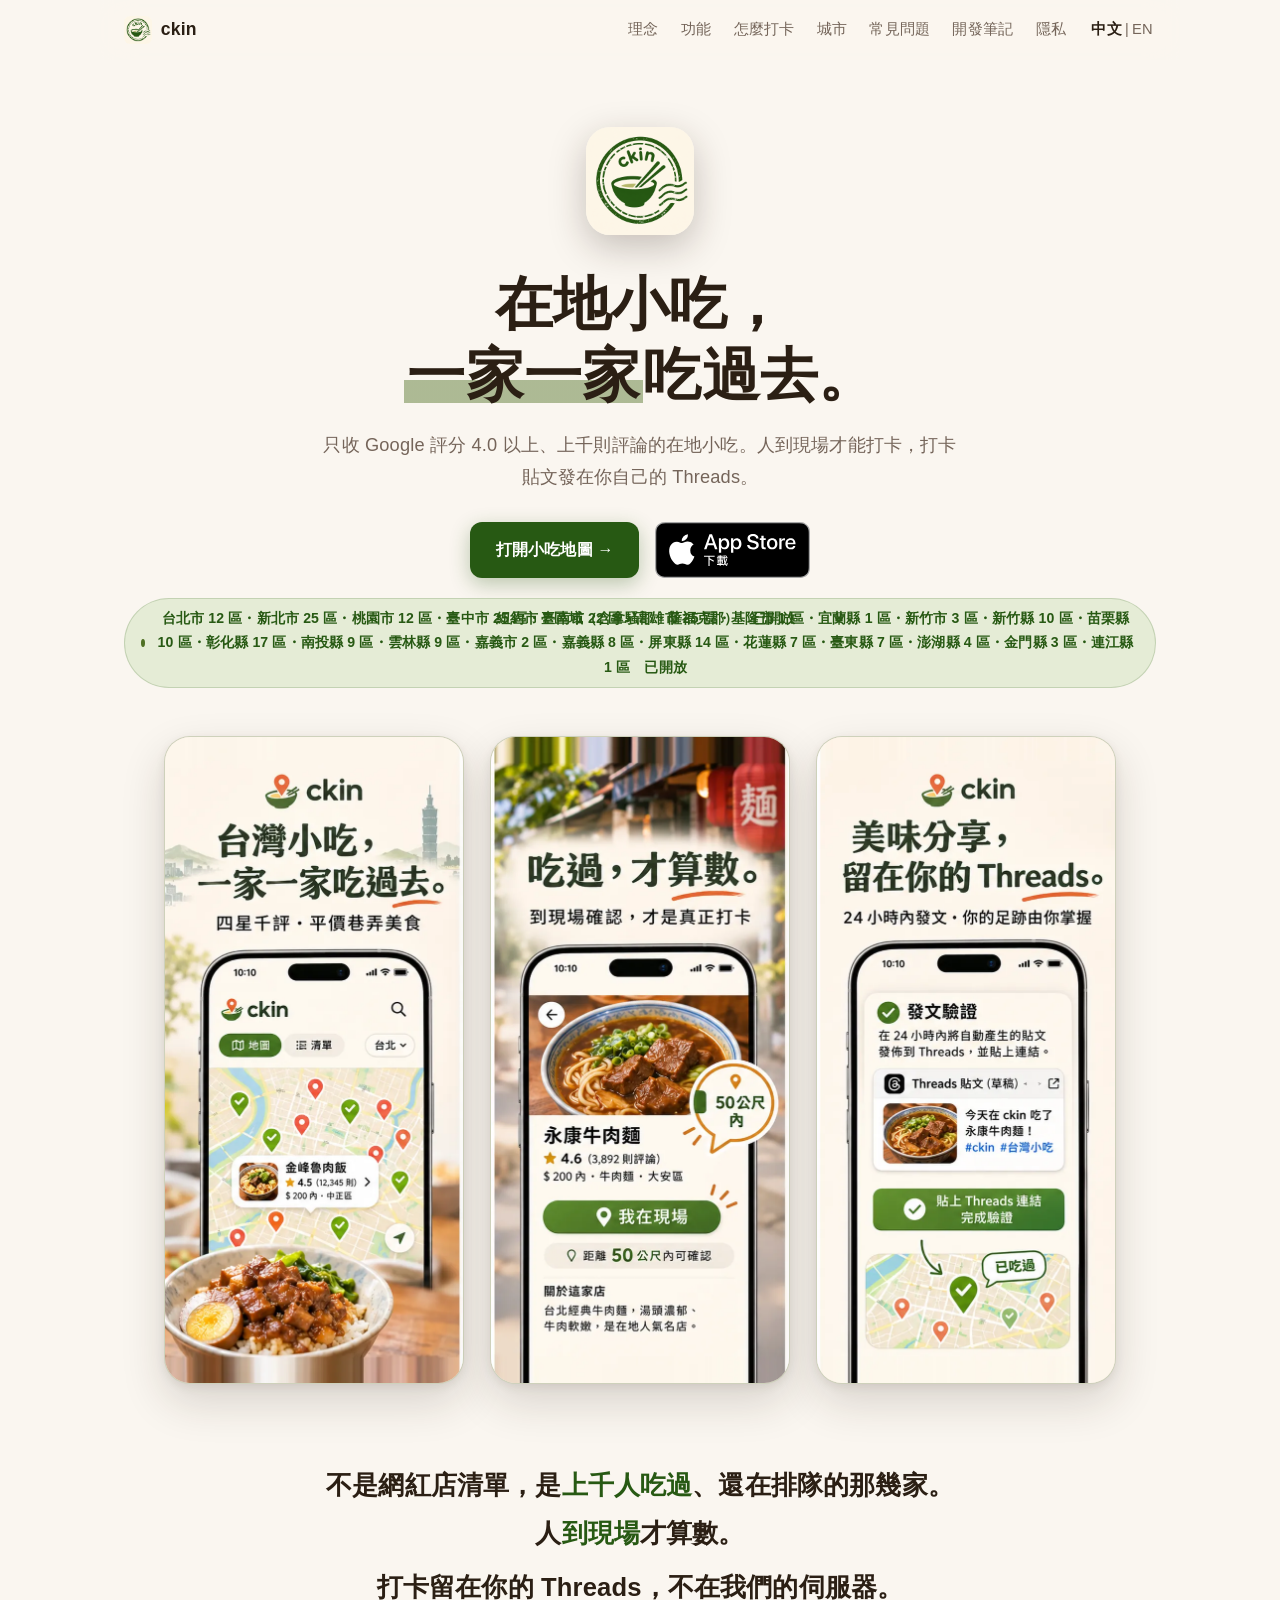
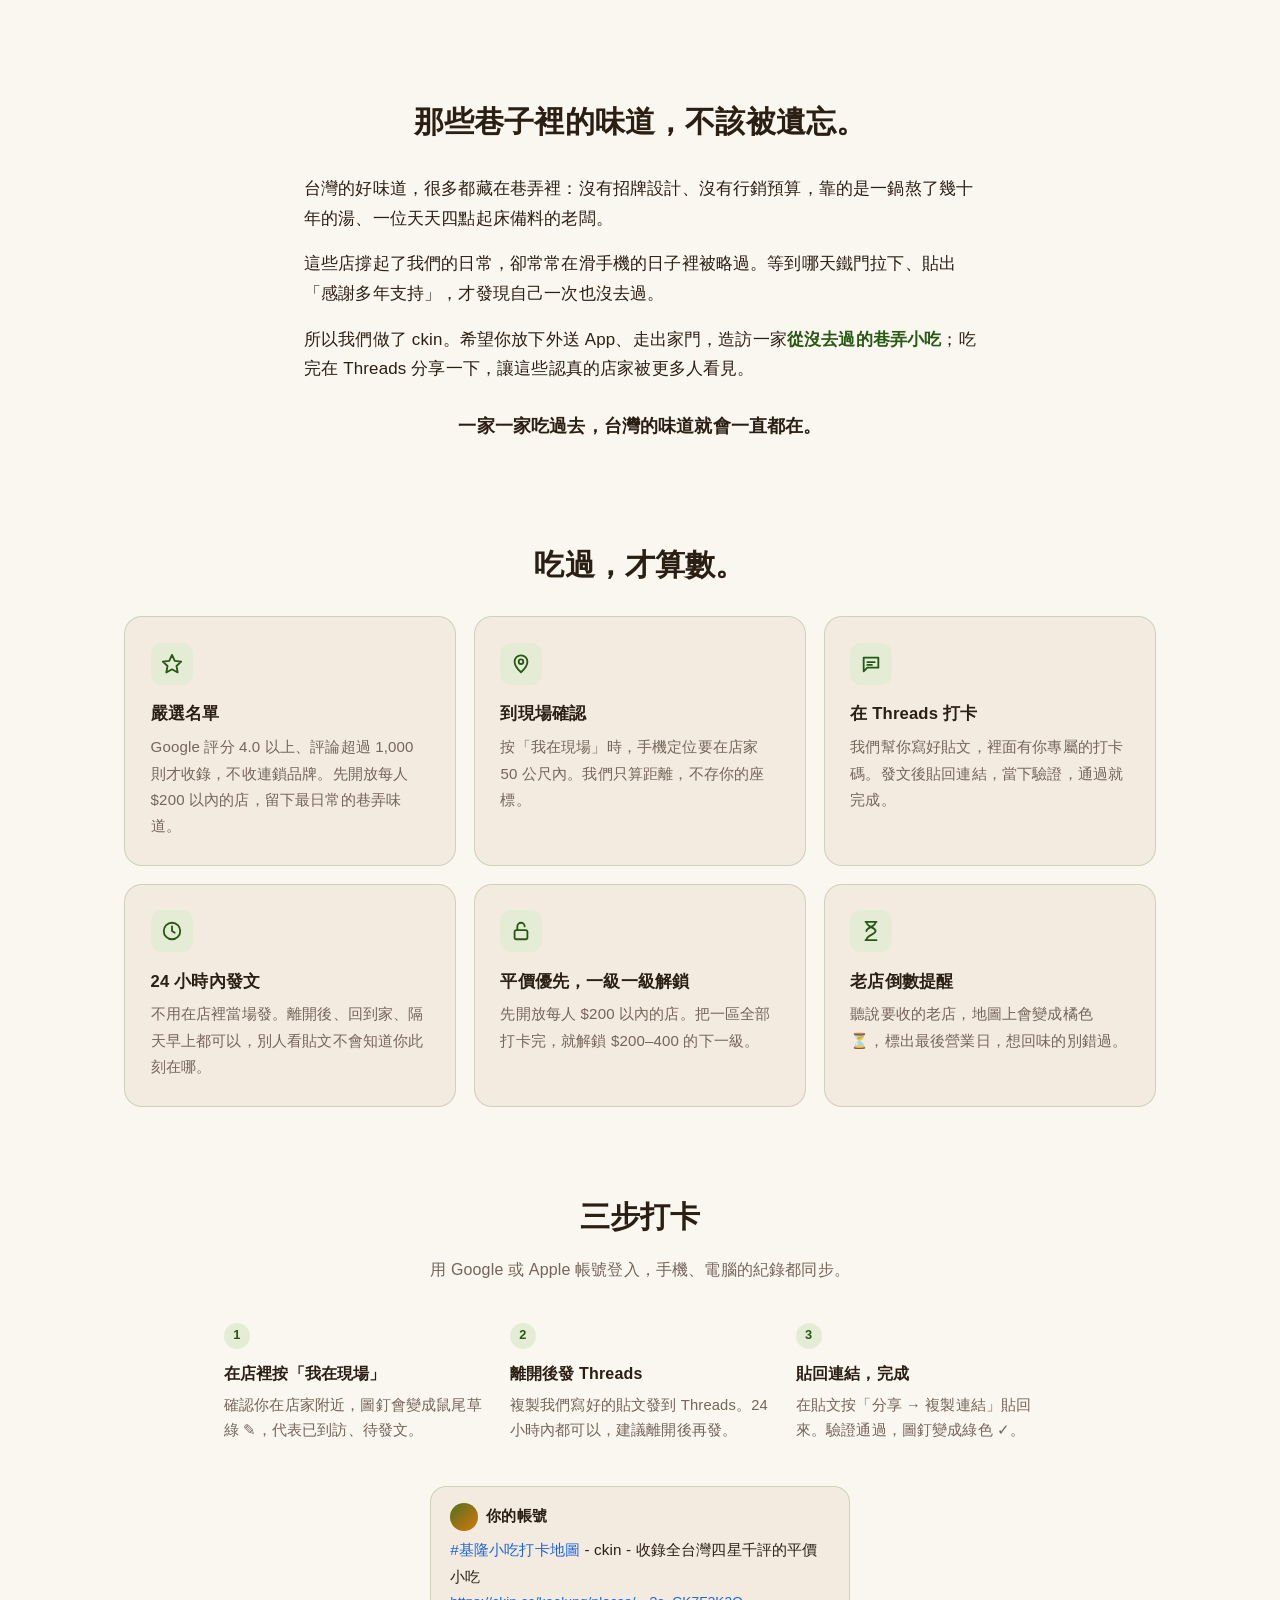
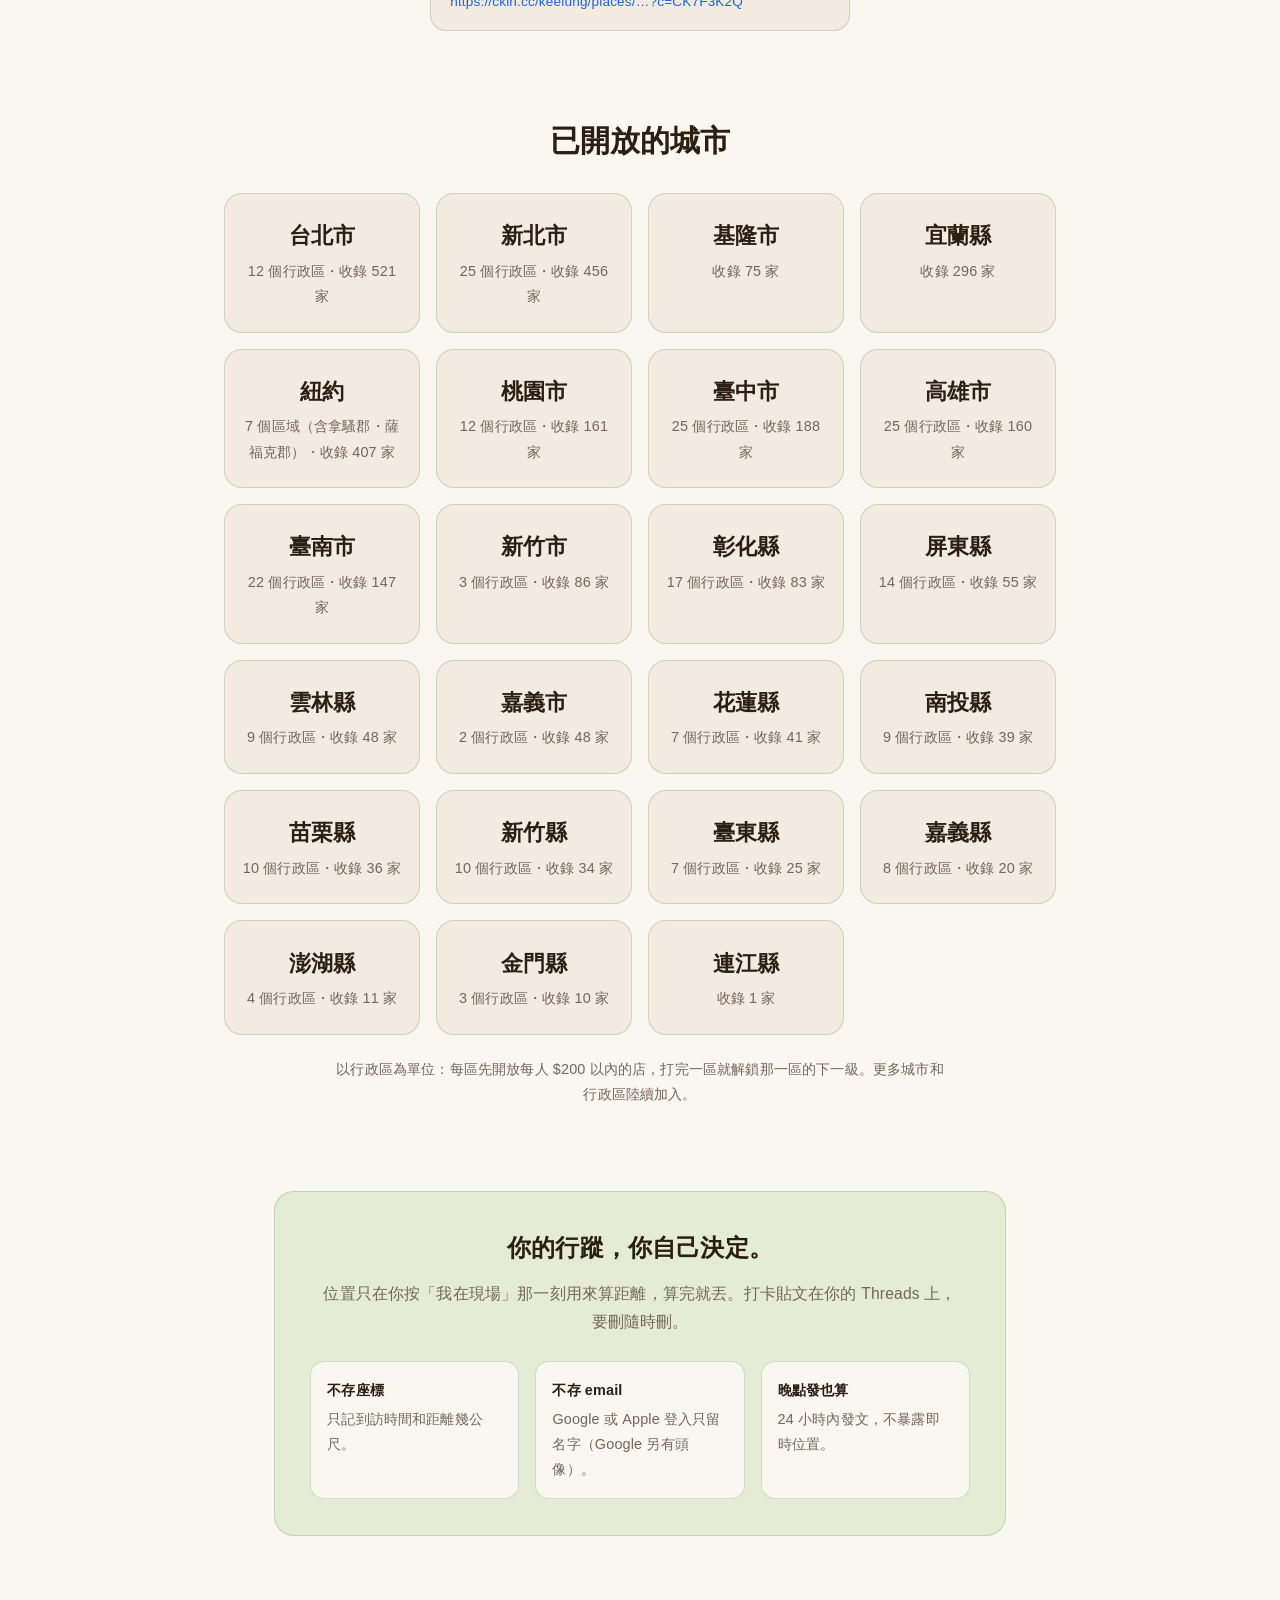
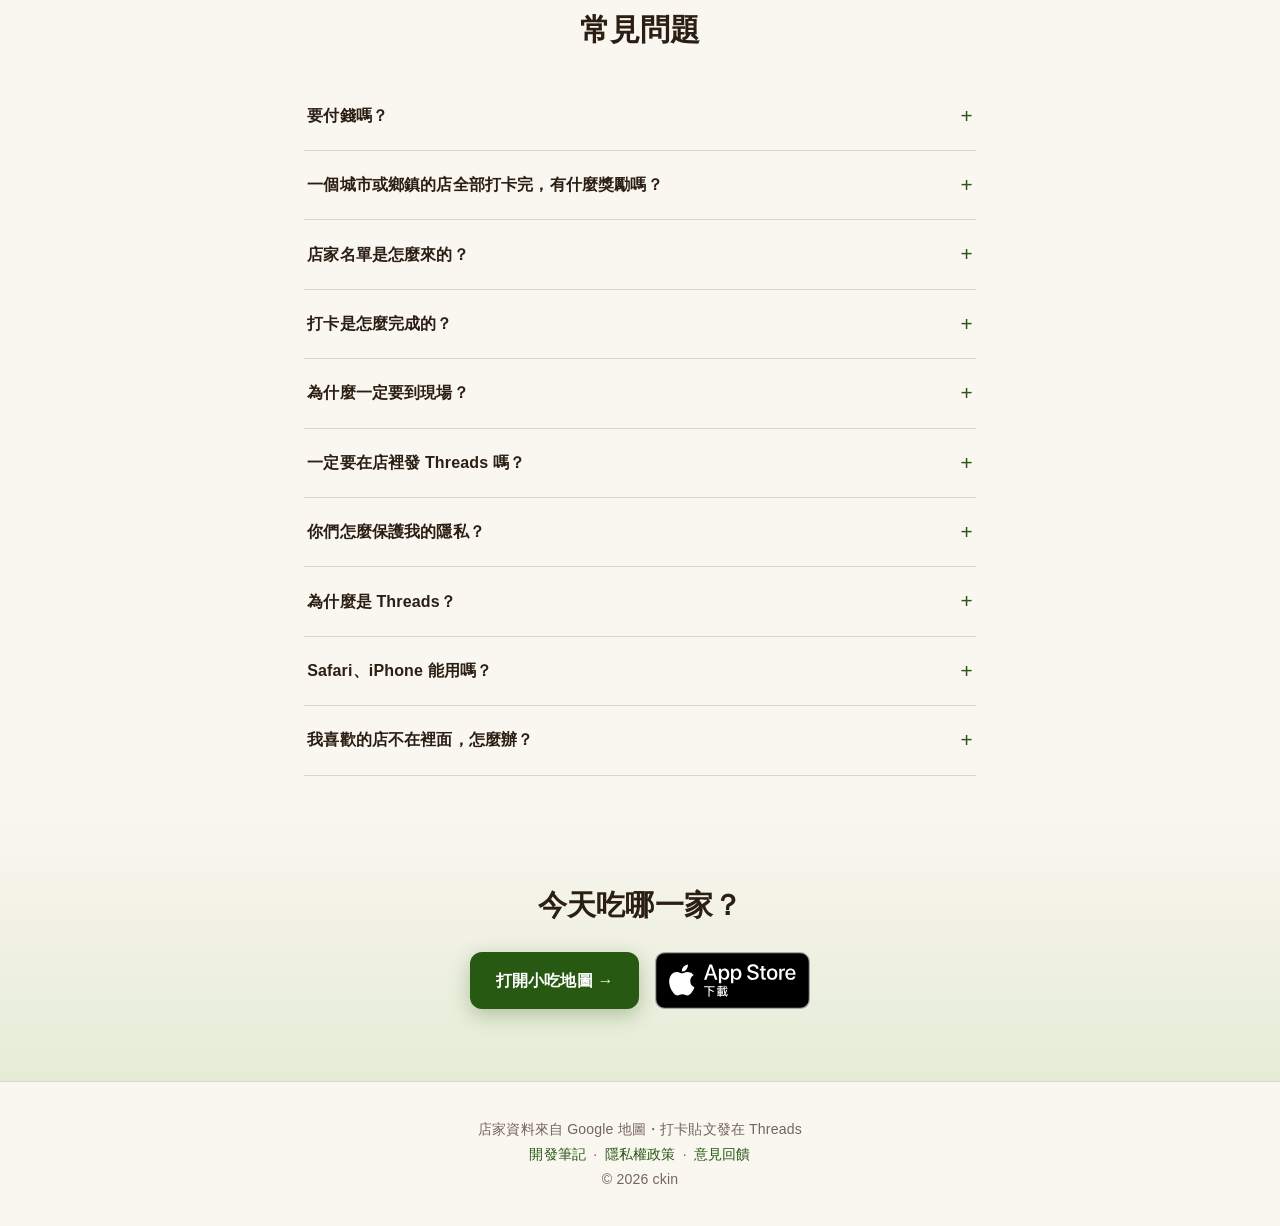
==== commit bb5de150: "Update city cards and counts for all open cities" ====
--- a/index.html
+++ b/index.html
@@ -6,7 +6,7 @@
   <title>ckin — 在地小吃，一家一家吃過去。</title>
   <meta name="description" content="讓巷弄裡的好店被更多人看見：上千人評過、4 星以上的在地小吃地圖。到現場確認、在 Threads 打卡，每人 $200 以內先開放，打完一區解鎖下一級。">
   <meta property="og:title" content="ckin — 在地小吃，一家一家吃過去。">
-  <meta property="og:description" content="上千人評過的在地小吃。到現場才算數，打卡留在你的 Threads。台北・新北・基隆・宜蘭・紐約。">
+  <meta property="og:description" content="上千人評過的在地小吃。到現場才算數，打卡留在你的 Threads。台北・新北・桃園・臺中・臺南・高雄・基隆・宜蘭・新竹・新竹縣・苗栗・彰化・南投・雲林・嘉義・嘉義縣・屏東・花蓮・臺東・澎湖・金門・連江・紐約。">
   <meta property="og:image" content="https://www.ckin.cc/og.png?v=3">
   <meta property="og:url" content="https://www.ckin.cc/">
   <meta property="og:type" content="website">
@@ -51,7 +51,7 @@
       <a class="cta" href="https://ckin.cc/taipei">打開小吃地圖 →</a>
       <a class="appstore" href="https://apps.apple.com/app/id6829451051"><img src="/appstore-badge-zh-tw.svg" alt="在 App Store 下載" width="131" height="48"></a>
     </div>
-    <span class="badge"><span class="badge-lines"><span>台北市 12 區・新北市 20 區・基隆市・宜蘭縣　已開放</span><span>紐約市 5 區・拿騷郡・薩福克郡　已開放</span></span></span>
+    <span class="badge"><span class="badge-lines"><span>台北市 12 區・新北市 25 區・桃園市 12 區・臺中市 25 區・臺南市 22 區・高雄市 25 區・基隆市 1 區・宜蘭縣 1 區・新竹市 3 區・新竹縣 10 區・苗栗縣 10 區・彰化縣 17 區・南投縣 9 區・雲林縣 9 區・嘉義市 2 區・嘉義縣 8 區・屏東縣 14 區・花蓮縣 7 區・臺東縣 7 區・澎湖縣 4 區・金門縣 3 區・連江縣 1 區　已開放</span><span>紐約市 7 區域（含拿騷郡・薩福克郡）　已開放</span></span></span>
 
     <div class="shots" role="region" aria-label="App 畫面" tabindex="0">
       <img src="/img/hero-01-600.webp" srcset="/img/hero-01-600.webp 600w, /img/hero-01-1200.webp 1200w" sizes="(min-width: 900px) 300px, 78vw" width="600" height="1301" loading="eager" decoding="async" alt="ckin 小吃地圖：台北地圖上的店家圖釘，綠色打勾是吃過的、紅色是還沒吃的，店家卡片顯示評分、評論數與價位。">
@@ -141,11 +141,28 @@
     <h2 class="section-title">已開放的城市</h2>
     <div class="city-grid">
       <a class="city" href="https://ckin.cc/taipei"><b>台北市</b><span>12 個行政區・收錄 521 家</span></a>
-      <a class="city" href="https://ckin.cc/newtaipei"><b>新北市</b><span>20 個行政區・收錄 442 家</span></a>
+      <a class="city" href="https://ckin.cc/newtaipei"><b>新北市</b><span>25 個行政區・收錄 456 家</span></a>
       <a class="city" href="https://ckin.cc/keelung"><b>基隆市</b><span>收錄 75 家</span></a>
       <a class="city" href="https://ckin.cc/yilan"><b>宜蘭縣</b><span>收錄 296 家</span></a>
-      <a class="city" href="https://ckin.cc/newyork/manhattan"><b>紐約</b><span>紐約市 5 區・拿騷郡・薩福克郡</span></a>
-      <a class="city" href="https://ckin.cc/taoyuan"><b>桃園市</b><span>12 個行政區・收錄 161 家</span></a>
+      <a class="city" href="https://ckin.cc/newyork/manhattan"><b>紐約</b><span>7 個區域（含拿騷郡・薩福克郡）・收錄 407 家</span></a>
+      <a class="city" href="https://ckin.cc/taoyuan/taoyuan"><b>桃園市</b><span>12 個行政區・收錄 161 家</span></a>
+      <a class="city" href="https://ckin.cc/taichung/zhongqu"><b>臺中市</b><span>25 個行政區・收錄 188 家</span></a>
+      <a class="city" href="https://ckin.cc/kaohsiung/nanzi"><b>高雄市</b><span>25 個行政區・收錄 160 家</span></a>
+      <a class="city" href="https://ckin.cc/tainan/zhongxi"><b>臺南市</b><span>22 個行政區・收錄 147 家</span></a>
+      <a class="city" href="https://ckin.cc/hsinchu/east"><b>新竹市</b><span>3 個行政區・收錄 86 家</span></a>
+      <a class="city" href="https://ckin.cc/changhua/zhanghua"><b>彰化縣</b><span>17 個行政區・收錄 83 家</span></a>
+      <a class="city" href="https://ckin.cc/pingtung/pingtung"><b>屏東縣</b><span>14 個行政區・收錄 55 家</span></a>
+      <a class="city" href="https://ckin.cc/yunlin/douliu"><b>雲林縣</b><span>9 個行政區・收錄 48 家</span></a>
+      <a class="city" href="https://ckin.cc/chiayi/east"><b>嘉義市</b><span>2 個行政區・收錄 48 家</span></a>
+      <a class="city" href="https://ckin.cc/hualien/hualien"><b>花蓮縣</b><span>7 個行政區・收錄 41 家</span></a>
+      <a class="city" href="https://ckin.cc/nantou/nantou"><b>南投縣</b><span>9 個行政區・收錄 39 家</span></a>
+      <a class="city" href="https://ckin.cc/miaoli/miaoli"><b>苗栗縣</b><span>10 個行政區・收錄 36 家</span></a>
+      <a class="city" href="https://ckin.cc/hsinchu-county/baoshan"><b>新竹縣</b><span>10 個行政區・收錄 34 家</span></a>
+      <a class="city" href="https://ckin.cc/taitung/taitung"><b>臺東縣</b><span>7 個行政區・收錄 25 家</span></a>
+      <a class="city" href="https://ckin.cc/chiayi-county/puzi"><b>嘉義縣</b><span>8 個行政區・收錄 20 家</span></a>
+      <a class="city" href="https://ckin.cc/penghu/magong"><b>澎湖縣</b><span>4 個行政區・收錄 11 家</span></a>
+      <a class="city" href="https://ckin.cc/kinmen/jincheng"><b>金門縣</b><span>3 個行政區・收錄 10 家</span></a>
+      <a class="city" href="https://ckin.cc/lienchiang/beigan"><b>連江縣</b><span>收錄 1 家</span></a>
     </div>
     <p class="plans-note">以行政區為單位：每區先開放每人 $200 以內的店，打完一區就解鎖那一區的下一級。更多城市和行政區陸續加入。</p>
   </section>
